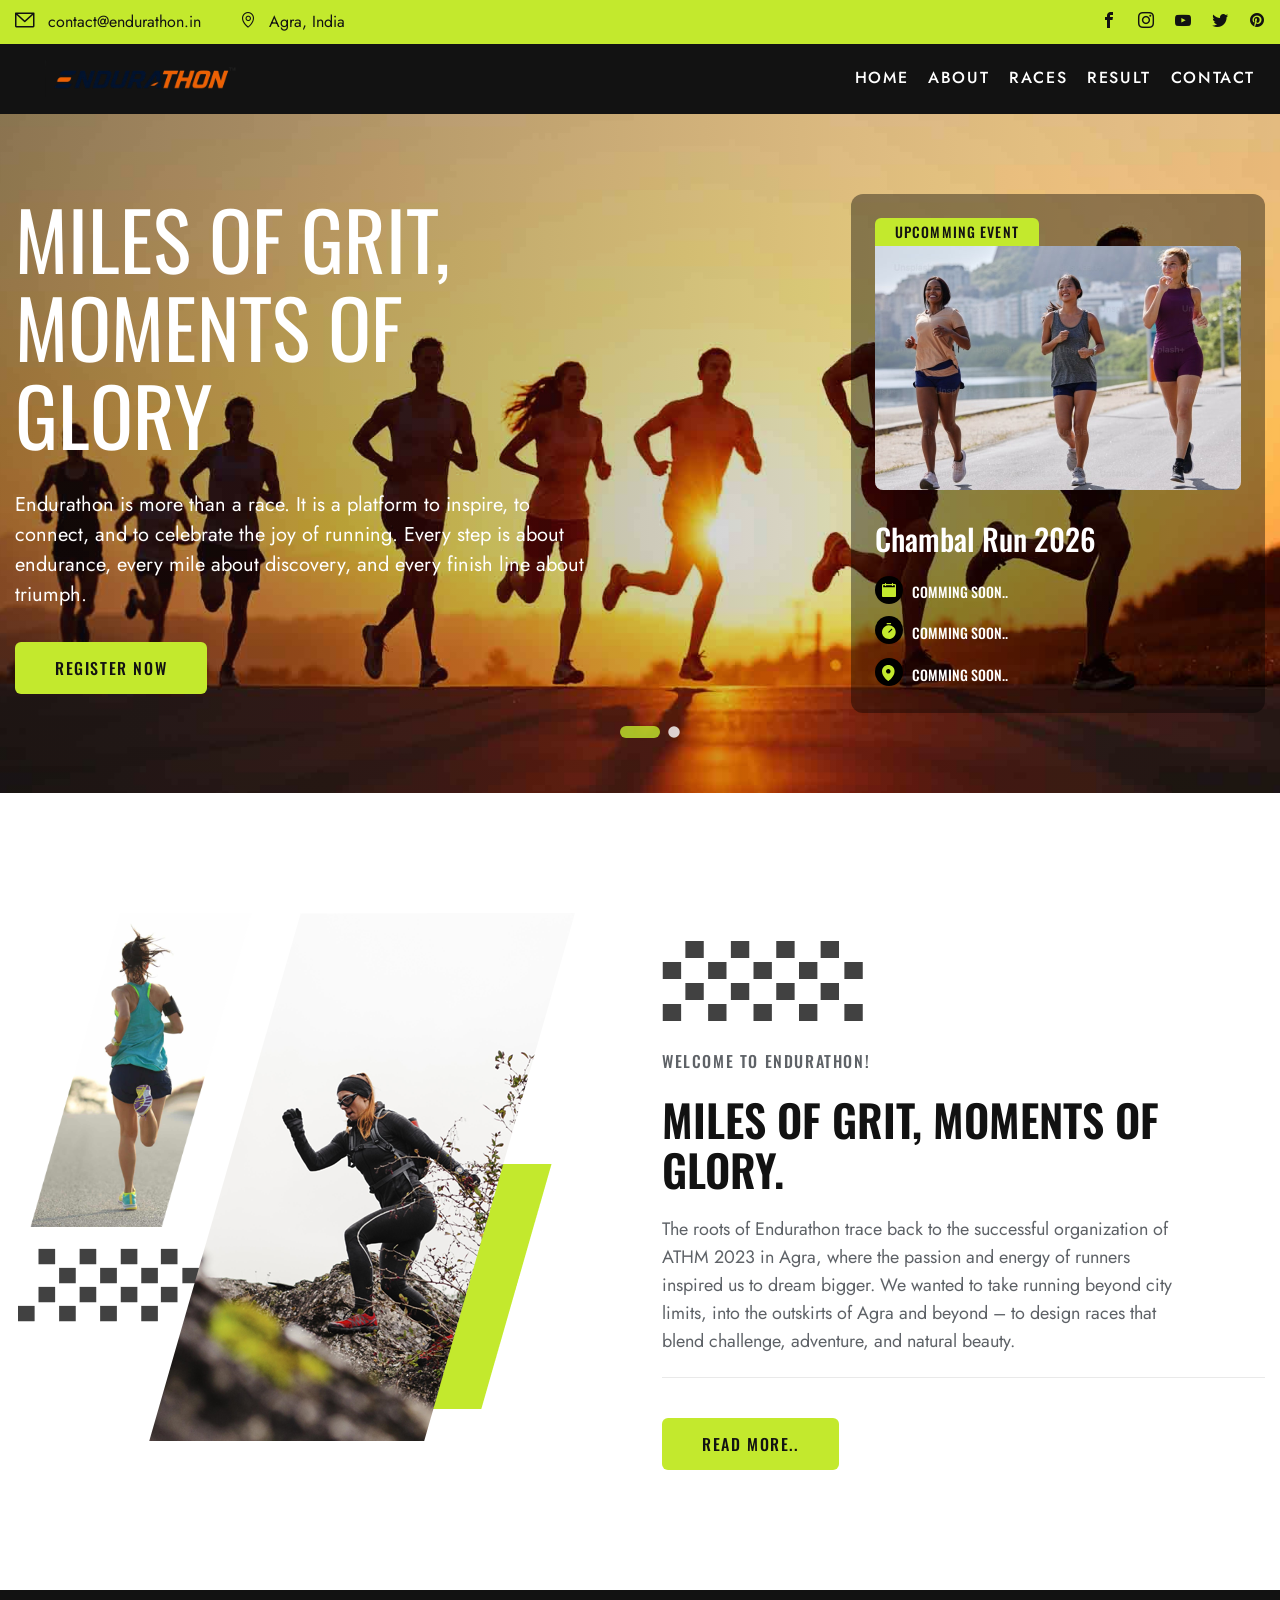
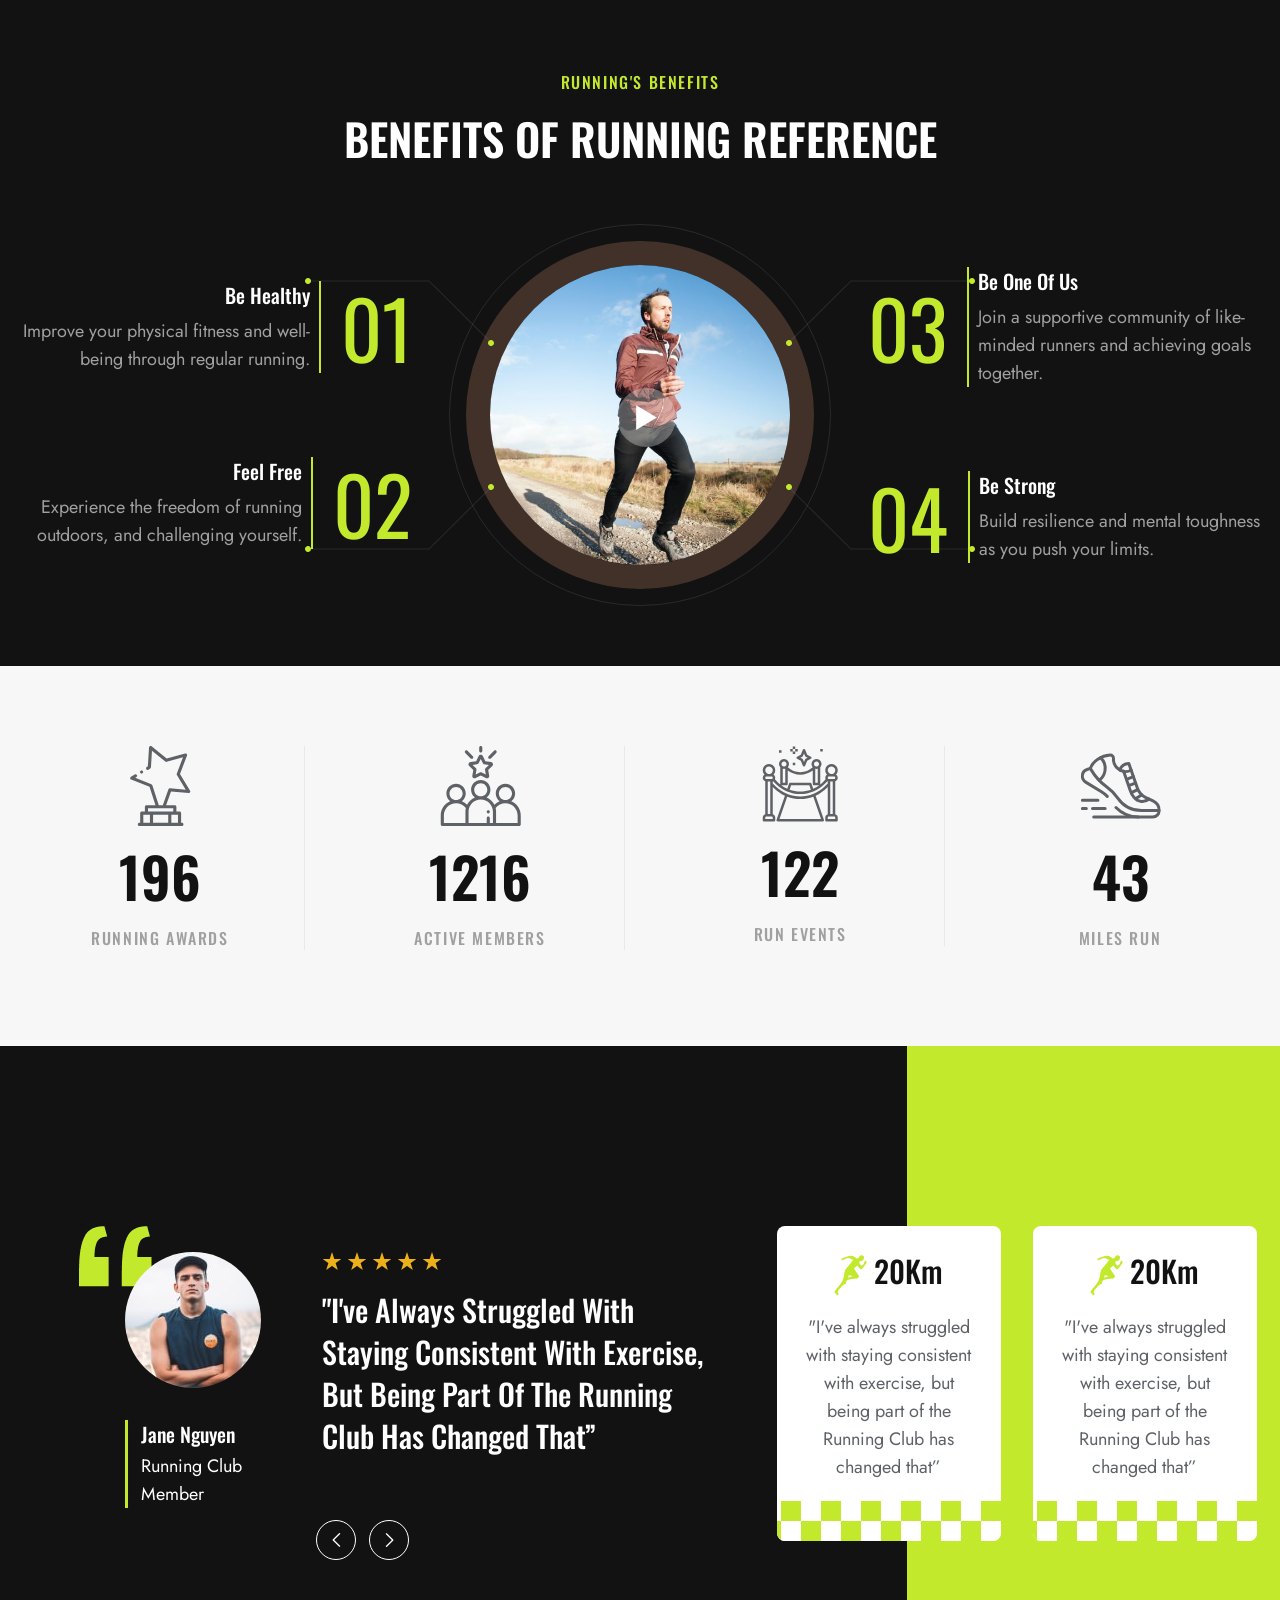
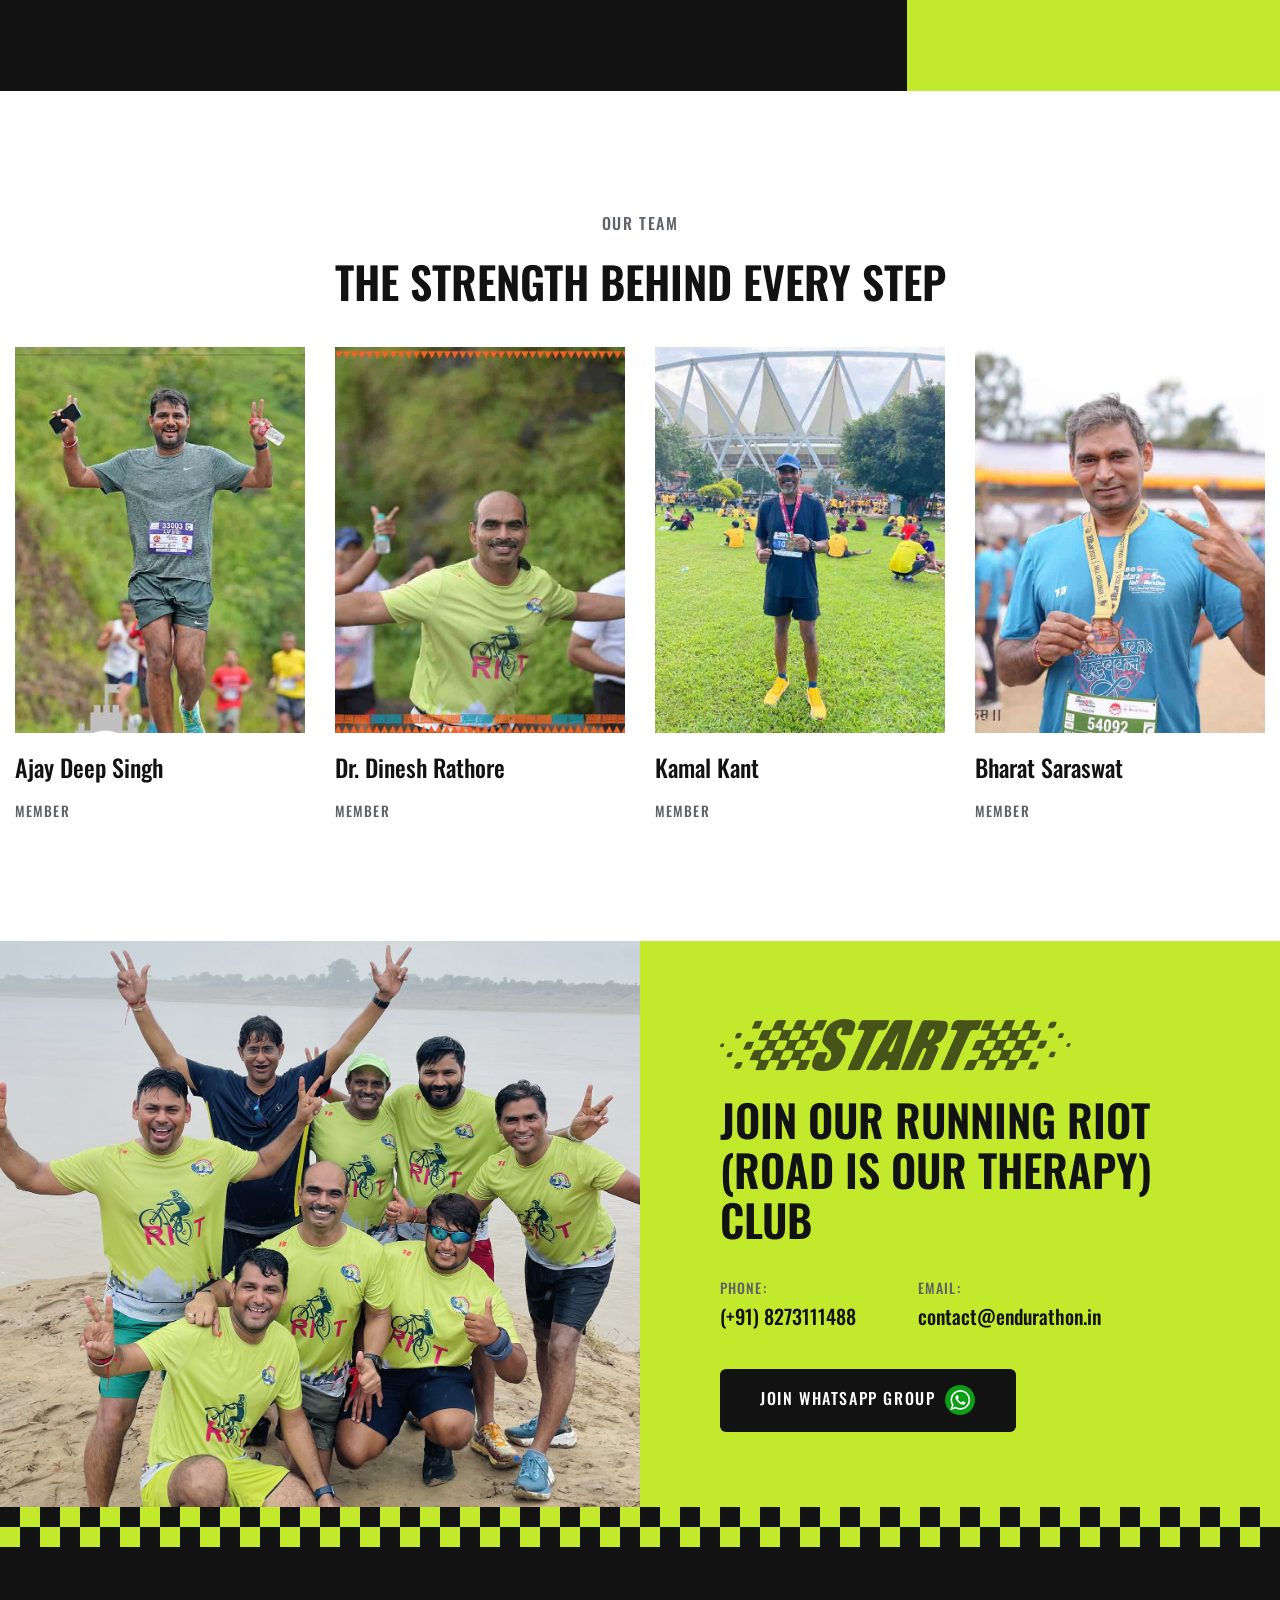
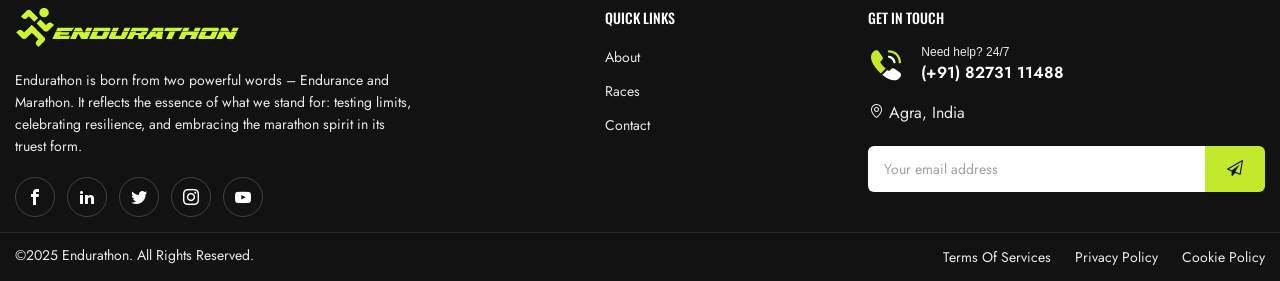
==== index.html @ 5a4b7f3a "Endurathon website" ====
<!DOCTYPE html>
<!--[if IE 8 ]><html class="ie" xmlns="http://www.w3.org/1999/xhtml" xml:lang="en-US" lang="en-US"> <![endif]-->
<!--[if (gte IE 9)|!(IE)]><!-->
<html xmlns="http://www.w3.org/1999/xhtml" xml:lang="en-US" lang="en-US">
<!--<![endif]-->

<head>
    <!-- Basic Page Needs -->
    <meta charset="utf-8">
    <!--[if IE]><meta http-equiv='X-UA-Compatible' content='IE=edge,chrome=1'><![endif]-->
    <title>Endurathon | endurathon.in</title>
   
    <!-- Mobile Specific Metas -->
    <meta name="viewport" content="width=device-width, initial-scale=1, maximum-scale=1">

    <!-- Bootstrap  -->
    <link rel="stylesheet" type="text/css" href="stylesheets/bootstrap.min.css">
    <link rel="stylesheet" type="text/css" href="stylesheets/bootstrap.rtl.min.css">
    <link rel="stylesheet" type="text/css" href="stylesheets/bootstrap-grid.min.css">
    <link rel="stylesheet" type="text/css" href="stylesheets/bootstrap-reboot.min.css">
    <link rel="stylesheet" type="text/css" href="stylesheets/bootstrap-utilities.rtl.min.css">
    <link rel="stylesheet" type="text/css" href="stylesheets/bootstrap-utilities.min.css">
    <link rel="stylesheet" type="text/css" href="stylesheets/bootstrap-reboot.rtl.min.css">
    <link rel="stylesheet" type="text/css" href="stylesheets/bootstrap-grid.rtl.min.css">

    <!-- Theme Style -->
    <link rel="stylesheet" type="text/css" href="stylesheets/style.css">

    <!-- Responsive -->
    <link rel="stylesheet" type="text/css" href="stylesheets/responsive.css">

    <!-- Colors -->
    <link rel="stylesheet" type="text/css" href="stylesheets/colors/color1.css" id="colors">

    <!-- Carousel -->
    <link rel="stylesheet" type="text/css" href="stylesheets/owl.carousel.css">

    <!-- Animation Style -->
    <link rel="stylesheet" type="text/css" href="stylesheets/animate.css">

    <!-- Wow JS -->
    <link rel="stylesheet" type="text/css" href="stylesheets/animate.min.css">

    <link rel="stylesheet" type="text/css" href="stylesheets/swiper-bundle.min.css">

    <link rel="stylesheet" type="text/css" href="stylesheets/magnific-popup.min.css">

    <link rel="stylesheet" type="text/css" href="stylesheets/map.min.css">

    <!-- Favicon and touch icons  -->
    <link href="images/icon/favicon.png" rel="apple-touch-icon-precomposed" sizes="48x48">
    <link href="images/icon/favicon.png" rel="apple-touch-icon-precomposed">
    <link href="images/icon/favicon.png" rel="shortcut icon">

    <!--[if lt IE 9]>
        <script src="javascript/html5shiv.js"></script>
        <script src="javascript/respond.min.js"></script>
    <![endif]-->
</head>

<body class="header-sticky">
    <!-- preload -->
    <div class="preload preload-container">
        <div class="swapping-squares-spinner">
            <div class="square"></div>
            <div class="square"></div>
            <div class="square"></div>
            <div class="square"></div>
        </div>
    </div>

    <!-- /preload -->

    <!-- Header -->
    <div class="header-top">
        <div class="themeflat-container">
            <div class="header-top-inner">
                <div class="address">
                    <a href="mailto:"><i class="icon-Vector"></i>contact@endurathon.in</a>
                    <address><i class="icon-Vector-22"></i>Agra, India</address>
                </div>
                <div class="social-icon">
                    <a href="#"><i class="icon-facebook"></i></a>
                    <a href="#"><i class="icon-instagram"></i></a>
                    <a href="#"><i class="icon-youtube"></i></a>
                    <a href="#"><i class="icon-twitter"></i></a>
                    <a href="#"><i class="icon-pinterest"></i></a>
                </div>
            </div>
        </div>
    </div>

    <header id="header" class="header style1 clearfix">
        <div class="themeflat-container">
            <div class="header-inner">
                <div id="logo" class="logo">
                    <a href="index.html" rel="home">
                        <img  class="logo-size" src="images/logo-new.png" alt="image image chandan">
                    </a>
                </div><!-- /.logo -->
                <div class="nav-wrap">
                    <div class="btn-menu">
                        <span class="icon-menu"></span>
                    </div><!-- //mobile menu button -->
                    <nav id="mainnav" class="mainnav">
                        <div id="logo-mobie" class="logo">
                            <a href="index.html" rel="home">
                                <img  src="images/logo-new.png" alt="image chandan">
                            </a>
                        </div><!-- /.logo -->
                        <ul class="menu">
							<li><a href="index.html">Home</a></li>
                            <li><a href="about.html">About</a></li>
                            <li>
                                <a href="#">Races</a>
                                <ul class="submenu">
                                    <li class="current-menu-item"><a href="chambal-marathon/index.html" target="_blank">Chambal Marathon</a></li>
                                </ul><!-- /.submenu -->
                            </li>
							<li><a href="#">Result</a></li>
                            <li><a href="contact.html">Contact</a></li>
                        </ul><!-- /.menu -->
                    </nav><!-- /.mainnav -->
                </div><!-- /.nav-wrap -->
            </div><!-- /.header-inner -->
        </div>
        <!--car-box-->
        <div class="minicar-overlay"></div>
        <!--car-box-->
    </header><!-- /.header -->

    <div class="overlay-menu-mobie">
        <div class="close-btn">
            <span class="close-menus"></span>
        </div>
    </div>

    <!-- Widget-slide -->
    <div class="tf-slider-widget swiper mySwiper">
        <div class="tf-slider swiper-wrapper">
            <div class="tf-banner swiper-slide">
                <div class="image-slider">
                    <img src="images/slides/slide1.jpg" alt="image" />
                    <div class="overlay"></div>
                </div>
                <div class="themeflat-container">
                    <div class="slide-item">
                        <div class="silde-content">
                            <!--<span class="flat-sub-slider">SALE UP TO 50% OFF!</span>-->
                            <h1 class="flat-title-slider">Miles of Grit, Moments of Glory</h1>
                            <p class="flat-description-slider">Endurathon is more than a race. It is a platform to inspire, to connect, and to celebrate the joy of running. Every step is about endurance, every mile about discovery, and every finish line about triumph.</p>
                            <div class="button">
                                <a href="contact.html" class="flat-button">Register Now</a>
                            </div>
                        </div>
                        <div class="box-events-slide">
                            <span class="new-event">Upcomming Event </span>
                            <img src="images/evtent/new-event.jpg" alt="image event" class="new-event">
                            <div class="content-event">
                                <h2 class="title-event"><a href="event-details.html" class="">Chambal Run 2026</a>
                                </h2>
                                <ul>
                                    <li>
                                        <span class="icon-new">
                                            <svg width="14" height="14" viewBox="0 0 14 14" fill="none"
                                                xmlns="http://www.w3.org/2000/svg">
                                                <path
                                                    d="M12.8333 1.07692H11.0833V0.538462C11.0833 0.395653 11.0219 0.258693 10.9125 0.157712C10.8031 0.0567306 10.6547 0 10.5 0C10.3453 0 10.1969 0.0567306 10.0875 0.157712C9.97812 0.258693 9.91667 0.395653 9.91667 0.538462V1.07692H4.08333V0.538462C4.08333 0.395653 4.02187 0.258693 3.91248 0.157712C3.80308 0.0567306 3.65471 0 3.5 0C3.34529 0 3.19692 0.0567306 3.08752 0.157712C2.97812 0.258693 2.91667 0.395653 2.91667 0.538462V1.07692H1.16667C0.857247 1.07692 0.560501 1.19038 0.341709 1.39235C0.122916 1.59431 0 1.86823 0 2.15385V12.9231C0 13.2087 0.122916 13.4826 0.341709 13.6846C0.560501 13.8865 0.857247 14 1.16667 14H12.8333C13.1428 14 13.4395 13.8865 13.6583 13.6846C13.8771 13.4826 14 13.2087 14 12.9231V2.15385C14 1.86823 13.8771 1.59431 13.6583 1.39235C13.4395 1.19038 13.1428 1.07692 12.8333 1.07692ZM12.8333 4.30769H1.16667V2.15385H2.91667V2.69231C2.91667 2.83512 2.97812 2.97208 3.08752 3.07306C3.19692 3.17404 3.34529 3.23077 3.5 3.23077C3.65471 3.23077 3.80308 3.17404 3.91248 3.07306C4.02187 2.97208 4.08333 2.83512 4.08333 2.69231V2.15385H9.91667V2.69231C9.91667 2.83512 9.97812 2.97208 10.0875 3.07306C10.1969 3.17404 10.3453 3.23077 10.5 3.23077C10.6547 3.23077 10.8031 3.17404 10.9125 3.07306C11.0219 2.97208 11.0833 2.83512 11.0833 2.69231V2.15385H12.8333V4.30769Z"
                                                    fill="#C3E92D" />
                                            </svg>
                                        </span>
                                        <a href="event-details.html">comming soon..</a>
                                    </li>
                                    <li>
                                        <span class="icon-new">
                                            <svg width="14" height="16" viewBox="0 0 14 16" fill="none"
                                                xmlns="http://www.w3.org/2000/svg">
                                                <path
                                                    d="M6.85714 2.28571C5.50093 2.28571 4.17517 2.68788 3.04752 3.44135C1.91987 4.19482 1.04097 5.26576 0.521972 6.51874C0.0029711 7.77172 -0.132823 9.15046 0.131761 10.4806C0.396345 11.8108 1.04942 13.0326 2.00841 13.9916C2.9674 14.9506 4.18923 15.6037 5.51938 15.8682C6.84954 16.1328 8.22828 15.997 9.48126 15.478C10.7342 14.959 11.8052 14.0801 12.5586 12.9525C13.3121 11.8248 13.7143 10.4991 13.7143 9.14286C13.7122 7.32487 12.9891 5.58193 11.7036 4.29642C10.4181 3.01091 8.67513 2.28779 6.85714 2.28571ZM10.1186 6.69L7.26143 9.54714C7.20834 9.60023 7.14531 9.64235 7.07594 9.67108C7.00657 9.69981 6.93223 9.7146 6.85714 9.7146C6.78206 9.7146 6.70771 9.69981 6.63835 9.67108C6.56898 9.64235 6.50595 9.60023 6.45286 9.54714C6.39977 9.49405 6.35765 9.43102 6.32892 9.36165C6.30019 9.29229 6.2854 9.21794 6.2854 9.14286C6.2854 9.06777 6.30019 8.99343 6.32892 8.92406C6.35765 8.85469 6.39977 8.79166 6.45286 8.73857L9.31 5.88143C9.36309 5.82834 9.42612 5.78622 9.49549 5.75749C9.56486 5.72876 9.6392 5.71397 9.71429 5.71397C9.78937 5.71397 9.86372 5.72876 9.93308 5.75749C10.0025 5.78622 10.0655 5.82834 10.1186 5.88143C10.1717 5.93452 10.2138 5.99755 10.2425 6.06692C10.2712 6.13628 10.286 6.21063 10.286 6.28571C10.286 6.3608 10.2712 6.43514 10.2425 6.50451C10.2138 6.57388 10.1717 6.63691 10.1186 6.69ZM4.57143 0.571428C4.57143 0.419876 4.63163 0.274531 4.7388 0.167368C4.84596 0.0602039 4.99131 0 5.14286 0H8.57143C8.72298 0 8.86833 0.0602039 8.97549 0.167368C9.08265 0.274531 9.14286 0.419876 9.14286 0.571428C9.14286 0.722981 9.08265 0.868326 8.97549 0.975489C8.86833 1.08265 8.72298 1.14286 8.57143 1.14286H5.14286C4.99131 1.14286 4.84596 1.08265 4.7388 0.975489C4.63163 0.868326 4.57143 0.722981 4.57143 0.571428Z"
                                                    fill="#C3E92D" />
                                            </svg>
                                        </span>
                                        <a href="event-details.html">comming soon..</a>
                                    </li>
                                    <li>
                                        <span class="icon-new">
                                            <svg width="13" height="16" viewBox="0 0 13 16" fill="none"
                                                xmlns="http://www.w3.org/2000/svg">
                                                <path
                                                    d="M6.28578 0C4.61927 0.00189054 3.02155 0.664747 1.84315 1.84315C0.664747 3.02155 0.00189054 4.61927 0 6.28578C0 11.6644 5.71434 15.7266 5.95792 15.8966C6.054 15.9639 6.16847 16 6.28578 16C6.40309 16 6.51756 15.9639 6.61364 15.8966C6.85721 15.7266 12.5716 11.6644 12.5716 6.28578C12.5697 4.61927 11.9068 3.02155 10.7284 1.84315C9.55 0.664747 7.95229 0.00189054 6.28578 0ZM6.28578 4.00004C6.73785 4.00004 7.17978 4.1341 7.55567 4.38526C7.93155 4.63642 8.22452 4.9934 8.39752 5.41106C8.57053 5.82873 8.61579 6.28831 8.5276 6.7317C8.4394 7.17509 8.2217 7.58237 7.90204 7.90204C7.58237 8.2217 7.17509 8.4394 6.7317 8.5276C6.28831 8.61579 5.82873 8.57053 5.41106 8.39752C4.9934 8.22452 4.63642 7.93155 4.38526 7.55567C4.1341 7.17978 4.00004 6.73785 4.00004 6.28578C4.00004 5.67956 4.24086 5.09818 4.66952 4.66952C5.09818 4.24086 5.67956 4.00004 6.28578 4.00004Z"
                                                    fill="#C3E92D" />
                                            </svg>
                                        </span>
                                        <a href="event-details.html">comming  soon..</a>
                                    </li>
                                </ul>
                            </div>

                        </div>
                    </div>
                </div>
            </div>
            <div class="tf-banner swiper-slide">
                <div class="image-slider">
                    <img src="images/slides/slide2.jpg" alt="image" />
                    <div class="overlay"></div>
                </div>
                <div class="themeflat-container">
                    <div class="slide-item">
                        <div class="silde-content">
                            <!--<span class="flat-sub-slider">SALE UP TO 50% OFF!</span>-->
                            <h1 class="flat-title-slider">Run with Passion and Purpose
                            </h1>
                            <p class="flat-description-slider">The platform that turns aspirations
                                into
                                accomplishments. Join now and unleash your potential in the world of fitness and
                                wellness.
                            </p>
                            <div class="button">
                                <a href="contact.html" class="flat-button">Register Now</a>
                            </div>
                        </div>
                        <div class="box-events-slide">
                            <span class="new-event">Upcomming Event </span>
                            <img src="images/evtent/new-event.jpg" alt="" class="new-event">
                            <div class="content-event">
                                <h2 class="title-event"><a href="event-details.html" class="">Chambal Run 2026</a>
                                </h2>
                                <ul>
                                    <li>
                                        <span class="icon-new">
                                            <svg width="14" height="14" viewBox="0 0 14 14" fill="none"
                                                xmlns="http://www.w3.org/2000/svg">
                                                <path
                                                    d="M12.8333 1.07692H11.0833V0.538462C11.0833 0.395653 11.0219 0.258693 10.9125 0.157712C10.8031 0.0567306 10.6547 0 10.5 0C10.3453 0 10.1969 0.0567306 10.0875 0.157712C9.97812 0.258693 9.91667 0.395653 9.91667 0.538462V1.07692H4.08333V0.538462C4.08333 0.395653 4.02187 0.258693 3.91248 0.157712C3.80308 0.0567306 3.65471 0 3.5 0C3.34529 0 3.19692 0.0567306 3.08752 0.157712C2.97812 0.258693 2.91667 0.395653 2.91667 0.538462V1.07692H1.16667C0.857247 1.07692 0.560501 1.19038 0.341709 1.39235C0.122916 1.59431 0 1.86823 0 2.15385V12.9231C0 13.2087 0.122916 13.4826 0.341709 13.6846C0.560501 13.8865 0.857247 14 1.16667 14H12.8333C13.1428 14 13.4395 13.8865 13.6583 13.6846C13.8771 13.4826 14 13.2087 14 12.9231V2.15385C14 1.86823 13.8771 1.59431 13.6583 1.39235C13.4395 1.19038 13.1428 1.07692 12.8333 1.07692ZM12.8333 4.30769H1.16667V2.15385H2.91667V2.69231C2.91667 2.83512 2.97812 2.97208 3.08752 3.07306C3.19692 3.17404 3.34529 3.23077 3.5 3.23077C3.65471 3.23077 3.80308 3.17404 3.91248 3.07306C4.02187 2.97208 4.08333 2.83512 4.08333 2.69231V2.15385H9.91667V2.69231C9.91667 2.83512 9.97812 2.97208 10.0875 3.07306C10.1969 3.17404 10.3453 3.23077 10.5 3.23077C10.6547 3.23077 10.8031 3.17404 10.9125 3.07306C11.0219 2.97208 11.0833 2.83512 11.0833 2.69231V2.15385H12.8333V4.30769Z"
                                                    fill="#C3E92D" />
                                            </svg>
                                        </span>
                                        <a href="event-details.html">comming soon..</a>
                                    </li>
                                    <li>
                                        <span class="icon-new">
                                            <svg width="14" height="16" viewBox="0 0 14 16" fill="none"
                                                xmlns="http://www.w3.org/2000/svg">
                                                <path
                                                    d="M6.85714 2.28571C5.50093 2.28571 4.17517 2.68788 3.04752 3.44135C1.91987 4.19482 1.04097 5.26576 0.521972 6.51874C0.0029711 7.77172 -0.132823 9.15046 0.131761 10.4806C0.396345 11.8108 1.04942 13.0326 2.00841 13.9916C2.9674 14.9506 4.18923 15.6037 5.51938 15.8682C6.84954 16.1328 8.22828 15.997 9.48126 15.478C10.7342 14.959 11.8052 14.0801 12.5586 12.9525C13.3121 11.8248 13.7143 10.4991 13.7143 9.14286C13.7122 7.32487 12.9891 5.58193 11.7036 4.29642C10.4181 3.01091 8.67513 2.28779 6.85714 2.28571ZM10.1186 6.69L7.26143 9.54714C7.20834 9.60023 7.14531 9.64235 7.07594 9.67108C7.00657 9.69981 6.93223 9.7146 6.85714 9.7146C6.78206 9.7146 6.70771 9.69981 6.63835 9.67108C6.56898 9.64235 6.50595 9.60023 6.45286 9.54714C6.39977 9.49405 6.35765 9.43102 6.32892 9.36165C6.30019 9.29229 6.2854 9.21794 6.2854 9.14286C6.2854 9.06777 6.30019 8.99343 6.32892 8.92406C6.35765 8.85469 6.39977 8.79166 6.45286 8.73857L9.31 5.88143C9.36309 5.82834 9.42612 5.78622 9.49549 5.75749C9.56486 5.72876 9.6392 5.71397 9.71429 5.71397C9.78937 5.71397 9.86372 5.72876 9.93308 5.75749C10.0025 5.78622 10.0655 5.82834 10.1186 5.88143C10.1717 5.93452 10.2138 5.99755 10.2425 6.06692C10.2712 6.13628 10.286 6.21063 10.286 6.28571C10.286 6.3608 10.2712 6.43514 10.2425 6.50451C10.2138 6.57388 10.1717 6.63691 10.1186 6.69ZM4.57143 0.571428C4.57143 0.419876 4.63163 0.274531 4.7388 0.167368C4.84596 0.0602039 4.99131 0 5.14286 0H8.57143C8.72298 0 8.86833 0.0602039 8.97549 0.167368C9.08265 0.274531 9.14286 0.419876 9.14286 0.571428C9.14286 0.722981 9.08265 0.868326 8.97549 0.975489C8.86833 1.08265 8.72298 1.14286 8.57143 1.14286H5.14286C4.99131 1.14286 4.84596 1.08265 4.7388 0.975489C4.63163 0.868326 4.57143 0.722981 4.57143 0.571428Z"
                                                    fill="#C3E92D" />
                                            </svg>
                                        </span>
                                        <a href="event-details.html">comming soon..</a>
                                    </li>
                                    <li>
                                        <span class="icon-new">
                                            <svg width="13" height="16" viewBox="0 0 13 16" fill="none"
                                                xmlns="http://www.w3.org/2000/svg">
                                                <path
                                                    d="M6.28578 0C4.61927 0.00189054 3.02155 0.664747 1.84315 1.84315C0.664747 3.02155 0.00189054 4.61927 0 6.28578C0 11.6644 5.71434 15.7266 5.95792 15.8966C6.054 15.9639 6.16847 16 6.28578 16C6.40309 16 6.51756 15.9639 6.61364 15.8966C6.85721 15.7266 12.5716 11.6644 12.5716 6.28578C12.5697 4.61927 11.9068 3.02155 10.7284 1.84315C9.55 0.664747 7.95229 0.00189054 6.28578 0ZM6.28578 4.00004C6.73785 4.00004 7.17978 4.1341 7.55567 4.38526C7.93155 4.63642 8.22452 4.9934 8.39752 5.41106C8.57053 5.82873 8.61579 6.28831 8.5276 6.7317C8.4394 7.17509 8.2217 7.58237 7.90204 7.90204C7.58237 8.2217 7.17509 8.4394 6.7317 8.5276C6.28831 8.61579 5.82873 8.57053 5.41106 8.39752C4.9934 8.22452 4.63642 7.93155 4.38526 7.55567C4.1341 7.17978 4.00004 6.73785 4.00004 6.28578C4.00004 5.67956 4.24086 5.09818 4.66952 4.66952C5.09818 4.24086 5.67956 4.00004 6.28578 4.00004Z"
                                                    fill="#C3E92D" />
                                            </svg>
                                        </span>
                                        <a href="event-details.html">comming soon..</a>
                                    </li>
                                </ul>
                            </div>

                        </div>
                    </div>
                </div>
            </div>
            <div class="tf-banner swiper-slide">
                <div class="image-slider">
                    <img src="images/slides/slide3.jpg" alt="image" />
                    <div class="overlay"></div>
                </div>
                <div class="themeflat-container">
                    <div class="slide-item">
                        <div class="silde-content">
                            <!--<span class="flat-sub-slider">SALE UP TO 50% OFF!</span>-->
                            <h1 class="flat-title-slider">Find Your Pace, Find Your Tribe
                            </h1>
                            <p class="flat-description-slider">The platform that turns aspirations
                                into
                                accomplishments. Join now and unleash your potential in the world of fitness and
                                wellness.
                            </p>
                            <div class="button">
                                <a href="contact.html" class="flat-button">Register Now</a>
                            </div>
                        </div>
                        <div class="box-events-slide">
                            <span class="new-event">Upcomming Event </span>
                            <img src="images/evtent/new-event.jpg" alt="" class="new-event">
                            <div class="content-event">
                                <h2 class="title-event"><a href="event-details.html" class="">Chambal Run 2026</a>
                                </h2>
                                <ul>
                                    <li>
                                        <span class="icon-new">
                                            <svg width="14" height="14" viewBox="0 0 14 14" fill="none"
                                                xmlns="http://www.w3.org/2000/svg">
                                                <path
                                                    d="M12.8333 1.07692H11.0833V0.538462C11.0833 0.395653 11.0219 0.258693 10.9125 0.157712C10.8031 0.0567306 10.6547 0 10.5 0C10.3453 0 10.1969 0.0567306 10.0875 0.157712C9.97812 0.258693 9.91667 0.395653 9.91667 0.538462V1.07692H4.08333V0.538462C4.08333 0.395653 4.02187 0.258693 3.91248 0.157712C3.80308 0.0567306 3.65471 0 3.5 0C3.34529 0 3.19692 0.0567306 3.08752 0.157712C2.97812 0.258693 2.91667 0.395653 2.91667 0.538462V1.07692H1.16667C0.857247 1.07692 0.560501 1.19038 0.341709 1.39235C0.122916 1.59431 0 1.86823 0 2.15385V12.9231C0 13.2087 0.122916 13.4826 0.341709 13.6846C0.560501 13.8865 0.857247 14 1.16667 14H12.8333C13.1428 14 13.4395 13.8865 13.6583 13.6846C13.8771 13.4826 14 13.2087 14 12.9231V2.15385C14 1.86823 13.8771 1.59431 13.6583 1.39235C13.4395 1.19038 13.1428 1.07692 12.8333 1.07692ZM12.8333 4.30769H1.16667V2.15385H2.91667V2.69231C2.91667 2.83512 2.97812 2.97208 3.08752 3.07306C3.19692 3.17404 3.34529 3.23077 3.5 3.23077C3.65471 3.23077 3.80308 3.17404 3.91248 3.07306C4.02187 2.97208 4.08333 2.83512 4.08333 2.69231V2.15385H9.91667V2.69231C9.91667 2.83512 9.97812 2.97208 10.0875 3.07306C10.1969 3.17404 10.3453 3.23077 10.5 3.23077C10.6547 3.23077 10.8031 3.17404 10.9125 3.07306C11.0219 2.97208 11.0833 2.83512 11.0833 2.69231V2.15385H12.8333V4.30769Z"
                                                    fill="#C3E92D" />
                                            </svg>
                                        </span>
                                        <a href="event-details.html">comming soon..</a>
                                    </li>
                                    <li>
                                        <span class="icon-new">
                                            <svg width="14" height="16" viewBox="0 0 14 16" fill="none"
                                                xmlns="http://www.w3.org/2000/svg">
                                                <path
                                                    d="M6.85714 2.28571C5.50093 2.28571 4.17517 2.68788 3.04752 3.44135C1.91987 4.19482 1.04097 5.26576 0.521972 6.51874C0.0029711 7.77172 -0.132823 9.15046 0.131761 10.4806C0.396345 11.8108 1.04942 13.0326 2.00841 13.9916C2.9674 14.9506 4.18923 15.6037 5.51938 15.8682C6.84954 16.1328 8.22828 15.997 9.48126 15.478C10.7342 14.959 11.8052 14.0801 12.5586 12.9525C13.3121 11.8248 13.7143 10.4991 13.7143 9.14286C13.7122 7.32487 12.9891 5.58193 11.7036 4.29642C10.4181 3.01091 8.67513 2.28779 6.85714 2.28571ZM10.1186 6.69L7.26143 9.54714C7.20834 9.60023 7.14531 9.64235 7.07594 9.67108C7.00657 9.69981 6.93223 9.7146 6.85714 9.7146C6.78206 9.7146 6.70771 9.69981 6.63835 9.67108C6.56898 9.64235 6.50595 9.60023 6.45286 9.54714C6.39977 9.49405 6.35765 9.43102 6.32892 9.36165C6.30019 9.29229 6.2854 9.21794 6.2854 9.14286C6.2854 9.06777 6.30019 8.99343 6.32892 8.92406C6.35765 8.85469 6.39977 8.79166 6.45286 8.73857L9.31 5.88143C9.36309 5.82834 9.42612 5.78622 9.49549 5.75749C9.56486 5.72876 9.6392 5.71397 9.71429 5.71397C9.78937 5.71397 9.86372 5.72876 9.93308 5.75749C10.0025 5.78622 10.0655 5.82834 10.1186 5.88143C10.1717 5.93452 10.2138 5.99755 10.2425 6.06692C10.2712 6.13628 10.286 6.21063 10.286 6.28571C10.286 6.3608 10.2712 6.43514 10.2425 6.50451C10.2138 6.57388 10.1717 6.63691 10.1186 6.69ZM4.57143 0.571428C4.57143 0.419876 4.63163 0.274531 4.7388 0.167368C4.84596 0.0602039 4.99131 0 5.14286 0H8.57143C8.72298 0 8.86833 0.0602039 8.97549 0.167368C9.08265 0.274531 9.14286 0.419876 9.14286 0.571428C9.14286 0.722981 9.08265 0.868326 8.97549 0.975489C8.86833 1.08265 8.72298 1.14286 8.57143 1.14286H5.14286C4.99131 1.14286 4.84596 1.08265 4.7388 0.975489C4.63163 0.868326 4.57143 0.722981 4.57143 0.571428Z"
                                                    fill="#C3E92D" />
                                            </svg>
                                        </span>
                                        <a href="event-details.html">comming soon..</a>
                                    </li>
                                    <li>
                                        <span class="icon-new">
                                            <svg width="13" height="16" viewBox="0 0 13 16" fill="none"
                                                xmlns="http://www.w3.org/2000/svg">
                                                <path
                                                    d="M6.28578 0C4.61927 0.00189054 3.02155 0.664747 1.84315 1.84315C0.664747 3.02155 0.00189054 4.61927 0 6.28578C0 11.6644 5.71434 15.7266 5.95792 15.8966C6.054 15.9639 6.16847 16 6.28578 16C6.40309 16 6.51756 15.9639 6.61364 15.8966C6.85721 15.7266 12.5716 11.6644 12.5716 6.28578C12.5697 4.61927 11.9068 3.02155 10.7284 1.84315C9.55 0.664747 7.95229 0.00189054 6.28578 0ZM6.28578 4.00004C6.73785 4.00004 7.17978 4.1341 7.55567 4.38526C7.93155 4.63642 8.22452 4.9934 8.39752 5.41106C8.57053 5.82873 8.61579 6.28831 8.5276 6.7317C8.4394 7.17509 8.2217 7.58237 7.90204 7.90204C7.58237 8.2217 7.17509 8.4394 6.7317 8.5276C6.28831 8.61579 5.82873 8.57053 5.41106 8.39752C4.9934 8.22452 4.63642 7.93155 4.38526 7.55567C4.1341 7.17978 4.00004 6.73785 4.00004 6.28578C4.00004 5.67956 4.24086 5.09818 4.66952 4.66952C5.09818 4.24086 5.67956 4.00004 6.28578 4.00004Z"
                                                    fill="#C3E92D" />
                                            </svg>
                                        </span>
                                        <a href="event-details.html">comming soon..</a>
                                    </li>
                                </ul>
                            </div>

                        </div>
                    </div>
                </div>
            </div>
        </div>
        <div class="swiper-pagination"></div>
    </div><!-- Widget-slide -->

    <!-- Logo partner -->
    <!--<div class="tf-widget-partner background-black">
        <div class="themeflat-container">
            <div class="tf-partner">
                <div class="sologan-logo">
                    <a href="#">
                        <img class="image-logo" src="images/retinal/5.png" alt="image logo">
                    </a>
                    <a href="#">
                        <img class="image-logo" src="images/retinal/2.png" alt="image logo">
                    </a>
                    <a href="#">
                        <img class="image-logo" src="images/retinal/3.png" alt="image logo">
                    </a>
                    <a href="#">
                        <img class="image-logo" src="images/retinal/4.png" alt="image logo">
                    </a>
                    <a href="#">
                        <img class="image-logo" src="images/retinal/6.png" alt="image logo">
                    </a>
                    <a href="#">
                        <img class="image-logo" src="images/retinal/1.png" alt="image logo">
                    </a>
                    <a href="#">
                        <img class="image-logo" src="images/retinal/5.png" alt="image logo">
                    </a>
                    <a href="#">
                        <img class="image-logo" src="images/retinal/2.png" alt="image logo">
                    </a>
                    <a href="#">
                        <img class="image-logo" src="images/retinal/3.png" alt="image logo">
                    </a>
                    <a href="#">
                        <img class="image-logo" src="images/retinal/4.png" alt="image logo">
                    </a>
                    <a href="#">
                        <img class="image-logo" src="images/retinal/6.png" alt="image logo">
                    </a>
                    <a href="#">
                        <img class="image-logo" src="images/retinal/1.png" alt="image logo">
                    </a>
                </div>
            </div>
        </div>
    </div>--><!-- Logo partner -->

    <!-- Widget-about -->
    <div class="tf-widget-about-us main-content">
        <div class="themeflat-container">
            <div class="tf-about-us">
                <div class="row">
                    <div class="col-md-6 image-wraper">
                        <div class="media">
                            <div class="media-v1 wow fadeInLeft animated">
                                <img class="mask-media" src="images/about/mask1.png" alt="image">
                                <img class="shape-media" src="images/about/graphic.png" alt="image">
                            </div>
                            <img src="images/about/mask2.png" alt="image" class="image-gr wow fadeInRight animated">
                            <img src="images/about/Intersect.png" alt="image" class="intersect-img">
                        </div>
                    </div>
                    <div class="col-md-6">
                        <div class="about-box">
                            <img src="images/about/graphic-box.png" alt="image shape">
                            <!-- header style v1 -->
                            <div class="title-box title-small-v2">
                                <span class="sub-title wow fadeInUp animated">Welcome to Endurathon!</span>
                                <h2 class="title-section wow fadeInUp animated">Miles of Grit, Moments of Glory.</h2>
                            </div><!-- header style v1 -->
                            <p class="post wow fadeInUp animated">
                                The roots of Endurathon trace back to the successful organization of ATHM 2023 in Agra, where the passion and energy of runners inspired us to dream bigger. We wanted to take running beyond city limits, into the outskirts of Agra and beyond – to design races that blend challenge, adventure, and natural beauty.
                            </p>
                            <div class="line"></div>
                            <div class="about-button-group">
                                <button class="flat-button wow fadeInUp animated">Read more..</button>
                                
                            </div>
                        </div>
                    </div>
                </div>
            </div>
        </div>
    </div><!-- Widget-about  -->

    <!-- wiget benefits -->
    <div class="tf-widget-benefit background-black">
        <div class="themeflat-container">
            <div class="tf-benefit">
                <!-- header style v2 -->
                <div class="title-box-v2 center-title-box title-large">
                    <span class="sub-title wow fadeInUp animated">running's benefits</span>
                    <h2 class="title-section wow fadeInUp animated">Benefits of running reference</h2>
                </div><!-- header style v2 -->
                <div class="benefit-wrap-content">
                    <div class="row">
                        <div class="col-md-4 benefit-on-left">
                            <div class="benefit-item">
                                <div class="benefit-content">
                                    <h6 class="title-benefit wow fadeInLeft animated">
                                        Be healthy
                                    </h6>
                                    <p class="description-benefit wow fadeInLeft animated">
                                        Improve your physical fitness and well-being through regular running.
                                    </p>
                                </div>
                                <div class="benefit-number">
                                    <span class="number wow zoomIn animated">01</span>
                                </div>
                            </div>
                            <div class="benefit-item">
                                <div class="benefit-content">
                                    <h6 class="title-benefit wow fadeInLeft animated">
                                        Feel Free
                                    </h6>
                                    <p class="description-benefit wow fadeInLeft animated">
                                        Experience the freedom of running outdoors, and challenging yourself.
                                    </p>
                                </div>
                                <div class="benefit-number">
                                    <span class="number wow zoomIn animated">02</span>
                                </div>
                            </div>
                        </div>
                        <div class="col-md-4 benefit-center ">
                            <div class="benefit-video">

                                <img class="video" src="images/retinal/video.jpg" alt="">
                                <a href="https://www.youtube.com/watch?v=eI_LjETc_Ak" class="popup-youtube">
                                    <i class="icon-play3"></i>
                                </a>
                                <img class="shape-video-1" src="images/retinal/Inforgraphic.png" alt="">
                                <img class="shape-video-2" src="images/retinal/Inforgraphic1.png" alt="">
                                <img class="shape-video-3" src="images/retinal/Inforgraphic2.png" alt="">
                                <img class="shape-video-4" src="images/retinal/Inforgraphic3.png" alt="">
                            </div>

                        </div>
                        <div class="col-md-4 benefit-on-right">
                            <div class="benefit-item">
                                <div class="benefit-number">
                                    <span class="number wow zoomIn animated">03</span>
                                </div>
                                <div class="benefit-content">
                                    <h6 class="title-benefit wow fadeInRight animated">
                                        Be one of us
                                    </h6>
                                    <p class="description-benefit wow fadeInRight animated">
                                        Join a supportive community of like-minded runners and achieving goals together.
                                    </p>
                                </div>
                            </div>
                            <div class="benefit-item">
                                <div class="benefit-number">
                                    <span class="number wow zoomIn animated">04</span>
                                </div>
                                <div class="benefit-content">
                                    <h6 class="title-benefit wow fadeInRight animated">
                                        be strong</h6>
                                    <p class="description-benefit wow fadeInRight animated">
                                        Build resilience and mental toughness as you push your limits.
                                    </p>
                                </div>

                            </div>
                        </div>
                    </div>
                </div>
            </div>
        </div>
    </div><!-- wiget benefits -->

    <!-- Widget-counter -->
    <div class="tf-wiget-counter background-surface main-content-medium">
        <div class="themeflat-container">
            <div class="tf-counter">
                <div class="row">
                    <div class="col-12 col-sm-6 col-md-6 col-lg-6 col-xl-3 col-xxl-3">
                        <div class="flat-counter wow fadeInUp animated" data-wow-delay="0.1s">
                            <svg width="81" height="80" viewBox="0 0 81 80" fill="none"
                                xmlns="http://www.w3.org/2000/svg">
                                <g clip-path="url(#clip0_6720_9459)">
                                    <path
                                        d="M20.013 26.0492C20.013 25.1793 20.7181 24.474 21.5882 24.474C22.4582 24.474 23.1633 25.1792 23.1633 26.0492C23.1633 26.9192 22.4582 27.6243 21.5882 27.6243C20.7181 27.6243 20.013 26.919 20.013 26.0492ZM68.5794 47.1113L51.0183 45.5159L46.1367 59.2104H54.8172C55.6869 59.2104 56.3922 59.9156 56.3922 60.7853V65.5103H59.5422C60.4119 65.5103 61.1172 66.2156 61.1172 67.0853V76.8502H61.9047C62.7744 76.8502 63.4796 77.5555 63.4796 78.4252C63.4796 79.2949 62.7744 80.0002 61.9047 80.0002H19.38C18.5103 80.0002 17.805 79.2949 17.805 78.4252C17.805 77.5555 18.5103 76.8502 19.38 76.8502H20.1675V67.0853C20.1675 66.2156 20.8728 65.5103 21.7425 65.5103H24.8925V60.7853C24.8925 59.9156 25.5978 59.2104 26.4675 59.2104H35.4907L29.493 40.8035L11.1616 33.5964C10.163 33.3044 9.65575 31.6582 10.9112 30.7897L14.7289 28.432C14.7305 28.432 14.7322 28.432 14.7322 28.4302C16.4865 27.3498 18.1385 30.032 16.3842 31.1124L15.2441 31.8165L31.3373 38.1433C31.7752 38.3166 32.1122 38.6724 32.2587 39.1214L38.8046 59.2104H42.7931L48.4604 43.3076C48.7 42.6366 49.3756 42.2035 50.0874 42.2681L65.7601 43.6919L56.8882 29.0445C56.6393 28.6334 56.5938 28.12 56.7637 27.6697L62.9741 11.3149L46.709 15.8463C46.2239 15.9801 45.6837 15.8683 45.2933 15.5502L31.9799 4.72041L30.9499 21.3349C30.9345 21.5865 30.8589 21.8306 30.7296 22.0469C30.6002 22.2632 30.4208 22.4452 30.2065 22.5778L28.4455 23.6659C26.6596 24.7687 25.0043 22.0881 26.7902 20.9853L27.8564 20.3269L29.0252 1.46806C29.1194 0.30572 30.5369 -0.486813 31.5909 0.34352L46.6492 12.5922L65.1301 7.44513C66.5075 7.14935 67.4831 8.36855 67.0248 9.52238L59.9814 28.0694L70.0692 44.728C70.8058 45.7417 69.8914 47.2049 68.5794 47.1113ZM29.9324 68.6603H23.3175V76.8502H29.9324V68.6603ZM48.2023 68.6603H33.0824V76.8502H48.2023V68.6603ZM51.3522 68.6603V76.8502H57.9672V68.6603H51.3522ZM53.2422 62.3603H28.0425V65.5103H53.2422V62.3603Z"
                                        fill="#5E6267" />
                                </g>
                                <defs>
                                    <clipPath id="clip0_6720_9459">
                                        <rect width="80" height="80" fill="white" transform="translate(0.25)" />
                                    </clipPath>
                                </defs>
                            </svg>
                            <div class="content-counter">
                                <div class="numb-count" data-to="196" data-speed="1000" data-waypoint-active="yes">196
                                </div>
                                <div class="name-count"> running awards</div>
                            </div>
                        </div><!-- /.flat-counter -->
                    </div>
                    <div class="col-12 col-sm-6 col-md-6 col-lg-6 col-xl-3 col-xxl-3">
                        <div class="flat-counter wow fadeInUp animated" data-wow-delay="0.2s">
                            <svg width="81" height="80" viewBox="0 0 81 80" fill="none"
                                xmlns="http://www.w3.org/2000/svg">
                                <path
                                    d="M71.2794 55.2216C73.6137 53.4511 75.125 50.6491 75.125 47.5C75.125 42.1583 70.7792 37.8125 65.4375 37.8125C60.0958 37.8125 55.75 42.1583 55.75 47.5C55.75 50.6481 57.2603 53.4492 59.5934 55.2198C57.6459 56.0236 55.8857 57.2217 54.4236 58.7386C52.7733 55.4755 49.9889 52.8798 46.5919 51.4725C48.9263 49.702 50.4375 46.9 50.4375 43.7509C50.4375 38.4092 46.0917 34.0634 40.75 34.0634C35.4083 34.0634 31.0625 38.4092 31.0625 43.7509C31.0625 46.9 32.5737 49.702 34.9081 51.4725C31.5111 52.8798 28.7269 55.4755 27.0764 58.7386C25.6143 57.2216 23.8541 56.0236 21.9066 55.2198C24.2397 53.4492 25.75 50.6481 25.75 47.5C25.75 42.1583 21.4042 37.8125 16.0625 37.8125C10.7208 37.8125 6.375 42.1583 6.375 47.5C6.375 50.6491 7.88625 53.4511 10.2206 55.2216C4.66703 57.5223 0.75 62.9995 0.75 69.375V78.4375C0.75 79.3003 1.44953 80 2.3125 80H79.1875C80.0505 80 80.75 79.3003 80.75 78.4375V69.375C80.75 62.9995 76.833 57.5223 71.2794 55.2216ZM9.5 47.5C9.5 43.8814 12.4439 40.9375 16.0625 40.9375C19.6811 40.9375 22.625 43.8814 22.625 47.5C22.625 51.1186 19.6811 54.0625 16.0625 54.0625C12.4439 54.0625 9.5 51.1186 9.5 47.5ZM25.4375 65.6259V76.875H3.875V69.375C3.875 62.6547 9.34234 57.1875 16.0625 57.1875C19.9386 57.1875 23.5464 59.0161 25.8453 62.1108C25.5739 63.2628 25.437 64.4424 25.4375 65.6259ZM34.1875 43.7509C34.1875 40.1323 37.1314 37.1884 40.75 37.1884C44.3686 37.1884 47.3125 40.1323 47.3125 43.7509C47.3125 47.3695 44.3686 50.3134 40.75 50.3134C37.1314 50.3134 34.1875 47.3695 34.1875 43.7509ZM52.9375 76.875H49.8386V71.9489C49.8386 71.0861 49.1391 70.3864 48.2761 70.3864C47.4131 70.3864 46.7136 71.0861 46.7136 71.9489V76.875H28.5625V65.6259C28.5625 58.9056 34.0298 53.4384 40.75 53.4384C47.4702 53.4384 52.9375 58.9056 52.9375 65.6259V76.875ZM58.875 47.5C58.875 43.8814 61.8189 40.9375 65.4375 40.9375C69.0561 40.9375 72 43.8814 72 47.5C72 51.1186 69.0561 54.0625 65.4375 54.0625C61.8189 54.0625 58.875 51.1186 58.875 47.5ZM77.625 76.875H56.0625V65.6259C56.0625 64.4167 55.9209 63.24 55.6547 62.1108C57.9536 59.0161 61.5614 57.1875 65.4375 57.1875C72.1577 57.1875 77.625 62.6547 77.625 69.375V76.875ZM56.23 4.81266C55.6198 4.20234 54.6305 4.2025 54.0202 4.81266L48.6586 10.1742C48.0484 10.7844 48.0484 11.7738 48.6586 12.3841C48.8036 12.5294 48.9758 12.6446 49.1654 12.7231C49.3551 12.8017 49.5583 12.842 49.7636 12.8417C49.9688 12.842 50.1721 12.8017 50.3617 12.7232C50.5513 12.6446 50.7235 12.5294 50.8684 12.3841L56.23 7.0225C56.8402 6.41234 56.8402 5.42297 56.23 4.81266ZM32.8413 10.1742L27.4797 4.81266C26.8695 4.2025 25.8802 4.2025 25.2698 4.81266C24.6595 5.42281 24.6597 6.41219 25.2698 7.0225L30.6316 12.3841C30.7765 12.5294 30.9487 12.6446 31.1383 12.7232C31.3279 12.8017 31.5312 12.842 31.7364 12.8417C31.9416 12.842 32.1449 12.8017 32.3345 12.7232C32.5241 12.6446 32.6963 12.5294 32.8413 12.3841C33.4514 11.7739 33.4514 10.7845 32.8413 10.1742ZM40.75 0C39.887 0 39.1875 0.699531 39.1875 1.5625V4.91984C39.1875 5.78281 39.887 6.48234 40.75 6.48234C41.613 6.48234 42.3125 5.78281 42.3125 4.91984V1.5625C42.3125 0.699531 41.613 0 40.75 0ZM52.8913 17.6492C52.6178 16.8075 51.9038 16.2058 51.0281 16.0786L45.3563 15.2544L42.8197 10.1147C42.428 9.32109 41.635 8.82812 40.75 8.82812C39.865 8.82812 39.072 9.32109 38.6803 10.1147L36.1437 15.2544L30.472 16.0786C29.5962 16.2058 28.8823 16.8077 28.6088 17.6492C28.3353 18.4908 28.5589 19.3973 29.1927 20.0152L33.297 24.0158L32.3281 29.6647C32.1784 30.5369 32.5302 31.4019 33.2461 31.9222C33.6392 32.2096 34.1135 32.3648 34.6005 32.3655C34.9673 32.3655 35.3361 32.277 35.6767 32.098L40.75 29.4308L45.8231 32.0978C46.6064 32.5097 47.5378 32.4423 48.2539 31.9222C48.9698 31.4019 49.3216 30.5369 49.1719 29.6648L48.203 24.0158L52.3073 20.0152C52.9411 19.3973 53.1647 18.4908 52.8913 17.6492ZM45.7141 22.078C45.4461 22.3392 45.2457 22.6616 45.1301 23.0175C45.0145 23.3733 44.9871 23.752 45.0503 24.1208L45.812 28.5616L41.8241 26.465C41.4929 26.2908 41.1242 26.1998 40.75 26.1998C40.3811 26.1998 40.0122 26.2881 39.6759 26.465L35.688 28.5616L36.4497 24.1206C36.5129 23.7518 36.4855 23.3732 36.3698 23.0174C36.2542 22.6615 36.0537 22.3391 35.7858 22.078L32.5594 18.9331L37.018 18.2852C37.3884 18.2315 37.7401 18.0885 38.0429 17.8685C38.3457 17.6485 38.5904 17.3582 38.7559 17.0225L40.75 12.9822L42.9175 17.3739C43.0296 17.601 43.1952 17.7974 43.4 17.9463C43.6048 18.0952 43.8427 18.192 44.0933 18.2286L48.9405 18.933L45.7141 22.078Z"
                                    fill="#5E6267" />
                                <path
                                    d="M49.3811 64.759C49.087 64.4677 48.6902 64.3038 48.2764 64.3027C47.8639 64.3027 47.4623 64.4684 47.1717 64.759C46.879 65.0529 46.7145 65.4505 46.7139 65.8652C46.7139 66.2762 46.8795 66.6793 47.1717 66.9698C47.4651 67.2621 47.8622 67.4267 48.2764 67.4277C48.6873 67.4277 49.0889 67.2605 49.3811 66.9698C49.6717 66.6777 49.8389 66.2762 49.8389 65.8652C49.8389 65.4543 49.6717 65.0512 49.3811 64.759Z"
                                    fill="#5E6267" />
                            </svg>
                            <div class="content-counter">
                                <div class="numb-count" data-to="2432" data-speed="2000" data-waypoint-active="yes">2432
                                </div>
                                <div class="name-count">active members</div>
                            </div>
                        </div><!-- /.flat-counter -->
                    </div>
                    <div class="col-12 col-sm-6 col-md-6 col-lg-6 col-xl-3 col-xxl-3">
                        <div class="flat-counter wow fadeInUp animated" data-wow-delay="0.3s">
                            <svg width="76" height="76" viewBox="0 0 76 76" fill="none"
                                xmlns="http://www.w3.org/2000/svg">
                                <path
                                    d="M34.5 11.75C34.5 11.9743 34.5603 12.1945 34.6747 12.3875C34.7891 12.5804 34.9533 12.739 35.1502 12.8467L38.8064 14.8459L40.8472 19.7317C40.9422 19.9592 41.1024 20.1536 41.3077 20.2903C41.5129 20.427 41.754 20.4999 42.0006 20.4999C42.2472 20.4999 42.4883 20.427 42.6936 20.2903C42.8988 20.1536 43.059 19.9592 43.1541 19.7317L45.1948 14.8459L48.8511 12.8467C49.0479 12.7391 49.2121 12.5804 49.3266 12.3875C49.441 12.1945 49.5013 11.9743 49.5013 11.75C49.5013 11.5256 49.441 11.3054 49.3266 11.1125C49.2121 10.9195 49.0479 10.7609 48.8511 10.6533L45.1948 8.65403L43.1534 3.76825C43.0584 3.5407 42.8982 3.34635 42.6929 3.20964C42.4877 3.07294 42.2466 3 42 3C41.7534 3 41.5123 3.07294 41.3071 3.20964C41.1018 3.34635 40.9416 3.5407 40.8466 3.76825L38.8058 8.65403L35.1495 10.6533C34.9528 10.761 34.7888 10.9196 34.6745 11.1126C34.5602 11.3056 34.4999 11.5257 34.5 11.75ZM40.3906 10.637C40.6396 10.5008 40.8349 10.2839 40.9442 10.022L42 7.4931L43.0564 10.022C43.1658 10.2839 43.361 10.5008 43.61 10.637L45.645 11.75L43.6094 12.8629C43.3604 12.9991 43.1651 13.216 43.0558 13.4779L42 16.0068L40.9436 13.4779C40.8342 13.216 40.639 12.9991 40.39 12.8629L38.355 11.75L40.3906 10.637Z"
                                    fill="#5E6267" />
                                <path
                                    d="M69.5 18C68.2741 17.9991 67.075 18.3591 66.0523 19.035C65.0295 19.7109 64.2283 20.6729 63.7485 21.801C63.2687 22.9291 63.1315 24.1735 63.3541 25.3791C63.5766 26.5846 64.149 27.698 65 28.5805C64.2229 29.0698 63.6526 29.8276 63.3976 30.7099C63.1426 31.5921 63.2206 32.5373 63.6167 33.3658L60.8391 36.1434C59.9757 37.0063 59.0638 37.8193 58.1078 38.5783C58.2014 38.3999 58.2502 38.2014 58.25 38V21.3019C58.8848 20.5821 59.2991 19.6948 59.4433 18.746C59.5876 17.7971 59.4557 16.8268 59.0634 15.9509C58.6711 15.075 58.035 14.3305 57.2311 13.8063C56.4272 13.2821 55.4894 13.0003 54.5296 12.9946C53.5699 12.989 52.6288 13.2596 51.8188 13.7743C51.0087 14.289 50.3639 15.0259 49.9613 15.8972C49.5587 16.7684 49.4154 17.737 49.5484 18.6875C49.6814 19.638 50.0851 20.5301 50.7114 21.2573C47.3347 24.4238 42.8791 26.186 38.25 26.186C33.6209 26.186 29.1653 24.4238 25.7886 21.2573C26.4149 20.5301 26.8186 19.638 26.9516 18.6875C27.0847 17.737 26.9413 16.7684 26.5387 15.8972C26.1361 15.0259 25.4913 14.289 24.6812 13.7743C23.8712 13.2596 22.9301 12.989 21.9704 12.9946C21.0106 13.0003 20.0728 13.2821 19.2689 13.8063C18.465 14.3305 17.8289 15.075 17.4366 15.9509C17.0443 16.8268 16.9124 17.7971 17.0567 18.746C17.2009 19.6948 17.6152 20.5821 18.25 21.3019V38C18.2499 38.2014 18.2988 38.3998 18.3925 38.5781C17.4365 37.8191 16.5246 37.0062 15.6613 36.1433L12.8836 33.3658C13.2797 32.5372 13.3576 31.592 13.1026 30.7098C12.8475 29.8276 12.2772 29.0698 11.5 28.5805C12.3511 27.6975 12.9235 26.5837 13.1462 25.3777C13.3688 24.1718 13.2317 22.927 12.752 21.7983C12.2723 20.6697 11.4712 19.7071 10.4484 19.0305C9.42558 18.3539 8.22634 17.9931 7 17.9931C5.77366 17.9931 4.57442 18.3539 3.55164 19.0305C2.52885 19.7071 1.72771 20.6697 1.24801 21.7983C0.768304 22.927 0.631227 24.1718 0.853849 25.3777C1.07647 26.5837 1.64896 27.6975 2.5 28.5805C1.90427 28.9558 1.42633 29.4914 1.12097 30.1259C0.815599 30.7604 0.695154 31.4681 0.773433 32.1678C0.851713 32.8676 1.12555 33.5312 1.56356 34.0825C2.00158 34.6338 2.58605 35.0505 3.25 35.285V68.2106C2.51998 68.4672 1.88751 68.9439 1.43976 69.575C0.992014 70.2061 0.751023 70.9606 0.750003 71.7344V74.25C0.750003 74.5815 0.881699 74.8995 1.11612 75.1339C1.35054 75.3683 1.66848 75.5 2 75.5H12C12.3315 75.5 12.6495 75.3683 12.8839 75.1339C13.1183 74.8995 13.25 74.5815 13.25 74.25V71.7344C13.249 70.9605 13.008 70.2061 12.5603 69.5749C12.1125 68.9438 11.48 68.4671 10.75 68.2105V41.0178L11.7595 42.0272C14.9707 45.2443 18.7435 47.8466 22.8916 49.7055L14.5683 73.8425C14.5034 74.0308 14.4844 74.2318 14.5129 74.4289C14.5414 74.626 14.6166 74.8135 14.7322 74.9756C14.8478 75.1378 15.0005 75.27 15.1775 75.3612C15.3546 75.4524 15.5508 75.5 15.75 75.5H60.75C60.9492 75.5 61.1454 75.4524 61.3225 75.3612C61.4995 75.27 61.6522 75.1378 61.7678 74.9756C61.8834 74.8135 61.9586 74.626 61.9871 74.4289C62.0156 74.2318 61.9966 74.0308 61.9317 73.8425L53.6094 49.7053C57.7573 47.8465 61.5301 45.2442 64.7413 42.0272L65.7508 41.0178V68.2106C65.0206 68.4671 64.388 68.9437 63.9401 69.5749C63.4922 70.206 63.2511 70.9605 63.25 71.7344V74.25C63.25 74.5815 63.3817 74.8995 63.6161 75.1339C63.8505 75.3683 64.1685 75.5 64.5 75.5H74.5C74.8315 75.5 75.1495 75.3683 75.3839 75.1339C75.6183 74.8995 75.75 74.5815 75.75 74.25V71.7344C75.749 70.9605 75.508 70.2061 75.0603 69.5749C74.6125 68.9438 73.98 68.4671 73.25 68.2105V35.285C73.914 35.0505 74.4984 34.6338 74.9364 34.0825C75.3745 33.5312 75.6483 32.8676 75.7266 32.1678C75.8049 31.4681 75.6844 30.7604 75.379 30.1259C75.0737 29.4914 74.5957 28.9558 74 28.5805C74.851 27.698 75.4234 26.5846 75.646 25.3791C75.8685 24.1735 75.7313 22.9291 75.2515 21.801C74.7717 20.6729 73.9705 19.7109 72.9477 19.035C71.925 18.3591 70.7259 17.9991 69.5 18ZM69.5 20.5C70.2417 20.5 70.9667 20.7199 71.5834 21.132C72.2001 21.544 72.6807 22.1297 72.9646 22.8149C73.2484 23.5002 73.3226 24.2542 73.1779 24.9816C73.0333 25.709 72.6761 26.3772 72.1517 26.9017C71.6272 27.4261 70.959 27.7833 70.2316 27.9279C69.5042 28.0726 68.7502 27.9984 68.0649 27.7145C67.3797 27.4307 66.7941 26.9501 66.382 26.3334C65.9699 25.7167 65.75 24.9917 65.75 24.25C65.7512 23.2558 66.1466 22.3026 66.8496 21.5996C67.5526 20.8966 68.5058 20.5012 69.5 20.5ZM68.25 68V35.5H70.75V68H68.25ZM53.25 22.8417C54.07 23.0527 54.93 23.0527 55.75 22.8417V36.75H53.25V22.8417ZM54.5 15.5C54.9945 15.5 55.4778 15.6466 55.8889 15.9213C56.3001 16.196 56.6205 16.5865 56.8097 17.0433C56.9989 17.5001 57.0484 18.0028 56.952 18.4877C56.8555 18.9727 56.6174 19.4181 56.2678 19.7678C55.9181 20.1174 55.4727 20.3555 54.9877 20.452C54.5028 20.5484 54.0001 20.4989 53.5433 20.3097C53.0865 20.1205 52.696 19.8 52.4213 19.3889C52.1466 18.9778 52 18.4945 52 18C52.0008 17.3372 52.2644 16.7018 52.7331 16.2331C53.2018 15.7644 53.8372 15.5008 54.5 15.5ZM20.75 22.8417C21.57 23.0527 22.43 23.0527 23.25 22.8417V36.75H20.75V22.8417ZM22 15.5C22.4945 15.5 22.9778 15.6466 23.3889 15.9213C23.8001 16.196 24.1205 16.5865 24.3097 17.0433C24.4989 17.5001 24.5484 18.0028 24.452 18.4877C24.3555 18.9727 24.1174 19.4181 23.7678 19.7678C23.4181 20.1174 22.9727 20.3555 22.4877 20.452C22.0028 20.5484 21.5001 20.4989 21.0433 20.3097C20.5865 20.1205 20.196 19.8 19.9213 19.3889C19.6466 18.9778 19.5 18.4945 19.5 18C19.5008 17.3372 19.7644 16.7018 20.2331 16.2331C20.7018 15.7644 21.3372 15.5008 22 15.5ZM19.5 39.25H24.5C24.8315 39.25 25.1495 39.1183 25.3839 38.8839C25.6183 38.6495 25.75 38.3315 25.75 38V24.4941C29.3497 27.214 33.7383 28.6856 38.25 28.6856C42.7617 28.6856 47.1503 27.214 50.75 24.4941V38C50.75 38.3315 50.8817 38.6495 51.1161 38.8839C51.3505 39.1183 51.6685 39.25 52 39.25H57C57.0938 39.2498 57.1872 39.239 57.2786 39.2178C55.3929 40.6166 53.358 41.8021 51.2111 42.7527L49.4317 37.5925C49.3469 37.3466 49.1875 37.1332 48.9757 36.9822C48.7638 36.8312 48.5102 36.75 48.25 36.75H28.25C27.9899 36.75 27.7362 36.8312 27.5244 36.9822C27.3125 37.1332 27.1531 37.3466 27.0683 37.5925L25.2889 42.7527C23.1421 41.8021 21.1071 40.6166 19.2214 39.2178C19.3128 39.239 19.4062 39.2498 19.5 39.25ZM48.8852 43.677C42.0033 46.1077 34.4965 46.1077 27.6147 43.677L29.1406 39.25H47.3594L48.8852 43.677ZM5.75 68V35.5H8.25V68H5.75ZM4.5 30.5H9.5C9.83152 30.5 10.1495 30.6317 10.3839 30.8661C10.6183 31.1005 10.75 31.4185 10.75 31.75C10.75 32.0815 10.6183 32.3995 10.3839 32.6339C10.1495 32.8683 9.83152 33 9.5 33H4.5C4.16848 33 3.85054 32.8683 3.61612 32.6339C3.3817 32.3995 3.25 32.0815 3.25 31.75C3.25 31.4185 3.3817 31.1005 3.61612 30.8661C3.85054 30.6317 4.16848 30.5 4.5 30.5ZM7 20.5C7.74168 20.5 8.46671 20.7199 9.08339 21.132C9.70008 21.544 10.1807 22.1297 10.4646 22.8149C10.7484 23.5002 10.8226 24.2542 10.6779 24.9816C10.5333 25.709 10.1761 26.3772 9.65165 26.9017C9.12721 27.4261 8.45902 27.7833 7.73159 27.9279C7.00416 28.0726 6.25016 27.9984 5.56494 27.7145C4.87972 27.4307 4.29405 26.9501 3.88199 26.3334C3.46994 25.7167 3.25 24.9917 3.25 24.25C3.25116 23.2558 3.64662 22.3026 4.34963 21.5996C5.05264 20.8966 6.0058 20.5012 7 20.5ZM10.75 73H3.25V71.7344C3.25042 71.4071 3.3806 71.0934 3.612 70.862C3.8434 70.6306 4.15713 70.5004 4.48438 70.5H9.51563C9.84288 70.5004 10.1566 70.6306 10.388 70.862C10.6194 71.0934 10.7496 71.4071 10.75 71.7344V73ZM17.5033 73L25.2088 50.6542C33.6216 53.7819 42.8784 53.7819 51.2913 50.6542L58.9967 73H17.5033ZM62.972 40.2595C59.7254 43.5062 55.8711 46.0816 51.6292 47.8386C47.3873 49.5957 42.8408 50.5001 38.2494 50.5001C33.658 50.5001 29.1115 49.5957 24.8696 47.8386C20.6276 46.0816 16.7733 43.5062 13.5267 40.2595L10.75 37.4822V35.285C10.8745 35.241 10.9966 35.1904 11.1158 35.1336L13.8933 37.9113C20.3532 44.3709 29.1145 47.9999 38.25 47.9999C47.3855 47.9999 56.1469 44.3709 62.6067 37.9113L65.3842 35.1336C65.5034 35.1904 65.6255 35.241 65.75 35.285V37.4822L62.972 40.2595ZM73.25 73H65.75V71.7344C65.7504 71.4071 65.8806 71.0934 66.112 70.862C66.3434 70.6306 66.6571 70.5004 66.9844 70.5H72.0156C72.3429 70.5004 72.6566 70.6306 72.888 70.862C73.1194 71.0934 73.2496 71.4071 73.25 71.7344V73ZM72 33H67C66.6685 33 66.3505 32.8683 66.1161 32.6339C65.8817 32.3995 65.75 32.0815 65.75 31.75C65.75 31.4185 65.8817 31.1005 66.1161 30.8661C66.3505 30.6317 66.6685 30.5 67 30.5H72C72.3315 30.5 72.6495 30.6317 72.8839 30.8661C73.1183 31.1005 73.25 31.4185 73.25 31.75C73.25 32.0815 73.1183 32.3995 72.8839 32.6339C72.6495 32.8683 72.3315 33 72 33ZM28.25 3H30.75V5.5H28.25V3ZM33.25 3H35.75V5.5H33.25V3ZM30.75 0.5H33.25V3H30.75V0.5ZM30.75 5.5H33.25V8H30.75V5.5Z"
                                    fill="#5E6267" />
                                <path
                                    d="M30.75 16.75H33.25V19.25H30.75V16.75ZM58.25 3H60.75V5.5H58.25V3ZM17 4.25H19.5V6.75H17V4.25Z"
                                    fill="#5E6267" />
                            </svg>
                            <div class="content-counter">
                                <div class="numb-count" data-to="244" data-speed="2000" data-waypoint-active="yes">244
                                </div>
                                <div class="name-count">Run Events</div>
                            </div>
                        </div><!-- /.flat-counter -->
                    </div>
                    <div class="col-12 col-sm-6 col-md-6 col-lg-6 col-xl-3 col-xxl-3">
                        <div class="flat-counter wow fadeInUp animated" data-wow-delay="0.4s">
                            <svg width="81" height="80" viewBox="0 0 81 80" fill="none"
                                xmlns="http://www.w3.org/2000/svg">
                                <g clip-path="url(#clip0_6720_9483)">
                                    <path
                                        d="M27.302 50.4239C25.5527 48.6483 23.5929 47.0932 21.4662 45.7931L5.67609 36.1405C4.64867 35.5124 3.79978 34.6309 3.21081 33.5806C2.62184 32.5302 2.31252 31.3462 2.3125 30.142C2.3125 27.1294 4.23203 24.4516 7.085 23.4841L10.3555 22.375M72.8266 64.5648H79.1875C79.1875 68.0959 76.325 70.9586 72.7937 70.9586H58.3297C49.8025 70.9586 41.7569 67.4855 35.9387 61.5195"
                                        stroke="#5E6267" stroke-width="3" stroke-miterlimit="10" stroke-linecap="round"
                                        stroke-linejoin="round" />
                                    <path
                                        d="M51.1955 24.2541C46.5835 26.4772 40.8796 25.6763 37.0545 21.8511C34.4571 19.2538 33.2541 15.79 33.4455 12.3902C33.4955 11.5027 33.1801 10.6338 32.5602 9.99657C31.9246 9.34328 31.0368 8.98844 30.1273 9.04735C21.2945 9.62 12.7345 15.2848 10.4043 22.4545"
                                        stroke="#5E6267" stroke-width="3" stroke-miterlimit="10" stroke-linecap="round"
                                        stroke-linejoin="round" />
                                    <path
                                        d="M39.6662 23.849C41.1812 20.2085 44.7053 17.6582 48.8378 17.4316L57.419 42.1985C58.1262 44.2396 59.237 46.1174 60.6852 47.7201C62.1333 49.3229 63.8893 50.6177 65.8484 51.5276L72.9829 54.8409C76.7671 56.5979 79.1879 60.3913 79.1879 64.5637H61.4729C52.0107 64.5637 43.1482 59.9309 37.7475 52.1613C34.5259 47.5269 30.5334 43.4793 25.9436 40.1946C20.2352 36.1096 15.4317 30.8901 11.8337 24.8629L10.3818 22.4307"
                                        stroke="#5E6267" stroke-width="3" stroke-miterlimit="10" stroke-linecap="round"
                                        stroke-linejoin="round" />
                                    <path
                                        d="M20.5337 11.6934C23.9289 14.8951 25.7569 19.6495 25.0223 24.616C24.4255 28.6529 22.2487 32.0655 19.212 34.3199M43.6205 25.2843L50.3317 44.6545C51.1858 47.1193 52.4469 49.4116 54.0355 51.4432C57.6892 56.1159 64.4953 56.819 69.0445 53.0126M46.613 33.4177L53.3339 30.6693M48.7786 39.731L55.3464 37.0382M51.3869 46.6655L57.6614 43.5626M55.4783 52.8026L61.5202 48.9018M58.3298 70.9574H13.6991M6.33594 62.5609H2.3125M25.1833 62.5609H12.495M17.9223 54.1643H2.3125"
                                        stroke="#5E6267" stroke-width="3" stroke-miterlimit="10" stroke-linecap="round"
                                        stroke-linejoin="round" />
                                </g>
                                <defs>
                                    <clipPath id="clip0_6720_9483">
                                        <rect width="80" height="80" fill="white" transform="translate(0.75)" />
                                    </clipPath>
                                </defs>
                            </svg>
                            <div class="content-counter">
                                <div class="numb-count" data-to="85" data-speed="2000" data-waypoint-active="yes"> 85 Km
                                </div>
                                <div class="name-count">Miles Run</div>
                            </div>
                        </div><!-- /.flat-counter -->
                    </div>
                </div>
            </div>
        </div>
    </div><!-- Widget-counter -->
	
	
    <!-- Widget Testimonial -->
    <div class="tf-widget-testimonial background-black">
        <div class="themeflat-container">
            <div class="tf-testimonial">
                <div class="row">
                    <div class="col-md-12 col-lg-7 col-xl-7 col-xxl-7">
                        <div class="wow fadeInLeft animated">
                            <div class="swiper-testimonial">


                                <div class="swiper-slide">
                                    <div class="tf-testimonial-content">
                                        <div class="user-info">
                                            <img class="icon-testimonil" src="images/testimonial/Graphic.png" alt="">
                                            <div class="avata">
                                                <img src="images/testimonial/profile.jpg" alt="">
                                            </div>
                                            <div class="info">
                                                <h6 class="name">Jane Nguyen</h6>
                                                <p class="post">Running Club Member</p>
                                            </div>
                                        </div>
                                        <div class="content">
                                            <div class="start">
                                                <svg width="20" height="20" viewBox="0 0 20 20" fill="none"
                                                    xmlns="http://www.w3.org/2000/svg">
                                                    <path
                                                        d="M9.80979 0.58541C9.86966 0.401148 10.1303 0.401148 10.1902 0.58541L12.2002 6.77163C12.227 6.85404 12.3038 6.90983 12.3904 6.90983H18.895C19.0888 6.90983 19.1693 7.15775 19.0126 7.27163L13.7503 11.0949C13.6802 11.1459 13.6508 11.2361 13.6776 11.3185L15.6876 17.5048C15.7475 17.689 15.5366 17.8422 15.3799 17.7284L10.1176 13.9051C10.0475 13.8541 9.95254 13.8541 9.88244 13.9051L4.62013 17.7284C4.46338 17.8422 4.25249 17.689 4.31236 17.5048L6.32238 11.3185C6.34916 11.2361 6.31983 11.1459 6.24973 11.0949L0.987415 7.27163C0.830672 7.15775 0.911227 6.90983 1.10497 6.90983H7.60955C7.6962 6.90983 7.77299 6.85404 7.79976 6.77163L9.80979 0.58541Z"
                                                        fill="#ECB018" />
                                                </svg>
                                                <svg width="20" height="20" viewBox="0 0 20 20" fill="none"
                                                    xmlns="http://www.w3.org/2000/svg">
                                                    <path
                                                        d="M9.80979 0.58541C9.86966 0.401148 10.1303 0.401148 10.1902 0.58541L12.2002 6.77163C12.227 6.85404 12.3038 6.90983 12.3904 6.90983H18.895C19.0888 6.90983 19.1693 7.15775 19.0126 7.27163L13.7503 11.0949C13.6802 11.1459 13.6508 11.2361 13.6776 11.3185L15.6876 17.5048C15.7475 17.689 15.5366 17.8422 15.3799 17.7284L10.1176 13.9051C10.0475 13.8541 9.95254 13.8541 9.88244 13.9051L4.62013 17.7284C4.46338 17.8422 4.25249 17.689 4.31236 17.5048L6.32238 11.3185C6.34916 11.2361 6.31983 11.1459 6.24973 11.0949L0.987415 7.27163C0.830672 7.15775 0.911227 6.90983 1.10497 6.90983H7.60955C7.6962 6.90983 7.77299 6.85404 7.79976 6.77163L9.80979 0.58541Z"
                                                        fill="#ECB018" />
                                                </svg>
                                                <svg width="20" height="20" viewBox="0 0 20 20" fill="none"
                                                    xmlns="http://www.w3.org/2000/svg">
                                                    <path
                                                        d="M9.80979 0.58541C9.86966 0.401148 10.1303 0.401148 10.1902 0.58541L12.2002 6.77163C12.227 6.85404 12.3038 6.90983 12.3904 6.90983H18.895C19.0888 6.90983 19.1693 7.15775 19.0126 7.27163L13.7503 11.0949C13.6802 11.1459 13.6508 11.2361 13.6776 11.3185L15.6876 17.5048C15.7475 17.689 15.5366 17.8422 15.3799 17.7284L10.1176 13.9051C10.0475 13.8541 9.95254 13.8541 9.88244 13.9051L4.62013 17.7284C4.46338 17.8422 4.25249 17.689 4.31236 17.5048L6.32238 11.3185C6.34916 11.2361 6.31983 11.1459 6.24973 11.0949L0.987415 7.27163C0.830672 7.15775 0.911227 6.90983 1.10497 6.90983H7.60955C7.6962 6.90983 7.77299 6.85404 7.79976 6.77163L9.80979 0.58541Z"
                                                        fill="#ECB018" />
                                                </svg>
                                                <svg width="20" height="20" viewBox="0 0 20 20" fill="none"
                                                    xmlns="http://www.w3.org/2000/svg">
                                                    <path
                                                        d="M9.80979 0.58541C9.86966 0.401148 10.1303 0.401148 10.1902 0.58541L12.2002 6.77163C12.227 6.85404 12.3038 6.90983 12.3904 6.90983H18.895C19.0888 6.90983 19.1693 7.15775 19.0126 7.27163L13.7503 11.0949C13.6802 11.1459 13.6508 11.2361 13.6776 11.3185L15.6876 17.5048C15.7475 17.689 15.5366 17.8422 15.3799 17.7284L10.1176 13.9051C10.0475 13.8541 9.95254 13.8541 9.88244 13.9051L4.62013 17.7284C4.46338 17.8422 4.25249 17.689 4.31236 17.5048L6.32238 11.3185C6.34916 11.2361 6.31983 11.1459 6.24973 11.0949L0.987415 7.27163C0.830672 7.15775 0.911227 6.90983 1.10497 6.90983H7.60955C7.6962 6.90983 7.77299 6.85404 7.79976 6.77163L9.80979 0.58541Z"
                                                        fill="#ECB018" />
                                                </svg>
                                                <svg width="20" height="20" viewBox="0 0 20 20" fill="none"
                                                    xmlns="http://www.w3.org/2000/svg">
                                                    <path
                                                        d="M9.80979 0.58541C9.86966 0.401148 10.1303 0.401148 10.1902 0.58541L12.2002 6.77163C12.227 6.85404 12.3038 6.90983 12.3904 6.90983H18.895C19.0888 6.90983 19.1693 7.15775 19.0126 7.27163L13.7503 11.0949C13.6802 11.1459 13.6508 11.2361 13.6776 11.3185L15.6876 17.5048C15.7475 17.689 15.5366 17.8422 15.3799 17.7284L10.1176 13.9051C10.0475 13.8541 9.95254 13.8541 9.88244 13.9051L4.62013 17.7284C4.46338 17.8422 4.25249 17.689 4.31236 17.5048L6.32238 11.3185C6.34916 11.2361 6.31983 11.1459 6.24973 11.0949L0.987415 7.27163C0.830672 7.15775 0.911227 6.90983 1.10497 6.90983H7.60955C7.6962 6.90983 7.77299 6.85404 7.79976 6.77163L9.80979 0.58541Z"
                                                        fill="#ECB018" />
                                                </svg>

                                            </div>
                                            <p class="description">
                                                "I've always struggled with staying consistent with exercise, but being
                                                part
                                                of the
                                                Running Club has changed that”
                                            </p>
                                        </div>
                                    </div>
                                </div>
                                <div class="swiper-slide">
                                    <div class="tf-testimonial-content">
                                        <div class="user-info">
                                            <img class="icon-testimonil" src="images/testimonial/Graphic.png" alt="">
                                            <div class="avata">
                                                <img src="images/testimonial/profile.jpg" alt="">
                                            </div>
                                            <div class="info">
                                                <h6 class="name">Jane Nguyen</h6>
                                                <p class="post">Running Club Member</p>
                                            </div>
                                        </div>
                                        <div class="content">
                                            <div class="start">
                                                <svg width="20" height="20" viewBox="0 0 20 20" fill="none"
                                                    xmlns="http://www.w3.org/2000/svg">
                                                    <path
                                                        d="M9.80979 0.58541C9.86966 0.401148 10.1303 0.401148 10.1902 0.58541L12.2002 6.77163C12.227 6.85404 12.3038 6.90983 12.3904 6.90983H18.895C19.0888 6.90983 19.1693 7.15775 19.0126 7.27163L13.7503 11.0949C13.6802 11.1459 13.6508 11.2361 13.6776 11.3185L15.6876 17.5048C15.7475 17.689 15.5366 17.8422 15.3799 17.7284L10.1176 13.9051C10.0475 13.8541 9.95254 13.8541 9.88244 13.9051L4.62013 17.7284C4.46338 17.8422 4.25249 17.689 4.31236 17.5048L6.32238 11.3185C6.34916 11.2361 6.31983 11.1459 6.24973 11.0949L0.987415 7.27163C0.830672 7.15775 0.911227 6.90983 1.10497 6.90983H7.60955C7.6962 6.90983 7.77299 6.85404 7.79976 6.77163L9.80979 0.58541Z"
                                                        fill="#ECB018" />
                                                </svg>
                                                <svg width="20" height="20" viewBox="0 0 20 20" fill="none"
                                                    xmlns="http://www.w3.org/2000/svg">
                                                    <path
                                                        d="M9.80979 0.58541C9.86966 0.401148 10.1303 0.401148 10.1902 0.58541L12.2002 6.77163C12.227 6.85404 12.3038 6.90983 12.3904 6.90983H18.895C19.0888 6.90983 19.1693 7.15775 19.0126 7.27163L13.7503 11.0949C13.6802 11.1459 13.6508 11.2361 13.6776 11.3185L15.6876 17.5048C15.7475 17.689 15.5366 17.8422 15.3799 17.7284L10.1176 13.9051C10.0475 13.8541 9.95254 13.8541 9.88244 13.9051L4.62013 17.7284C4.46338 17.8422 4.25249 17.689 4.31236 17.5048L6.32238 11.3185C6.34916 11.2361 6.31983 11.1459 6.24973 11.0949L0.987415 7.27163C0.830672 7.15775 0.911227 6.90983 1.10497 6.90983H7.60955C7.6962 6.90983 7.77299 6.85404 7.79976 6.77163L9.80979 0.58541Z"
                                                        fill="#ECB018" />
                                                </svg>
                                                <svg width="20" height="20" viewBox="0 0 20 20" fill="none"
                                                    xmlns="http://www.w3.org/2000/svg">
                                                    <path
                                                        d="M9.80979 0.58541C9.86966 0.401148 10.1303 0.401148 10.1902 0.58541L12.2002 6.77163C12.227 6.85404 12.3038 6.90983 12.3904 6.90983H18.895C19.0888 6.90983 19.1693 7.15775 19.0126 7.27163L13.7503 11.0949C13.6802 11.1459 13.6508 11.2361 13.6776 11.3185L15.6876 17.5048C15.7475 17.689 15.5366 17.8422 15.3799 17.7284L10.1176 13.9051C10.0475 13.8541 9.95254 13.8541 9.88244 13.9051L4.62013 17.7284C4.46338 17.8422 4.25249 17.689 4.31236 17.5048L6.32238 11.3185C6.34916 11.2361 6.31983 11.1459 6.24973 11.0949L0.987415 7.27163C0.830672 7.15775 0.911227 6.90983 1.10497 6.90983H7.60955C7.6962 6.90983 7.77299 6.85404 7.79976 6.77163L9.80979 0.58541Z"
                                                        fill="#ECB018" />
                                                </svg>
                                                <svg width="20" height="20" viewBox="0 0 20 20" fill="none"
                                                    xmlns="http://www.w3.org/2000/svg">
                                                    <path
                                                        d="M9.80979 0.58541C9.86966 0.401148 10.1303 0.401148 10.1902 0.58541L12.2002 6.77163C12.227 6.85404 12.3038 6.90983 12.3904 6.90983H18.895C19.0888 6.90983 19.1693 7.15775 19.0126 7.27163L13.7503 11.0949C13.6802 11.1459 13.6508 11.2361 13.6776 11.3185L15.6876 17.5048C15.7475 17.689 15.5366 17.8422 15.3799 17.7284L10.1176 13.9051C10.0475 13.8541 9.95254 13.8541 9.88244 13.9051L4.62013 17.7284C4.46338 17.8422 4.25249 17.689 4.31236 17.5048L6.32238 11.3185C6.34916 11.2361 6.31983 11.1459 6.24973 11.0949L0.987415 7.27163C0.830672 7.15775 0.911227 6.90983 1.10497 6.90983H7.60955C7.6962 6.90983 7.77299 6.85404 7.79976 6.77163L9.80979 0.58541Z"
                                                        fill="#ECB018" />
                                                </svg>
                                                <svg width="20" height="20" viewBox="0 0 20 20" fill="none"
                                                    xmlns="http://www.w3.org/2000/svg">
                                                    <path
                                                        d="M9.80979 0.58541C9.86966 0.401148 10.1303 0.401148 10.1902 0.58541L12.2002 6.77163C12.227 6.85404 12.3038 6.90983 12.3904 6.90983H18.895C19.0888 6.90983 19.1693 7.15775 19.0126 7.27163L13.7503 11.0949C13.6802 11.1459 13.6508 11.2361 13.6776 11.3185L15.6876 17.5048C15.7475 17.689 15.5366 17.8422 15.3799 17.7284L10.1176 13.9051C10.0475 13.8541 9.95254 13.8541 9.88244 13.9051L4.62013 17.7284C4.46338 17.8422 4.25249 17.689 4.31236 17.5048L6.32238 11.3185C6.34916 11.2361 6.31983 11.1459 6.24973 11.0949L0.987415 7.27163C0.830672 7.15775 0.911227 6.90983 1.10497 6.90983H7.60955C7.6962 6.90983 7.77299 6.85404 7.79976 6.77163L9.80979 0.58541Z"
                                                        fill="#ECB018" />
                                                </svg>

                                            </div>
                                            <p class="description">
                                                "I've always struggled with staying consistent with exercise, but being
                                                part
                                                of the
                                                Running Club has changed that”
                                            </p>
                                        </div>
                                    </div>
                                </div>
                                <div class="swiper-slide">
                                    <div class="tf-testimonial-content">
                                        <div class="user-info">
                                            <img class="icon-testimonil" src="images/testimonial/Graphic.png" alt="">
                                            <div class="avata">
                                                <img src="images/testimonial/profile.jpg" alt="">
                                            </div>
                                            <div class="info">
                                                <h6 class="name">Jane Nguyen</h6>
                                                <p class="post">Running Club Member</p>
                                            </div>
                                        </div>
                                        <div class="content">
                                            <div class="start">
                                                <svg width="20" height="20" viewBox="0 0 20 20" fill="none"
                                                    xmlns="http://www.w3.org/2000/svg">
                                                    <path
                                                        d="M9.80979 0.58541C9.86966 0.401148 10.1303 0.401148 10.1902 0.58541L12.2002 6.77163C12.227 6.85404 12.3038 6.90983 12.3904 6.90983H18.895C19.0888 6.90983 19.1693 7.15775 19.0126 7.27163L13.7503 11.0949C13.6802 11.1459 13.6508 11.2361 13.6776 11.3185L15.6876 17.5048C15.7475 17.689 15.5366 17.8422 15.3799 17.7284L10.1176 13.9051C10.0475 13.8541 9.95254 13.8541 9.88244 13.9051L4.62013 17.7284C4.46338 17.8422 4.25249 17.689 4.31236 17.5048L6.32238 11.3185C6.34916 11.2361 6.31983 11.1459 6.24973 11.0949L0.987415 7.27163C0.830672 7.15775 0.911227 6.90983 1.10497 6.90983H7.60955C7.6962 6.90983 7.77299 6.85404 7.79976 6.77163L9.80979 0.58541Z"
                                                        fill="#ECB018" />
                                                </svg>
                                                <svg width="20" height="20" viewBox="0 0 20 20" fill="none"
                                                    xmlns="http://www.w3.org/2000/svg">
                                                    <path
                                                        d="M9.80979 0.58541C9.86966 0.401148 10.1303 0.401148 10.1902 0.58541L12.2002 6.77163C12.227 6.85404 12.3038 6.90983 12.3904 6.90983H18.895C19.0888 6.90983 19.1693 7.15775 19.0126 7.27163L13.7503 11.0949C13.6802 11.1459 13.6508 11.2361 13.6776 11.3185L15.6876 17.5048C15.7475 17.689 15.5366 17.8422 15.3799 17.7284L10.1176 13.9051C10.0475 13.8541 9.95254 13.8541 9.88244 13.9051L4.62013 17.7284C4.46338 17.8422 4.25249 17.689 4.31236 17.5048L6.32238 11.3185C6.34916 11.2361 6.31983 11.1459 6.24973 11.0949L0.987415 7.27163C0.830672 7.15775 0.911227 6.90983 1.10497 6.90983H7.60955C7.6962 6.90983 7.77299 6.85404 7.79976 6.77163L9.80979 0.58541Z"
                                                        fill="#ECB018" />
                                                </svg>
                                                <svg width="20" height="20" viewBox="0 0 20 20" fill="none"
                                                    xmlns="http://www.w3.org/2000/svg">
                                                    <path
                                                        d="M9.80979 0.58541C9.86966 0.401148 10.1303 0.401148 10.1902 0.58541L12.2002 6.77163C12.227 6.85404 12.3038 6.90983 12.3904 6.90983H18.895C19.0888 6.90983 19.1693 7.15775 19.0126 7.27163L13.7503 11.0949C13.6802 11.1459 13.6508 11.2361 13.6776 11.3185L15.6876 17.5048C15.7475 17.689 15.5366 17.8422 15.3799 17.7284L10.1176 13.9051C10.0475 13.8541 9.95254 13.8541 9.88244 13.9051L4.62013 17.7284C4.46338 17.8422 4.25249 17.689 4.31236 17.5048L6.32238 11.3185C6.34916 11.2361 6.31983 11.1459 6.24973 11.0949L0.987415 7.27163C0.830672 7.15775 0.911227 6.90983 1.10497 6.90983H7.60955C7.6962 6.90983 7.77299 6.85404 7.79976 6.77163L9.80979 0.58541Z"
                                                        fill="#ECB018" />
                                                </svg>
                                                <svg width="20" height="20" viewBox="0 0 20 20" fill="none"
                                                    xmlns="http://www.w3.org/2000/svg">
                                                    <path
                                                        d="M9.80979 0.58541C9.86966 0.401148 10.1303 0.401148 10.1902 0.58541L12.2002 6.77163C12.227 6.85404 12.3038 6.90983 12.3904 6.90983H18.895C19.0888 6.90983 19.1693 7.15775 19.0126 7.27163L13.7503 11.0949C13.6802 11.1459 13.6508 11.2361 13.6776 11.3185L15.6876 17.5048C15.7475 17.689 15.5366 17.8422 15.3799 17.7284L10.1176 13.9051C10.0475 13.8541 9.95254 13.8541 9.88244 13.9051L4.62013 17.7284C4.46338 17.8422 4.25249 17.689 4.31236 17.5048L6.32238 11.3185C6.34916 11.2361 6.31983 11.1459 6.24973 11.0949L0.987415 7.27163C0.830672 7.15775 0.911227 6.90983 1.10497 6.90983H7.60955C7.6962 6.90983 7.77299 6.85404 7.79976 6.77163L9.80979 0.58541Z"
                                                        fill="#ECB018" />
                                                </svg>
                                                <svg width="20" height="20" viewBox="0 0 20 20" fill="none"
                                                    xmlns="http://www.w3.org/2000/svg">
                                                    <path
                                                        d="M9.80979 0.58541C9.86966 0.401148 10.1303 0.401148 10.1902 0.58541L12.2002 6.77163C12.227 6.85404 12.3038 6.90983 12.3904 6.90983H18.895C19.0888 6.90983 19.1693 7.15775 19.0126 7.27163L13.7503 11.0949C13.6802 11.1459 13.6508 11.2361 13.6776 11.3185L15.6876 17.5048C15.7475 17.689 15.5366 17.8422 15.3799 17.7284L10.1176 13.9051C10.0475 13.8541 9.95254 13.8541 9.88244 13.9051L4.62013 17.7284C4.46338 17.8422 4.25249 17.689 4.31236 17.5048L6.32238 11.3185C6.34916 11.2361 6.31983 11.1459 6.24973 11.0949L0.987415 7.27163C0.830672 7.15775 0.911227 6.90983 1.10497 6.90983H7.60955C7.6962 6.90983 7.77299 6.85404 7.79976 6.77163L9.80979 0.58541Z"
                                                        fill="#ECB018" />
                                                </svg>

                                            </div>
                                            <p class="description">
                                                "I've always struggled with staying consistent with exercise, but being
                                                part
                                                of the
                                                Running Club has changed that”
                                            </p>
                                        </div>
                                    </div>
                                </div>
                            </div>
                        </div>
                    </div>
                    <div class="col-md-12 col-lg-5 col-xl-5 col-xxl-5">
                        <div class="testimonial-wrap">
                            <div class="testimonial-box wow fadeInUp animated " data-wow-delay="0.3s">
                                <span>
                                    <svg width="33" height="41" viewBox="0 0 33 41" fill="none"
                                        xmlns="http://www.w3.org/2000/svg">
                                        <path
                                            d="M11.891 28.5245C11.8676 28.7817 11.6945 28.9968 11.4467 29.067C10.4646 29.3476 9.66951 29.4364 9.20651 29.876C7.74738 31.265 6.35839 32.7616 5.13777 34.361C3.62251 36.3439 3.41206 37.5365 4.469 38.9489C4.89925 39.5288 4.40352 40.3472 3.70201 40.1788C2.54686 39.9029 1.51799 38.8881 0.456369 37.0782C0.330098 36.863 0.353482 36.5918 0.507813 36.3954C3.2624 32.944 6.26953 29.7685 8.43486 26.0926C9.81449 23.7542 9.78175 20.5974 10.4692 17.8288C10.7966 16.5053 11.0304 15.0087 11.8068 13.9658C14.0797 10.9213 16.6004 8.06847 19.0276 5.13149C19.0323 5.12214 19.0323 5.11279 19.0276 5.10343C17.0681 2.81184 12.8169 2.59203 10.0156 4.6077C9.44503 5.01925 8.49098 5.62255 8.01863 5.45419C8.01395 5.45419 8.01395 5.44951 8.00927 5.44951C7.4808 5.02393 7.42936 4.28501 7.59772 4.07455C8.01395 3.55544 8.66402 3.15792 9.30005 2.9007C10.4458 2.43302 11.6571 2.08695 12.8029 1.68475C16.4367 0.408004 18.2887 0.623133 20.8843 2.33481C23.7231 4.20083 23.854 4.07923 25.4534 1.34335C25.8229 0.711991 26.9547 0.169492 27.7029 0.206905C28.4559 0.244319 29.5128 0.889707 29.8402 1.55848C30.8551 3.63027 28.9376 6.22117 26.5899 6.16973C25.1728 6.13699 24.9858 6.94138 25.4862 7.98429C25.9492 8.9477 26.5899 9.82224 27.2306 10.8558C27.2353 10.8652 27.2446 10.8698 27.254 10.8652C29.0358 10.1964 30.074 8.94302 30.4295 7.03024C30.5137 6.5766 30.8925 5.90315 31.2245 5.84703C31.6174 5.77688 32.2861 6.16505 32.5013 6.54386C32.7024 6.89929 32.6416 7.61483 32.3984 7.97494C31.2806 9.65388 30.1255 11.3141 28.8581 12.8855C27.3428 14.7702 26.7676 14.7234 25.3038 12.8949C24.794 12.2588 24.2843 11.6275 23.7137 10.9213C23.5921 10.7669 23.3629 10.7436 23.2086 10.8652C22.3341 11.5807 21.4876 12.2775 20.3465 13.2129C20.0892 13.4233 20.0378 13.7975 20.2295 14.064C21.6139 16.0049 23.0215 17.941 24.3638 19.9146C24.4526 20.0409 24.5321 20.1718 24.6116 20.3028C25.402 21.6356 24.5555 23.352 23.0262 23.5999C20.8796 23.9413 18.6769 23.9459 16.5256 24.2733C13.0461 24.8018 12.1388 25.7044 11.891 28.5245ZM14.1264 22.6178C14.1217 22.6318 14.1358 22.6505 14.1545 22.6458C15.7726 22.1407 16.9325 21.7806 18.0876 21.4205C18.1858 21.4065 18.1952 20.9201 18.0408 20.8874L15.2067 20.2326C15.015 20.1905 14.8233 20.3028 14.7671 20.4898C14.5707 21.1306 14.407 21.6824 14.1264 22.6178Z"
                                            fill="#C3E92D" />
                                    </svg>
                                    20Km
                                </span>
                                <p class="testimonial">"I've always struggled with staying consistent with exercise, but
                                    being part of the Running Club has changed that”</p>
                                <div class="shape-testimonial"></div>
                            </div>
                            <div class="testimonial-box wow fadeInUp animated " data-wow-delay="0.5s">
                                <span>
                                    <svg width="33" height="41" viewBox="0 0 33 41" fill="none"
                                        xmlns="http://www.w3.org/2000/svg">
                                        <path
                                            d="M11.891 28.5245C11.8676 28.7817 11.6945 28.9968 11.4467 29.067C10.4646 29.3476 9.66951 29.4364 9.20651 29.876C7.74738 31.265 6.35839 32.7616 5.13777 34.361C3.62251 36.3439 3.41206 37.5365 4.469 38.9489C4.89925 39.5288 4.40352 40.3472 3.70201 40.1788C2.54686 39.9029 1.51799 38.8881 0.456369 37.0782C0.330098 36.863 0.353482 36.5918 0.507813 36.3954C3.2624 32.944 6.26953 29.7685 8.43486 26.0926C9.81449 23.7542 9.78175 20.5974 10.4692 17.8288C10.7966 16.5053 11.0304 15.0087 11.8068 13.9658C14.0797 10.9213 16.6004 8.06847 19.0276 5.13149C19.0323 5.12214 19.0323 5.11279 19.0276 5.10343C17.0681 2.81184 12.8169 2.59203 10.0156 4.6077C9.44503 5.01925 8.49098 5.62255 8.01863 5.45419C8.01395 5.45419 8.01395 5.44951 8.00927 5.44951C7.4808 5.02393 7.42936 4.28501 7.59772 4.07455C8.01395 3.55544 8.66402 3.15792 9.30005 2.9007C10.4458 2.43302 11.6571 2.08695 12.8029 1.68475C16.4367 0.408004 18.2887 0.623133 20.8843 2.33481C23.7231 4.20083 23.854 4.07923 25.4534 1.34335C25.8229 0.711991 26.9547 0.169492 27.7029 0.206905C28.4559 0.244319 29.5128 0.889707 29.8402 1.55848C30.8551 3.63027 28.9376 6.22117 26.5899 6.16973C25.1728 6.13699 24.9858 6.94138 25.4862 7.98429C25.9492 8.9477 26.5899 9.82224 27.2306 10.8558C27.2353 10.8652 27.2446 10.8698 27.254 10.8652C29.0358 10.1964 30.074 8.94302 30.4295 7.03024C30.5137 6.5766 30.8925 5.90315 31.2245 5.84703C31.6174 5.77688 32.2861 6.16505 32.5013 6.54386C32.7024 6.89929 32.6416 7.61483 32.3984 7.97494C31.2806 9.65388 30.1255 11.3141 28.8581 12.8855C27.3428 14.7702 26.7676 14.7234 25.3038 12.8949C24.794 12.2588 24.2843 11.6275 23.7137 10.9213C23.5921 10.7669 23.3629 10.7436 23.2086 10.8652C22.3341 11.5807 21.4876 12.2775 20.3465 13.2129C20.0892 13.4233 20.0378 13.7975 20.2295 14.064C21.6139 16.0049 23.0215 17.941 24.3638 19.9146C24.4526 20.0409 24.5321 20.1718 24.6116 20.3028C25.402 21.6356 24.5555 23.352 23.0262 23.5999C20.8796 23.9413 18.6769 23.9459 16.5256 24.2733C13.0461 24.8018 12.1388 25.7044 11.891 28.5245ZM14.1264 22.6178C14.1217 22.6318 14.1358 22.6505 14.1545 22.6458C15.7726 22.1407 16.9325 21.7806 18.0876 21.4205C18.1858 21.4065 18.1952 20.9201 18.0408 20.8874L15.2067 20.2326C15.015 20.1905 14.8233 20.3028 14.7671 20.4898C14.5707 21.1306 14.407 21.6824 14.1264 22.6178Z"
                                            fill="#C3E92D" />
                                    </svg>
                                    20Km
                                </span>
                                <p class="testimonial">"I've always struggled with staying consistent with exercise, but
                                    being part of the Running Club has changed that”</p>
                                <div class="shape-testimonial"></div>
                            </div>
                        </div>
                    </div>
                </div>
            </div>
        </div>
    </div><!-- Widget Testimonial -->

	<!-- Team-member -->
    <div class="tf-widget-team main-content">
        <div class="themeflat-container">
            <div class="team-member">
                <div class="title-box title-small center-title-box">
                    <span class="sub-title wow fadeInUp animated">our team</span>
                    <h2 class="title-section wow fadeInUp animated">The Strength Behind Every Step</h2>
                </div>
                <div class="row team">
                    <div class="col-12 col-sm-6 col-md-6 col-lg-3 col-xl-3 col-xxl-3">
                        <div class="team-item wow fadeInUp animated " data-wow-delay="0.1s">
                            <div class="team-image">
                                <img src="images/member/team1.jpg" alt="Team member">
                                <div class="team-social">
                                    <ul>
                                        <li>
                                            <a href="facebook.html"><i class="icon-facebook"></i></a>
                                        </li>
                                        <li>
                                            <a href="twitter.html"><i class="icon-twitter"></i></a>
                                        </li>
                                        <li>
                                            <a href="youtube.html"><i class="icon-youtube"></i></a>
                                        </li>
                                    </ul>
                                </div>
                                <div class="shape-team"></div>
                            </div>
                            <h3 class="name-member">Ajay Deep Singh</h3>
                            <h4 class="job">Member</h4>
                        </div>
                    </div>
                    <div class="col-12 col-sm-6 col-md-6 col-lg-3 col-xl-3 col-xxl-3">
                        <div class="team-item wow fadeInUp animated " data-wow-delay="0.3s">
                            <div class="team-image">
                                <img src="images/member/team2.jpg" alt="Team member">
                                <div class="team-social">
                                    <ul>
                                        <li>
                                            <a href="facebook.html"><i class="icon-facebook"></i></a>
                                        </li>
                                        <li>
                                            <a href="twitter.html"><i class="icon-twitter"></i></a>
                                        </li>
                                        <li>
                                            <a href="youtube.html"><i class="icon-youtube"></i></a>
                                        </li>
                                    </ul>
                                </div>
                                <div class="shape-team"></div>
                            </div>
                            <h3 class="name-member">Dr. Dinesh Rathore</h3>
                            <h4 class="job">Member</h4>
                        </div>
                    </div>
                    <div class="col-12 col-sm-6 col-md-6 col-lg-3 col-xl-3 col-xxl-3">
                        <div class="team-item wow fadeInUp animated " data-wow-delay="0.5s">
                            <div class="team-image">
                                <img src="images/member/team3.jpg" alt="Team member">
                                <div class="team-social">
                                    <ul>
                                        <li>
                                            <a href="facebook.html"><i class="icon-facebook"></i></a>
                                        </li>
                                        <li>
                                            <a href="twitter.html"><i class="icon-twitter"></i></a>
                                        </li>
                                        <li>
                                            <a href="youtube.html"><i class="icon-youtube"></i></a>
                                        </li>
                                    </ul>
                                </div>
                                <div class="shape-team"></div>
                            </div>
                            <h3 class="name-member">Kamal Kant</h3>
                            <h4 class="job">Member</h4>
                        </div>
                    </div>
                    <div class="col-12 col-sm-6 col-md-6 col-lg-3 col-xl-3 col-xxl-3">
                        <div class="team-item wow fadeInUp animated " data-wow-delay="0.7s">
                            <div class="team-image">
                                <img src="images/member/team4.jpg" alt="Team member">
                                <div class="team-social">
                                    <ul>
                                        <li>
                                            <a href="facebook.html"><i class="icon-facebook"></i></a>
                                        </li>
                                        <li>
                                            <a href="twitter.html"><i class="icon-twitter"></i></a>
                                        </li>
                                        <li>
                                            <a href="youtube.html"><i class="icon-youtube"></i></a>
                                        </li>
                                    </ul>
                                </div>
                                <div class="shape-team"></div>
                            </div>
                            <h3 class="name-member">Bharat Saraswat</h3>
                            <h4 class="job">Member</h4>
                        </div>
                    </div>
                </div>
            </div>
        </div>
    </div><!-- Team-member -->
	
    <!-- widge Form register -->
    <div class="widget-form-register">
        <div class="row">
            <div class="col-md-6 pd-form image-register">
                <img src="images/retinal/img-form.jpg" alt="image">
            </div>
            <div class="col-md-6 pd-form">
                <div class="widget-register background-green">
                    <div class="heading-register">
                        <img src="images/retinal/img-form-start.png" alt="image form">
                        <h2 class="title-register">Join our running RIOT (Road Is Our Therapy) Club</h2>
                    </div>
                    <div class="list-contact">
                        <div class="contact">
                            <span> Phone: </span>
                            <div class="address">(+91) 8273111488</div>
                        </div>
                        <div class="contact">
                            <span> Email: </span>
                            <div class="address">contact@endurathon.in</div>
                        </div>
                    </div>
                    <div class="form-register">
                        <form action="https://chat.whatsapp.com/GHHyCUar3S60UYjlnvI6TE?mode=hqrc" target="_blank" method="post" id="registerform" class="register-form" novalidate="">
                            <p class="form-submit">
                                <button type="submit" class="submit-register"
                                    >Join Whatsapp Group <img src="images/whatsapp.png"></button>
                            </p>
                        </form>
                    </div>
                </div>
            </div>
        </div>
    </div>
    <!-- widge Form register -->

    <div class="graphic"></div>

    <!-- Footer -->
    <footer class="footer background-black">
        <div class="footer-widgets">
            <div class="themeflat-container">
                <div class="row footer-top">
                    <div class="col-xxl-4 col-lg-4 col-xl-4 col-md-12 logo-footer">
                        <div class="widget">
                            <div class="textwidget">
                                <img id="a1" src="images/logo-footer.png" alt="images">
                                <p>Endurathon is born from two powerful words – Endurance and Marathon. It reflects the essence of what we stand for: testing limits, celebrating resilience, and embracing the marathon spirit in its truest form.</p>
                                <div class="social-icon-footer">
                                    <a href="facebook.html"><i class="icon-facebook"></i></a>
                                    <a href="linkedin.html"><i class="icon-linkedin2"></i></a>
                                    <a href="icon-twitter.html"><i class="icon-twitter"></i></a>
                                    <a href="instagram.html"><i class="icon-instagram"></i></a>
                                    <a href="youtube.html"><i class="icon-youtube"></i></a>


                                </div>
                            </div>
                        </div><!-- /.widget -->
                    </div><!-- /.col-md-4 -->

                    <div class="col-xxl-4 col-lg-4 col-xl-4 col-md-6 link-footer">
                        <div class="widget widget_menu-footer">
                            <h5 class="widget-title">Quick Links</h5>
                            <ul class="menu-footer">
                                <li><a href="about.html">About</a></li>
                                <li><a href="#">Races</a></li>
                                <li><a href="contact.html">Contact</a></li>
                            </ul><!-- /.menu -->
                        </div><!-- /.widget -->
                    </div><!-- /.col-md-4 -->

                    <div class="col-xxl-4 col-lg-4 col-xl-4 col-md-6 new-letter">
                        <div class="widget widget_text widget_menu-footer">
                            <h5 class="widget-title">Get In Touch</h5>
                            <div class="menu-footer">
                                <div class="text-phone">
                                    <svg width="36" height="37" viewBox="0 0 36 37" fill="none"
                                        xmlns="http://www.w3.org/2000/svg">
                                        <path
                                            d="M26.43 16.3754C25.785 16.3754 25.275 15.8504 25.275 15.2204C25.275 14.6654 24.72 13.5104 23.79 12.5054C22.875 11.5304 21.87 10.9604 21.03 10.9604C20.385 10.9604 19.875 10.4354 19.875 9.80539C19.875 9.17539 20.4 8.65039 21.03 8.65039C22.53 8.65039 24.105 9.46039 25.485 10.9154C26.775 12.2804 27.6 13.9754 27.6 15.2054C27.6 15.8504 27.075 16.3754 26.43 16.3754Z"
                                            fill="white" />
                                        <path
                                            d="M31.8456 16.375C31.2006 16.375 30.6906 15.85 30.6906 15.22C30.6906 9.895 26.3556 5.575 21.0456 5.575C20.4006 5.575 19.8906 5.05 19.8906 4.42C19.8906 3.79 20.4006 3.25 21.0306 3.25C27.6306 3.25 33.0006 8.62 33.0006 15.22C33.0006 15.85 32.4756 16.375 31.8456 16.375Z"
                                            fill="#C3E92D" />
                                        <path
                                            d="M17.685 21.565L12.78 26.47C12.24 25.99 11.715 25.495 11.205 24.985C9.66 23.425 8.265 21.79 7.02 20.08C5.79 18.37 4.8 16.66 4.08 14.965C3.36 13.255 3 11.62 3 10.06C3 9.04 3.18 8.065 3.54 7.165C3.9 6.25 4.47 5.41 5.265 4.66C6.225 3.715 7.275 3.25 8.385 3.25C8.805 3.25 9.225 3.34 9.6 3.52C9.99 3.7 10.335 3.97 10.605 4.36L14.085 9.265C14.355 9.64 14.55 9.985 14.685 10.315C14.82 10.63 14.895 10.945 14.895 11.23C14.895 11.59 14.79 11.95 14.58 12.295C14.385 12.64 14.1 13 13.74 13.36L12.6 14.545C12.435 14.71 12.36 14.905 12.36 15.145C12.36 15.265 12.375 15.37 12.405 15.49C12.45 15.61 12.495 15.7 12.525 15.79C12.795 16.285 13.26 16.93 13.92 17.71C14.595 18.49 15.315 19.285 16.095 20.08C16.635 20.605 17.16 21.115 17.685 21.565Z"
                                            fill="#C3E92D" />
                                        <path
                                            d="M32.9554 27.7436C32.9554 28.1636 32.8804 28.5986 32.7304 29.0186C32.6854 29.1386 32.6404 29.2586 32.5804 29.3786C32.3254 29.9186 31.9954 30.4286 31.5604 30.9086C30.8254 31.7186 30.0154 32.3036 29.1004 32.6786C29.0854 32.6786 29.0704 32.6936 29.0554 32.6936C28.1704 33.0536 27.2104 33.2486 26.1754 33.2486C24.6454 33.2486 23.0104 32.8886 21.2854 32.1536C19.5604 31.4186 17.8354 30.4286 16.1254 29.1836C15.5404 28.7486 14.9554 28.3136 14.4004 27.8486L19.3054 22.9436C19.7254 23.2586 20.1004 23.4986 20.4154 23.6636C20.4904 23.6936 20.5804 23.7386 20.6854 23.7836C20.8054 23.8286 20.9254 23.8436 21.0604 23.8436C21.3154 23.8436 21.5104 23.7536 21.6754 23.5886L22.8154 22.4636C23.1904 22.0886 23.5504 21.8036 23.8954 21.6236C24.2404 21.4136 24.5854 21.3086 24.9604 21.3086C25.2454 21.3086 25.5454 21.3686 25.8754 21.5036C26.2054 21.6386 26.5504 21.8336 26.9254 22.0886L31.8904 25.6136C32.2804 25.8836 32.5504 26.1986 32.7154 26.5736C32.8654 26.9486 32.9554 27.3236 32.9554 27.7436Z"
                                            fill="white" />
                                    </svg>
                                    <div class="address">
                                        <p>Need help? 24/7</p>
                                        <span>(+91) 82731 11488</span>
                                    </div>
                                </div>
                                <p><i class="icon-MapPin"></i>Agra, India</p>
                                <form action="#">
                                    <div class="input-new-letter">
                                        <input class="btn-email" name="email" id="email" type="email"
                                            placeholder="Your email address" required>
                                        <button class="btn-submit" type="submit"><i class="icon-uniE925"></i></button>
                                    </div>
                                </form>
                            </div>
                        </div><!-- /.widget -->
                    </div><!-- /.col-md-4 -->

                </div><!-- /.row -->
                <div class="row footer-bottom">
                    <div class="col-md-6 col-sm-12">
                        <div class="copyright">
                            <p>©2025 <a href="index.html" target="_blank"> Endurathon.</a> All Rights Reserved.
                            </p>
                        </div>
                    </div><!-- /.col-md-6 -->
                    <div class="col-md-6 col-sm-12">
                        <ul class="link-footer-bottom">
                            <li><a href="#">Terms Of Services</a></li>
                            <li><a href="#">Privacy Policy</a></li>
                            <li><a href="#">Cookie Policy</a></li>
                        </ul><!-- /.menu -->
                    </div><!-- /.col-md-6 -->
                </div><!-- /.row -->
            </div><!-- /.container -->
        </div><!-- /.footer-widgets -->
    </footer>

    <!-- Go Top -->
    <a class="go-top">
        <i class="icon-ctrl"></i>
    </a>
    
    
    <script type="text/javascript" src="javascript/jquery.min.js"></script>
    <script type="text/javascript" src="javascript/bootstrap.min.js"></script>
    <script type="text/javascript" src="javascript/bootstrap.bundle.min.js"></script>
    <script type="text/javascript" src="javascript/jquery.cookie.js"></script>
    <script type="text/javascript" src="javascript/swiper-bundle.min.js"></script>
    <script type="text/javascript" src="javascript/owl.carousel.js"></script>
    <script type="text/javascript" src="javascript/wow.min.js"></script>
    <script type="text/javascript" src="javascript/count-down.js"></script>
    <script type="text/javascript" src="javascript/magnific-popup.min.js"></script>
    <script type="text/javascript" src="javascript/map.min.js"></script>
    <script type="text/javascript" src="javascript/map.js"></script>
    <script type="text/javascript" src="javascript/jquery-waypoints.js"></script>
    <script type="text/javascript" src="javascript/jquery-countTo.js"></script>
    <script type="text/javascript" src="javascript/main.js"></script>
</body>

</html>
---- stylesheets/style.css ----
/**
  * Name: Zunzo
  * Version: 1.0.2
  * Author: Themesflat
  * Author URI: http://www.themesflat.com
*/

@import url("bootstrap-grid.min.css");
@import url("bootstrap-grid.rtl.min.css");
@import url("bootstrap-reboot.min.css");
@import url("bootstrap-reboot.rtl.min.css");
@import url("bootstrap-utilities.min.css");
@import url("bootstrap-utilities.rtl.min.css");
@import url("bootstrap.min.css");
@import url("bootstrap.rtl.min.css");
@import url("owl.carousel.css");
@import url("shortcodes.css");
@import url("../icon/icomoon/style.css");
@import url("https://fonts.googleapis.com/css2?family=Jost:ital,wght@0,100;0,200;0,300;0,400;0,500;0,600;0,700;0,800;0,900;1,100;1,200;1,300;1,400;1,500;1,600;1,700;1,800;1,900&amp;display=swap");
@import url("https://fonts.googleapis.com/css2?family=Oswald:wght@200;300;400;500;600;700&amp;display=swap");

/**
  * Reset
  * Repeatable Patterns    
  *	Header 
  * navigation
  * Modal Login
  *	Page Title
  * Blog
  * Pagination Blog
  * Blog Single  
  * Comment Post
  * Comment Form
  * Widgets  
  * widget search
  * widget latest posts
  * widget form Subscribe
  * flat-socials 
  * GoTop Button
  * Footer
  * Footer widget  
  * Bottom
  * Boxed
  * Cart item
  * preload
*/

/* Reset
-------------------------------------------------------------- */
html {
	overflow-y: scroll;
	-webkit-text-size-adjust: 100%;
	-ms-text-size-adjust: 100%;
}

body {
	line-height: 1;
	-webkit-font-smoothing: antialiased;
	-webkit-text-size-adjust: 100%;
	-ms-text-size-adjust: 100%;
}

a,
abbr,
acronym,
address,
applet,
article,
aside,
audio,
b,
big,
blockquote,
body,
caption,
canvas,
center,
cite,
code,
dd,
del,
details,
dfn,
dialog,
div,
dl,
dt,
em,
embed,
fieldset,
figcaption,
figure,
form,
footer,
header,
hgroup,
h1,
h2,
h3,
h4,
h5,
h6,
html,
i,
iframe,
img,
ins,
kbd,
label,
legend,
li,
mark,
menu,
nav,
object,
ol,
output,
p,
pre,
q,
ruby,
s,
samp,
section,
small,
span,
strike,
strong,
sub,
summary,
sup,
tt,
table,
tbody,
textarea,
tfoot,
thead,
time,
tr,
th,
td,
u,
ul,
var,
video {
	font-family: inherit;
	font-size: 100%;
	font-weight: inherit;
	font-style: inherit;
	vertical-align: baseline;
	margin: 0;
	padding: 0;
	border: 0;
	outline: 0;
	background: transparent;
}

article,
aside,
details,
figcaption,
figure,
footer,
header,
hgroup,
menu,
nav,
section {
	display: block;
}

ol,
ul {
	list-style: none;
}

blockquote,
q {
	-webkit-hyphens: none;
	-moz-hyphens: none;
	-ms-hyphens: none;
	hyphens: none;
	quotes: none;
}

figure {
	margin: 0;
}

:focus {
	outline: 0;
}

table {
	border-collapse: collapse;
	border-spacing: 0;
}

img {
	border: 0;
	-ms-interpolation-mode: bicubic;
	vertical-align: middle;
}

legend {
	white-space: normal;
}

button,
input,
select,
textarea {
	font-size: 100%;
	margin: 0;
	max-width: 100%;
	vertical-align: baseline;
	-webkit-box-sizing: border-box;
	-moz-box-sizing: border-box;
	box-sizing: border-box;
}

button,
input {
	line-height: normal;
}

input,
textarea {
	background-image: -webkit-linear-gradient(hsla(0, 0%, 100%, 0), hsla(0, 0%, 100%, 0));
	/* Removing the inner shadow, rounded corners on iOS inputs */
}

button,
input[type="button"],
input[type="reset"],
input[type="submit"] {
	line-height: 1;
	cursor: pointer;
	/* Improves usability and consistency of cursor style between image-type 'input' and others */
	-webkit-appearance: button;
	/* Corrects inability to style clickable 'input' types in iOS */
	border: none;
}

input[type="checkbox"],
input[type="radio"] {
	padding: 0;
	/* Addresses excess padding in IE8/9 */
}

input[type="search"] {
	-webkit-appearance: textfield;
	/* Addresses appearance set to searchfield in S5, Chrome */
}

input[type="search"]::-webkit-search-decoration {
	/* Corrects inner padding displayed oddly in S5, Chrome on OSX */
	-webkit-appearance: none;
}

button::-moz-focus-inner,
input::-moz-focus-inner {
	/* Corrects inner padding and border displayed oddly in FF3/4 www.sitepen.com/blog/2008/05/14/the-devils-in-the-details-fixing-dojos-toolbar-buttons/ */
	border: 0;
	padding: 0;
}

*,
*:before,
*:after {
	-webkit-box-sizing: border-box;
	-moz-box-sizing: border-box;
	box-sizing: border-box;
}


/* Repeatable Patterns
-------------------------------------------------------------- */
*,
*:before,
*:after {
	-webkit-box-sizing: border-box;
	-moz-box-sizing: border-box;
	box-sizing: border-box;
}

body {
	font: 16px/26px "Jost", sans-serif;
	font-weight: 400;
	background-color: var(--white);
	color: var(--black);
}

a {
	text-decoration: none;
	-webkit-transition: all 0.3s ease-in-out;
	-moz-transition: all 0.3s ease-in-out;
	-ms-transition: all 0.3s ease-in-out;
	-o-transition: all 0.3s ease-in-out;
	transition: all 0.3s ease-in-out;
	color: var(--black);
}

a:hover,
a:focus {
	color: var(--primary);
	text-decoration: none;
	outline: 0;
	-webkit-transition: all 0.3s ease-in-out;
	-moz-transition: all 0.3s ease-in-out;
	-ms-transition: all 0.3s ease-in-out;
	-o-transition: all 0.3s ease-in-out;
	transition: all 0.3s ease-in-out;
}

ul,
ol {
	padding: 0;
}

img {
	max-width: 100%;
	height: auto;
}

.img-left {
	margin: -10px 50px 0 0 !important;
	float: left;
}

.img-right {
	margin: 0 0 0 50px !important;
	float: right;
}

b,
strong {
	font-weight: 900;
}

.entry-page p {
	margin-bottom: 25px;
}

.padding-left61px {
	padding-left: 61px;
}

.about-wrap.padding-left61px {
	padding-right: 15px;
}

.margin-top93px {
	margin-top: 93px;
}

h1,
h2,
h3,
h4,
h5,
h6 {
	color: var(--black);
	margin: 0 0 30px;
}

h1 {
	font: 56px/68px "Oswald", sans-serif;
	font-weight: 600;
}

h2 {
	font: 44px/50px "Oswald", sans-serif;
	font-weight: 600;
}

h3 {
	font: 36px/40px "Oswald", sans-serif;
	font-weight: 500;
}

h4 {
	font: 30px/42px "Oswald", sans-serif;
	font-weight: 500;
}

h5 {
	font: 24px/36px "Oswald", sans-serif;
	font-weight: 500;
}

h6 {
	font: 20px/28px "Oswald", sans-serif;
	font-weight: 500;
}



button {
	border: none;
}


input[type="button"],
input[type="reset"],
input[type="submit"] {
	font-size: 12px;
	font-family: "Oswald", sans-serif;
	font-weight: 500;
	color: var(--black);
	background-color: transparent;
	text-transform: uppercase;
	padding: 7px 21px;
	-webkit-transition: all 0.3s ease 0s;
	-moz-transition: all 0.3s ease 0s;
	-ms-transition: all 0.3s ease 0s;
	-o-transition: all 0.3s ease 0s;
	transition: all 0.3s ease 0s;
}

select,
textarea,
input[type="text"],
input[type="password"],
input[type="datetime"],
input[type="datetime-local"],
input[type="date"],
input[type="month"],
input[type="time"],
input[type="week"],
input[type="number"],
input[type="email"],
input[type="url"],
input[type="search"],
input[type="tel"],
input[type="color"] {
	width: 100%;
	font-style: normal;
	font-size: 14px;
	border: 1px solid var(--secondary-one);
	color: var(--secondary-one);
	background-color: transparent;
	height: 56px;
	padding: 15px 16px;
	border-radius: 4px;
	-webkit-transition: all 0.3s ease-in-out;
	-moz-transition: all 0.3s ease-in-out;
	-ms-transition: all 0.3s ease-in-out;
	-o-transition: all 0.3s ease-in-out;
	transition: all 0.3s ease-in-out;
}

textarea:focus,
input[type="text"]:focus,
input[type="password"]:focus,
input[type="datetime"]:focus,
input[type="datetime-local"]:focus,
input[type="date"]:focus,
input[type="month"]:focus,
input[type="time"]:focus,
input[type="week"]:focus,
input[type="number"]:focus,
input[type="email"]:focus,
input[type="url"]:focus,
input[type="search"]:focus,
input[type="tel"]:focus,
input[type="color"]:focus {
	-webkit-box-shadow: none;
	-moz-box-shadow: none;
	box-shadow: none;
}

textarea {
	width: 100%;
	height: 166px;
	padding: 15px 30px;
}

input[type="checkbox"] {
	display: inline;
}

textarea:-moz-placeholder,
textarea::-moz-placeholder,
input:-moz-placeholder,
input::-moz-placeholder {
	color: var(--secondary-one);
	opacity: 1;
}

input:-ms-input-placeholder {
	color: var(--secondary-one);
}

textarea::-webkit-input-placeholder,
input::-webkit-input-placeholder {
	color: var(--secondary-one);
	opacity: 1;
}

/* bootstrap resetting elements */
.btn {
	background-image: none;
}

textarea,
input[type="text"],
input[type="submit"],
input[type="password"],
input[type="datetime"],
input[type="datetime-local"],
input[type="date"],
input[type="month"],
input[type="time"],
input[type="week"],
input[type="number"],
input[type="email"],
input[type="url"],
input[type="search"],
input[type="tel"],
input[type="color"],
.uneditable-input,
.dropdown-menu,
.navbar .nav>.active>a,
.navbar .nav>.active>a:hover,
.navbar .nav>.active>a:focus {
	-webkit-appearance: none;
	text-shadow: none;
	-webkit-box-shadow: none;
	-moz-box-shadow: none;
	-o-box-shadow: none;
	box-shadow: none;
	color: var(--secondary-one);
}

.bg-pink {
	background-color: rgba(244, 197, 191, 1);
}
.bg-red {
	background-color: rgba(209, 66, 68, 1);
}
.bg-black {
	background-color: #000;
}
.bg-orange {
	background-color: rgba(241, 89, 42, 1);
}
.bg-beige {
	background-color: rgba(246, 239, 221, 1);
}
.bg-yellow {
	background-color: rgba(251, 213, 78, 1);
}
.bg-green {
	background-color: rgba(1, 121, 73, 1);
}
.bg-purple {
	background-color: rgba(115, 70, 90, 1);
}
.bg-brown {
	background-color: rgba(99, 75, 71, 1);
}
.bg-grey {
	background-color: rgba(174, 181, 189, 1);
}
.bg-light-blue {
	background-color: rgba(201, 223, 237, 1);
}
.bg-dark-blue {
	background-color: rgba(27, 72, 114, 1);
}

.text-caption-1 {
	font-size: 14px;
	font-weight: 400;
	line-height: 22px;
	color: rgba(94, 98, 103, 1);
}
.text-sub-heading {
	font-size: 12px;
	font-weight: 500;
	line-height: 20px;
	letter-spacing: 0.1em;
}

.text-title {
	font-size: 16px;
	font-weight: 500;
	line-height: 24px;
}

.text-subtitle {
	font-size: 14px;
	font-weight: 500;
	line-height: 24px;
}

.text-button {
	font-size: 16px;
	font-weight: 600;
	line-height: 26px;
}

.text-button-uppercase {
	font-family: "Oswald";
	font-size: 14px;
	font-weight: 500;
	line-height: 20px;
	letter-spacing: 0.08em;
}

.text-button-uppercase2 {
	font-family: "Oswald";
	font-size: 16px;
	font-weight: 500;
	line-height: 24px;
	letter-spacing: 0.1em;
}

.text-body-2 {
	font-size: 18px;
	font-weight: 400;
	line-height: 28px;
}

.text-14 {
	font-size: 14px;
	font-weight: 400;
	line-height: 22px;
}

.text-12 {
	font-size: 12px;
	font-weight: 400;
	line-height: 20px;
}

.mb_30 {
	margin-bottom: 30px;
}

.mb_12 {
	margin-bottom: 12px;
}

.sticky-top {
	z-index: 150;
}

/*header-top*/
.header-top-inner {
	display: flex;
	justify-content: space-between;
	align-items: center;
}

.header-top-inner .social-icon {
	display: flex;
	justify-content: center;
	align-items: center;
	gap: 21px;
}

.header-top-inner .address i {
	margin-right: 13px;
}

.header-top-inner .address a {
	color: var(--black);
}

.social-icon a i {
	color: var(--black);
}

.header-top-inner .address {
	display: flex;
	align-items: center;
	gap: 39px;
}

.header-top-inner .address .contact {
	display: flex;
	align-items: center;
	justify-content: flex-start;
	gap: 8px;
}

/* Header
-------------------------------------------------------------- */
.header {
	display: flex;
	margin: auto;
	justify-content: center;
	align-items: center;
	background-color: var(--black);
	z-index: 1111 !important;
}

.header-top {
	padding: 9px 0;
	background-color: var(--primary);
}

.header-inner {
	display: flex;
	justify-content: space-between;
	align-items: center;
	flex-wrap: wrap;
}
.logo-size{
	width: 200px;
}
.header-right {
	display: flex;
	align-items: center;
	justify-content: space-between;
	gap: 32px;
	flex-wrap: wrap;
}

.header-inner .logo,
.header-inner .nav-wrap {
	float: left;
}

.header-inner .logo {
	margin-top: 16px;
	margin-bottom: 17px;
}
.nav-shop-cart ul li {
	display: inline-block;
	padding-right: 21px;
	position: relative;
}

.nav-shop-cart ul li.current a {
	color: var(--white);
}
.nav-shop-cart ul li.current:after {
	position: absolute;
	right: 8px;
	top: 25px;
	content: "/";
	color: #202020;
}

.header-inner .header-right ul,
.header-inner .header-right .btn-menu-active {
	float: right;
}

.header-inner .header-right .btn-menu-active a {
	line-height: 73px;
}

.header-right .login {
	display: flex;
	align-items: center;
	justify-content: flex-start;
}

.header-right .login a {
	font-family: "Jost", sans-serif;
	font-size: 16px;
	font-weight: 400;
	color: var(--white);
	line-height: 26px;
	margin-left: 4px;
}
.header-right .login a:hover {
	color: var(--primary);
}

.header-right .cart .shopping-cart-items-count {
	background: var(--white);
	position: absolute;
	top: -4px;
	right: 0px;
	font-family: "Oswald", sans-serif;
	line-height: 9px;
	font-size: 9px;
	font-weight: 400;
	color: var(--black);
	padding: 2px 4px;
	border-radius: 50px;
}

.header-right .cart {
	position: relative;
}

.cart .nav-cart-trigger  i {
	font-size: 24px;
	cursor: pointer;
}
.cart .nav-cart-trigger {
	cursor: pointer;
}

/* Header Fix */
#header.downscrolled {
	position: fixed;
    left: 0;
    top: 0;
    width: 100%;
    z-index: 998;
    transition: background ease 0.3s;
}

#header.upscrolled {
	opacity: 1;
	top: 0;
	max-width: 100%;
	margin: 0 auto;
	z-index: 999;
}

.home-boxed #header.downscrolled,
.home-boxed #header.upscrolled {
	width: 90.4%;
}

/* Header V2
-------------------------------------------------------------- */
.header-v2 .header-wrap {
    display: flex;
    align-items: center;
    width: 100%;
    position: relative;
    justify-content: center;
	padding: 24px 0;
}
.header-v2 .inner-header {
    background-color: var(--white);
}
.header-v2 .header-wrap .header-ct-left {
    flex-grow: 0;
    display: flex;
    align-items: center;
    justify-content: flex-start;
	width: 190px;
}
.header-ct-left #logo .site-logo {
    height: 42px;
}
.header-v2 .header-wrap .header-ct-center {
    flex-grow: 1;
    display: flex;
    align-items: center;
    justify-content: center;
}
.header-v2 .header-wrap .header-ct-right {
    flex-grow: 1;    justify-content: flex-end;
    display: flex;
    align-items: center;
	gap: 24px;
}
.header-v2 .logo {
    display: flex;
    justify-content: start;
    align-items: center;
}
.header-v2 .wrap-inner-header .btn-menu-v2{
	display: none;
}

.header-v2 .header-wrap .header-ct-center .inner-center {
    display: flex;
    align-items: center;
    position: relative;
}
.search-form-inner {
    border: 2px solid var(--theme-accent-color);
    border-radius: 100px;
    max-width: 738px;
    width: 738px;
    position: relative;
}

.search-form-inner .search-form {
    display: -webkit-box;
    display: -moz-box;
    display: -ms-flexbox;
    display: -webkit-flex;
    display: flex;
	align-items: stretch;
	justify-content: center;
}
.search-form-inner .select-category {
    display: inline-flex;
    align-items: center;
    border-radius: 4px 0 0 4px;
	display: inline-block;
    position: relative;

}
.search-form-inner #product_cat {
    cursor: pointer;
    -webkit-appearance: none;
}
span.select-category:after {
    position: absolute;
    top: 0px;
    right: 10px;
    rotate: 90deg;
    height: 100%;
    font-size: 80%;
    padding: 12px 7px;
    color: white;
    pointer-events: none;
    font-family: "icomoon";
    content: "\e900";
}
.search-form-inner .select-category {
    background: var(--black);
    color: var(--white);
}
.search-form-inner label {
    width: calc(100% - 180px - 114px);
    margin-bottom: 0;
    position: relative;
    border-radius: 0 !important;
}
.search-form-inner input[type="search"] {
    border-radius: unset;

}
.search-form-inner #product_cat {
    cursor: pointer;
}
.products-search input[type="search"]{
	height: 48px;
    padding: 0px 16px;
	border-bottom: 1px solid #E9E9E9;
    border-top: 1px solid #E9E9E9;
    border-left: 0;
    border-right: 0;
}
.search-form-inner button {
    width: 114px;
    padding: 12px 20px !important;
    display: inline-flex;
    justify-content: center;
    align-items: center;
    background-color: var(--black);
    color: var(--white);
    border-radius: 0 4px 4px 0px;
	cursor: pointer;
}
.search-form-inner button:hover {
    background-color: var(--primary);
    color: var(--black);
}
select#product_cat {
    color: var(--white);
    font-family: 'Jost';
    font-size: 16px;
    font-weight: 600;
    line-height: 26px;
    text-transform: capitalize;
    width: 180px;
	background-color: var(--black);
	height: 48px;
	padding: 0px 16px !important;
	border-radius: 4px 0 0 4px !important;
}
.header-v2 .header-ct-right .show-login,
.header-v2 .header-ct-right .wishlist-wrapper,
.header-v2 .header-ct-right .cart {
    text-align: center;
}
.header-v2 .header-ct-right span.shopping-cart-items-count {
    background: var(--black);
    position: absolute;
    top: 24px;
    right: -2px;
    font-family: "Oswald", sans-serif;
    line-height: 9px;
    font-size: 11px;
    font-weight: 400;
    color: var(--white);
    padding: 4px 6px;
    border-radius: 50px;
}
.header-v2 .header-bottom {
    background-color: var(--black);
}
.header-bottom-inner .header-ct-right {
    justify-content: flex-end;
    flex-grow: 0;
}
.header-bottom-inner .infor-phone {
    font-family: 'Jost';
    font-size: 14px;
    font-weight: 400;
    line-height: 22px;
    color: var(--white);
}
.header-bottom-inner .infor-phone .phone {
    font-family: 'Jost';
    font-size: 14px;
    font-weight: 500;
    line-height: 24px;
}
.header-bottom-inner {
    display: flex;
    align-items: center;
    justify-content: space-between;
}
.header-bottom-inner {
    display: flex;
    align-items: center;
    justify-content: space-between;
}
.nav-wrap-category {
    position: relative;
}
.nav-wrap-category .title-menu {
    cursor: pointer;
    padding: 14px 22px;
    background-color: var(--primary);
    margin-right: 60px;
    position: relative;
}
.nav-wrap-category .text-title {
    font-family: 'Oswald';
    font-size: 16px;
    font-style: normal;
    font-weight: 500;
    line-height: 24px;
    letter-spacing: 1.6px;
    text-transform: uppercase;
    color: var(--black);
}
.nav-wrap-category .title-menu::after {
    font-family: "icomoon";
    content: "\e900";
    font-weight: 700;
	rotate: 90deg;
    font-size: 15px;
    display: inline-block;
    margin-left: 22px;
    vertical-align: middle;
    -webkit-transition: all 0.3s ease-in-out;
    -moz-transition: all 0.3s ease-in-out;
    -ms-transition: all 0.3s ease-in-out;
    -o-transition: all 0.3s ease-in-out;
    transition: all 0.3s ease-in-out;
}
.header-bottom-inner .header-ct-left, .header-bottom-inner .header-ct-right {
    display: flex;
    align-items: center;
    flex-grow: 1;
}
.header-ct-left #mainnav > ul > li {
    float: left;
    padding: 15px 14px 15px 15px;
}
.nav-wrap-category .title-menu:hover  #menu-category{
	opacity: 1;
	visibility: visible;
}
#menu-category {
    position: absolute;
    top: 100%;
    left: 0;
    width: 100%;
    z-index: 99;
    background: var(--white);
    border: 1px solid #ebebeb;
    width: calc(100%);
    list-style: none;
    margin: 0;
    padding: 16px 20px;
	-webkit-transition: all 0.3s ease;
    -moz-transition: all 0.3s ease;
    -ms-transition: all 0.3s ease;
    -o-transition: all 0.3s ease;
    transition: all 0.3s ease;
	opacity: 0;
    visibility: hidden;
}
.category-menu li.menu-item a {
    height: 100%;
    display: -webkit-box;
    display: -ms-flexbox;
    display: flex;
    -webkit-box-align: center;
    -ms-flex-align: center;
    align-items: center;
    text-decoration: none;
    width: 100%;
    font-family: 'Jost';
    font-size: 16px;
    font-weight: 400;
    line-height: 40px;
}

/* Header V2
-------------------------------------------------------------- */

/* navigation */
#mainnav ul li {
	position: relative;
}

#mainnav li:hover>ul {
	-ms-filter: "progid:DXImageTransform.Microsoft.Alpha(Opacity=100)";
	filter: alpha(opacity=100);
	opacity: 1;
	visibility: visible;
	-webkit-transform: translate(0, 0);
	-moz-transform: translate(0, 0);
	-ms-transform: translate(0, 0);
	-o-transform: translate(0, 0);
	transform: translate(0, 0);
}

#mainnav ul li ul li:hover>ul {
	left: 200px;
}
#mainnav ul li a {
	text-transform: uppercase;
	font-size: 16px;
	font-family: 'Jost';
	font-weight: 500;
	letter-spacing: 0.1em;
	color: var(--white);
	display: block;
	position: relative;
	text-decoration: none;
}
#mainnav ul.menu > li > a::before {
	content: "";
	width: 100%;
	height: 1px;
	position: absolute;
	left: 0;
	bottom: 0;
	background: var(--white);
	transition: 0.5s transform ease;
	transform: scale3d(0, 1, 1);
	transform-origin: 0 50%;
}

#mainnav ul.menu > li > a:hover::before {
	transform: scale3d(1, 1, 1);
}

ul.submenu li:hover a {
    color: var(--primary) !important;
}
ul.submenu li:hover {
	-webkit-transform: translate(0, 0);
	-moz-transform: translate(0, 0);
	-ms-transform: translate(0, 0);
	-o-transform: translate(0, 0);
	transform: translate(0, 0);
}

#mainnav ul li a:hover {
	color: var(--white);
}

#mainnav ul li ul li a:hover {
	padding-left: 5px;
}

#mainnav>ul>li {
	float: left;
	padding: 33px 14px 33px 15px;
}

#mainnav>ul>li.active>a {
	color: var(--white);
}

#mainnav ul li ul {
	width: 220px;
	background: var(--black);
	position: absolute;
	z-index: 9999;
	left: 0;
	top: 100%;
	-ms-filter: "progid:DXImageTransform.Microsoft.Alpha(Opacity=0)";
	opacity: 0;
	filter: alpha(opacity=0);
	visibility: hidden;
	-webkit-transform: translate(0px, 10px);
	-moz-transform: translate(0px, -10px);
	-ms-transform: translate(0px, -10px);
	-o-transform: translate(0px, -10px);
	transform: translate(0px, -10px);
	-webkit-transition: all 0.2s ease-in-out;
	-moz-transition: all 0.2s ease-in-out;
	-ms-transition: all 0.2s ease-in-out;
	-o-transition: all 0.2s ease-in-out;
	transition: all 0.2s ease-in-out;
}

#mainnav ul li ul li {
	padding: 10px 0 10px 15px;
	border-top: solid 1px rgba(255, 255, 255, 0.1);
}

#mainnav ul li ul li:first-child {
	border: none;
}

#mainnav ul li ul li ul {
	left: 215px;
    top: 0;
    margin-left: 20px;
    background-color: var(--black);
}

#mainnav ul li ul li ul li {
	border-color:var(--white);
}

#mainnav ul li ul li ul li a {
	color: var(--white) !important;
}

#mainnav ul li ul li ul li a:hover {
	color: var(--primary) !important;
}
#mainnav ul  li.current-menu-item > a{
	color: var(--primary) !important;
}


/* Mobile navigation
---------------------------------------- */
#logo-mobie{
	display: none;
}
.close-btn {
    position: absolute;
    right: 26px;
    top: 27px;
}
.close-menus:after {
    font-family: 'icomoon';
    content: "\ea0f";
    font-size: 22px;
    padding: 3px;
    color: var(--white);
}
.overlay-menu-mobie {
    position: fixed;
    left: 0;
    right: 0;
    top: 0;
    bottom: 0;
    background-color: rgba(18, 18, 18, 0.5);
    z-index: 999999;
    height: 100%;
    width: 100%;
	display: none;
}
.overlay-menu-mobie.active {
	display: block;
}
#mainnav-mobi {
    margin: 0 auto;
    width: 100%;
    max-width: 330px;
    height: 100%;
	overflow: scroll;
    background-color: var(--black);
    position: fixed;
    z-index: 1000000;
    left: -330px;
    top: 0;
    bottom: 0;
	-webkit-transition: all 0.5s ease;
    -moz-transition: all 0.5s ease;
    -ms-transition: all 0.5s ease;
    -o-transition: all 0.5s ease;
    transition: all 0.5s ease;
}
#mainnav-mobi.active {
    left: 0px;
	display: block !important;
}

#mainnav-mobi ul {
	display: block;
	list-style: none;
	margin: 0;
	padding: 0;
}

#mainnav-mobi ul li {
	margin: 0;
	position: relative;
	text-align: left;
	border-top: 1px solid #252525;
	cursor: pointer;
}

#mainnav-mobi ul>li>a {
	text-decoration: none;
	height: 55px;
	line-height: 55px;
	padding: 0 16px;
	color: var(--white);
	text-transform: uppercase;
	font-size: 16px;
	font-family: 'Oswald', sans-serif;
	font-weight: 500;
	letter-spacing: 0.1em;
	display: block;
	text-decoration: none;
}

#mainnav-mobi ul.sub-menu {
	top: 100%;
	left: 0;
	z-index: 2000;
	position: relative;
	background-color: #161625;
}

#mainnav-mobi>ul>li>ul>li,
#mainnav-mobi>ul>li>ul>li>ul>li {
	position: relative;
	border-top: 1px solid #252525;
}

#mainnav-mobi>ul>li>ul>li>a {
	padding-left: 30px !important;
}

#mainnav-mobi>ul>li>ul>li>ul>li a {
	padding-left: 90px !important;
}

#mainnav-mobi ul.sub-menu>li>a {
	display: block;
	text-decoration: none;
	padding: 0 60px;
	border-top-color: rgba(255, 255, 255, 0.1);
	-webkit-transition: all 0.2s ease-out;
	-moz-transition: all 0.2s ease-out;
	-o-transition: all 0.2s ease-out;
	transition: all 0.2s ease-out;
}

#mainnav-mobi>ul>li>ul>li:first-child a {
	border-top: none;
}

#mainnav-mobi ul.sub-menu>li>a:hover,
#mainnav-mobi>ul>li>ul>li.active>a {
	color: var(--white);
}

.btn-menu {
	float: right;
	font-size: 32px;
	color: var(--white);
	text-align: center;
	width: 45px;
	height: 73px;
	text-align: center;
	line-height: 73px;
	cursor: pointer;
	display: none;
}
/* .btn-menu.hidden {
	display: none !important;
} */
.btn-submenu {
	position: absolute;
    right: 20px;
    top: 0;
    font-family: 'Material Icons';
    font-size: 24px;
    line-height: 50px;
    text-align: center;
    cursor: pointer;
    width: 30px;
    height: 100%;
}

.btn-submenu:before {
	content: "\ea50";
	color: var(--white);
	font-family: 'icomoon';
	font-size: 25px;
	display: inline-block;
	-webkit-transform: rotate(180deg);
	-moz-transform: rotate(180deg);
	-o-transform: rotate(180deg);
	transform: rotate(180deg);
}

.btn-submenu.active:before {
	content: "\ea50";
	font-family: 'icomoon';
	color: var(--white);
	-webkit-transform: rotate(0deg);
	-moz-transform: rotate(0deg);
	-o-transform: rotate(0deg);
	transform: rotate(0deg);
}

/*-----------------------------------------------------------------------------------------------------------------------------*/

/* Modal Login
-----------------------------------------------------------------------------------------------------------------------------*/
.modal-login .modal-content {
	border-radius: 8px;
	box-shadow: 0px 2px 4px 0px rgba(0, 0, 0, 0.1);
	background: var(--white);
	padding: 30px;
}

.modal-login button.btn-close {
	padding: unset;
	border-radius: unset;
	font-size: 15px;
	position: absolute;
	top: 30px;
	right: 30px;
	font-weight: 400;
	color: var(--black);
	-webkit-transition: -webkit-transform .5s ease-in-out;
	transition:         transform .5s ease-in-out;
}
.modal-login button.btn-close:hover {
	-webkit-transform: rotate(90deg);
	transform: rotate(90deg);
}

.modal-login .modal-content h2,
.tfre-resset-password h4 {
	font-size: 30px;
	font-weight: 500;
	line-height: 42px;
	color: var(--black);
	margin-bottom: 30px;
}

.modal-login .form-group {
	margin-bottom: 16px;
}

.modal-login .form-group label {
	display: block;
	font-size: 14px;
	font-weight: 600;
	line-height: 150%;
	color: var(--black);
	margin-bottom: 7px;
	text-align: left;
}

.modal-login .form-group input {
	display: block;
	width: 100%;
	padding: 11px 15px;
	border-radius: 8px;
	background-color: var(--white);
	color: #5E6267;
	font-size: 16px;
	font-family: "Jost";
	line-height: 26px;
	font-weight: 400;
	border: 1px solid var(--line);
}

.modal-login .tfre-reset-password {
	display: block;
	font-size: 14px;
	text-align: right;
}

.modal-login button[type="submit"],
.tfre-resset-password .tfre_forgetpass {
	display: block;
	width: 100%;
	color: var(--black);
	margin-top: 18px;
	font-size: 15px;
	font-weight: 600;
	line-height: 24px;
	border: unset;
	border-radius: 6px;
	padding: 10px 16px;
	background-color: var(--primary);
	-webkit-transition: all 0.3s ease;
	-moz-transition: all 0.3s ease;
	-ms-transition: all 0.3s ease;
	-o-transition: all 0.3s ease;
	transition: all 0.3s ease;
}

.modal-login .container {
	padding: unset;
	margin-top: 20px;
}

.modal-open {
	padding-right: 0px !important;
}
/* Modal Login
-----------------------------------------------------------------------------------------------------------------------------*/

/*-----------------------------------------------------------------------------------------------------------------------------*/
/* Page Title
-------------------------------------------------------------- */
.page-title {
	background: url(../images/retinal/1.jpg) no-repeat center top;
	background-size: cover;
	padding: 146px 0 97px 0;
	text-align: center;
	position: relative;
	background-attachment: fixed;
    background-position: center;
    background-repeat: no-repeat;
}
.page-title.page-shop {
	background-image: url(../images/retinal/2.jpg);
}
.page-title-blog {
	padding: 124px 0 119px 0;
}

.page-title:before {
	content: "";
	position: absolute;
	left: 0;
	right: 0;
	top: 0;
	bottom: 0;
	background: rgba(18, 18, 18, 0.7);
}

.page-title-heading h1 {
	font-family: "Oswald", sans-serif;
	font-size: 80px;
	line-height: 88px;
	font-weight: 400;
	color: var(--primary);
	padding: 0 0;
	text-transform: uppercase;
	margin-bottom: 11px;
}

.breadcrumbs ul li {
	position: relative;
	display: inline-block;
	padding: 0 2px;
}

.breadcrumbs ul i {
	color: var(--secondary-one);
	font-size: 11px;
    margin: 5px;
}

.breadcrumbs a {
	font-size: 18px;
	padding: 5px 0;
	font-weight: 400;
	color: var(--white) !important;
	display: block;
	line-height: 28px;
}

.breadcrumbs a:hover {
	color: var(--secondary-one) !important;
}

.section-breadcrumbs {
	padding: 14px 0;
	background: linear-gradient(87.42deg, #F9F1F0 4.3%, #FAF7F1 95.7%);
}

.section-breadcrumbs .breadcrumbs {
	display: flex;
	justify-content: space-between;
	align-items: center;
	flex-wrap: wrap;
	gap: 15px;
}

.section-breadcrumbs .breadcrumbs a {
	color: #A0A0A0 !important;
}

.section-breadcrumbs .breadcrumbs a:hover {
	color: #121212 !important;
}

.section-breadcrumbs .breadcrumbs .pre-page li:first-child {
	transform: rotate(180deg);
}


/* Blog
-------------------------------------------------------------- */
.widget-blog-content {
	padding-right: 43px;
}

 article.entry.format-standard {
	margin-bottom: 55px;
}

.feature-post {
	margin-bottom: 24px;
}
.tag li {
    display: inline-block;
}
.tag a {
	padding: 6px 12px;
	background-color: var(--black);
	border-radius: 4px;
	color: var(--primary);
	font-family: "Oswald", sans-serif;
	font-size: 14px;
	line-height: 20px;
	font-weight: 500;
	text-transform: uppercase;
	letter-spacing: 0.08em;
	margin-bottom: 12px;
	margin-right: 6px;
	display: inline-block;
}

.tag a:hover {
	background-color: var(--primary);
	color: var(--black);
}

.main-post h2.entry-title {
	color: var(--black);
	font-family: "Oswald", sans-serif;
	font-size: 30px;
	line-height: 42px;
	font-weight: 500;
	margin-bottom: 16px;
	display: inline-block;
	text-transform: capitalize;
}

.main-post a.more-link {
	font-family: "Oswald", sans-serif;
	font-size: 14px;
	line-height: 20px;
	font-weight: 500;
	text-transform: uppercase;
	letter-spacing: 0.08em;
	display: inline-block;
	position: relative;
}


.main-post a.more-link::before {
	content: "";
    width: 100%;
    height: 1px;
    position: absolute;
    left: 0;
    bottom: 0;
    background: var(--primary);
    transition: 0.5s transform ease;
    transform: scale3d(0, 1, 1);
    transform-origin: 0 50%;
}
.main-post a.more-link:hover::before  {
	transform: scale3d(1, 1, 1);

}

.entry-meta {
	margin-bottom: 13px;
}

.entry-meta .line:not(:last-child):after {
	content: '';
	display: inline-block;
	width: 15px;
	height: 1px;
	background-color: var(--secondary-one);
	margin: 4px 6px;
	transform: translateY(-50%);
}

/* pagination
-------------------------------------------------------------- */

.blog-pagination .flat-pagination li {
	display: inline-block;
	margin-right: 8px;
}

.blog-pagination .flat-pagination li a {
	display: inline-block;
	width: 44px;
	height: 44px;
	text-align: center;
	line-height: 44px;
	border: 1px solid var(--line);
}

.blog-pagination .flat-pagination li a:hover {
	background-color: var(--black);
	color: var(--primary);
	border: 1px solid var(--black);
}

.blog-pagination .flat-pagination li a:hover i {
	color: var(--primary);
}

.blog-pagination .flat-pagination li.active {
	background-color: var(--black);
	border: 1px solid var(--black);
	color: var(--primary);
	width: 44px;
	height: 44px;
	text-align: center;
	line-height: 44px;
}

.blog-pagination .flat-pagination li a {
	font-family: "Jost", sans-serif;
	color: var(--black);
}

/* Blog Single
-------------------------------------------------------------- */
.blog-content-single .main-post .tag {
	margin-bottom: 4px;
}

.blog-content-single .main-post .entry-title-single {
	font-family: "Oswald", sans-serif;
	line-height: 40px;
	font-style: normal;
	font-weight: 500;
	font-size: 36px;
	letter-spacing: 0.002em;
	text-transform: capitalize;
	margin-bottom: 20px;
}

.blog-content-single .main-post .author img {
	height: 40px;
	width: 40px;
	margin-right: 16px;
}

.main-post .entry-content p,
.blog-content-single .widget-blog-content .entry-meta,
.blog-content-single .feature-post,
.blog-content-single blockquote.alignleft,
.content-post-single {
	margin-bottom: 32px;
}

.blog-content-single blockquote.alignleft {
	padding: 24px 50px 22px 40px;
	background-color: #F7F7F7;
	border-radius: 20px;
	display: flex;
	align-items: center;
}

.blog-content-single blockquote.alignleft i {
	margin-right: 40px;
	font-size: 24px;
}

blockquote.alignleft .blockqoute-text {
	font-family: "Jost", sans-serif;
	line-height: 30px;
	font-style: normal;
	font-weight: 400;
	font-size: 20px;
	margin-bottom: 16px;
}

blockquote.alignleft .whisper {
	font-family: "Oswald", sans-serif;
	line-height: 28px;
	font-style: normal;
	font-weight: 500;
	font-size: 20px;
}

.content-post-single .title-single {
	text-transform: capitalize;
	letter-spacing: -0.009em;
	margin-bottom: 16px;
}

.content-post-single p.post:not(:last-child) {
	margin-bottom: 12px;
}

.post-wrap .wrap-share {
	display: flex;
	justify-content: space-between;
	padding-top: 3px;
	padding-bottom: 20px;
	flex-wrap: wrap;
}

.entry .wrap-share ul.flat-socials {
	float: right;
	margin-top: -5px;
}

.entry .wrap-share .tag {
	float: left;
}

.wrap-share .tag ul li {
	display: inline-block;
}

.wrap-share .flat-socials li:not(:last-child) {
	margin-right: 12px;
}

.main-post .wrap-share span {
	margin-right: 8px;
	font-family: "Inter", sans-serif;
	line-height: 26px;
	font-style: normal;
	font-weight: 500;
	font-size: 16px;
}

/* next prie blog single */
.blog-content-single .nav-links {
	display: flex;
	justify-content: space-between;
}

.blog-content-single .posts-navigation {
	padding: 17px 0;
	border-top: 1px solid var(--linear-one);
	border-bottom: 1px solid var(--linear-one);
	margin-bottom: 60px;
}

.blog-content-single li.next-post {
	text-align: right;
	padding-left: 10px;
	width: 90%;
}

.blog-content-single li.previous-post {
	text-align: left;
	padding-right: 10px;
	width: 90%;
}

.blog-content-single ul.nav-links>li .button-navigation a {
	color: var(--secondary-one);
	font-family: 'Oswald';
	font-size: 16px;
	font-style: normal;
	font-weight: 500;
	line-height: 24px;
	letter-spacing: 0.1em;
	text-transform: uppercase;
	display: block;
	margin-bottom: 5px
}

.title-post a {
	word-break: break-word;
	display: -webkit-box;
	overflow: hidden;
	text-overflow: ellipsis;
	font-family: 'Oswald';
	font-size: 20px;
	font-style: normal;
	font-weight: 500;
	line-height: 28px;
	text-transform: capitalize;
	letter-spacing: 0.06px;
	-webkit-line-clamp: 2;
	-webkit-box-orient: vertical;
}

/* next prie blog single */


/* comment post */
.comment-post .select-comment {
	display: flex;
	align-items: center;
	justify-content: space-between;
	margin-bottom: 24px;
}

.select-comment h4.comment-title {
	margin-bottom: 0px;
}

.sort-by select#runs {
	padding: 6px 7px;
	background: var(--black);
	height: 32px;
	font-size: 14px;
	font-family: "Oswald", sans-serif;
	font-weight: 500;
	letter-spacing: 0.08em;
	color: var(--white);
	text-transform: uppercase;
	width: auto;
}

.sort-by select#runs option {
	font-size: 14px;
	line-height: 20px;
	font-family: "Oswald", sans-serif;
	font-weight: 500;
	letter-spacing: 0.08em;
	color: var(--white);
	text-transform: uppercase;
}

.sort-by span {
	font-size: 14px;
	line-height: 20px;
	font-family: "Oswald", sans-serif;
	font-weight: 500;
	text-transform: uppercase;
	color: var(--black);
	letter-spacing: 0.08em;
}

.comment-post .profile {
	display: flex;
	align-items: center;
	justify-content: space-between;
	margin-bottom: 12px;
}

.comment-post .comment-user {
	display: flex;
}

.comment-post .avata {
	width: 52px;
	height: 52px;
	margin-right: 16px;
}

.comment-post .avata img {
	width: 52px;
	height: 52px;
	border-radius: 100px;
}

.comment-post .name span {
	display: block;
}

.comment-user .comment-author a {
	font-size: 16px;
	line-height: 26px;
	font-family: "Jost", sans-serif;
	font-weight: 600;
	color: var(--black);
}

.comment-user .name span.comment-date {
	font-size: 14px;
	line-height: 22px;
	font-family: "Jost", sans-serif;
	font-weight: 400;
	color: var(--secondary-one);
}

.comment-post .comment-detail p {
	margin-bottom: 16px;
}

.comment-post .comment-meta {
	display: flex;
	align-items: center;
	justify-content: flex-start;
	width: 100%;
}

.comment-post .comment-meta i,
.comment-post .comment-meta svg {
	margin-right: 8px;
}

.comment-meta .meta-emotional {
	margin-right: 12px;
}

.comment-meta .meta-reply {
	margin-right: 32px;
}

.comment-meta .meta-emotional,
.comment-meta .meta-reply {
	font-size: 16px;
	line-height: 26px;
	font-family: "Jost", sans-serif;
	font-weight: 600;
	color: var(--black);
}

.comment-post .comment-meta a {
	font-size: 14px;
	line-height: 22px;
	font-family: "Oswald", sans-serif;
	font-weight: 500;
	text-transform: uppercase;
	color: var(--secondary-one);
}

.comment-post ul.children .meta-emotional {
	margin-right: 33px;
}

.comment-list-wrap ul li article.comment {
	margin-bottom: 24px;
}

.comment-list-wrap ul.children li {
	padding-left: 60px;
	margin-bottom: 24px;
	border-bottom: 1px solid var(--linear);

}

.comment-post .comment-list-wrap {
	margin-bottom: 83px;
}

/* comment form */
.comment-respond h4.comment-title {
	margin-bottom: 24px;
	text-transform: capitalize;
}

.comment-respond {
	padding: 40px;
	background-color: var(--surface);
}

.comment-respond h4.comment-title {
	margin-bottom: 24px;
}

#respond #reply-title {
	font-size: 20px;
	font-weight: normal;
	margin: 43px 0 22px 0;
}

.comment-form .name-container,
.comment-form .email-container,
.comment-form .phone-container {
	width: 49%;
	float: left;
	margin-bottom: 20px;
}

.comment-form p.check input {
	margin-right: 6px;
}

.comment-form p.check span {
	font-family: "Jost", sans-serif;
	font-size: 14px;
	font-weight: 400;
	line-height: 22px;
}

.comment-form fieldset {
	position: relative;
}

.comment-form .email-container,
.comment-form .website-container {
	float: right;
	width: 49%;
}

.comment-form .message {
	width: 100%;
}

.comment-form .tb-my-input {
	border: 1px solid var(--linear);
	color: var(--secondary-one);
	background-color: var(--white);
	height: 56px;
	padding: 15px 16px;
}

#comment-message {
	border: 1px solid var(--linear);
	color: var(--secondary-one);
	background-color: var(--white);
	height: 116px;
	padding: 15px 16px;
	margin-bottom: 10px;
}

#comment-message:focus {
	border-color: var(--primary);
}

textarea:focus,
input[type="text"]:focus,
input[type="email"]:focus {
	border-color: var(--primary);
}

textarea:hover,
input[type="text"]:hover,
input[type="email"]:hover {
	border-color: var(--primary);
}

.comment-form input.submit {
	text-align: center;
	display: inline-block;
	font-family: "Oswald", sans-serif;
	text-transform: uppercase;
	font-size: 16px;
	font-weight: 500;
	color: var(--black);
	background-color: var(--primary);
	border-radius: 6px;
	padding: 14px 40px;
	margin-top: 17px;
	letter-spacing: 0.1em;
	line-height: 24px;
	-webkit-transition: all 0.3s ease 0s;
	-moz-transition: all 0.3s ease 0s;
	-ms-transition: all 0.3s ease 0s;
	-o-transition: all 0.3s ease 0s;
	transition: all 0.3s ease 0s;
}

.comment-respond .comment-form input.submit:hover {
	background-color: var(--black);
	color: var(--primary);

}

/* Widgets
-------------------------------------------------------------- */
.sidebar .widget {
	margin-bottom: 40px;
}

.profile img {
	border-radius: 100%;
	width: 100%;
}

.widget-aboutme .textwidget p {
	margin-bottom: 16px;
}

.widget-aboutme .imgae-profile {
	width: 120px;
	margin-right: 20px;
}

.widget-aboutme .textwidget .profile span {
	font-family: "Jost", sans-serif;
	font-size: 16px;
	line-height: 26px;
	margin-top: 5px;
	margin-bottom: 2px;
	font-weight: 600;
	display: block;
}

.widget-aboutme .textwidget .profile p {
	font-family: "Jost", sans-serif;
	font-size: 14px;
	line-height: 24px;
	margin-bottom: 8px;
	font-weight: 400;
	display: block;
}

.widget-aboutme .textwidget .profile {
	margin-bottom: 21px;
	display: flex;
	flex-wrap: wrap;
}

.sidebar .widget .widget-title {
	font-family: "Oswald", sans-serif;
	font-size: 20px;
	line-height: 28px;
	margin-bottom: 36px;
	font-weight: 500;
	text-transform: capitalize;
	position: relative;
	display: block;
	color: var(--black);
}

.sidebar .widget .widget-title:after {
	position: absolute;
	left: 0;
	bottom: -12px;
	height: 1px;
	width: 100%;
	background-color: var(--line);
	content: "";
}

.widget-categories ul li {
	position: relative;
	border-bottom: 1px solid var(--line);
	padding: 0px 0 15px 0px;
	margin-bottom: 14px;
}

.widget-categories ul>li>a {
	font-family: "Oswald", sans-serif;
	font-size: 16px;
	line-height: 24px;
	font-weight: 500;
	display: block;
	text-transform: uppercase;
	letter-spacing: 0.1em;

}

.widget-categories ul>li>a>i {
	margin-right: 12px;
}

span.pull-right {
	float: right;
	font-family: "Oswald", sans-serif;
	font-size: 16px;
	line-height: 29px;
	font-weight: 500;
	display: block;
	text-transform: uppercase;
	letter-spacing: 0.1em;
	background-color: var(--black);
	color: var(--primary);
	width: 30px;
	height: 30px;
	border-radius: 100px;
	text-align: center;
}


/* widget search */
.tf-banner {
	position: relative;
	overflow: hidden;
}

.search a.active-search svg {
	display: none;
}

.header-right .search .widget-search.active {
	display: block;
}

.widget.widget-search #searchforms {
	width: 100%;
	position: relative;
	margin: 0;
}

.widget.widget-search #searchform #s {
	height: 50px;
	background-color: var(--surface);
	line-height: 26px;
	font-size: 20px;
	width: 100%;
	padding: 0 15px 0 15px;
	border: 1px solid var(--line);
	border-radius: 4px;
}

.widget.widget-search #searchform #s::placeholder {
	font-size: 20px;
}


.widget.widget-search #searchform #s:focus {
	border: 1px solid var(--primary);
}

.widget.widget-search .wp-element-button {
	color: #5E6267;
	background: none;
	padding: 0;
	height: 55px;
	width: 50px;
	position: absolute;
	top: 0;
	right: 0;
	border: none;
}

#searchform input:-moz-placeholder,
#searchform input::-moz-placeholder {
	color: #202020;
	-ms-filter: "progid:DXImageTransform.Microsoft.Alpha(Opacity=50)";
	opacity: 0.5;
	filter: alpha(opacity=50);
	font-size: 12px;
	font-style: italic;
}

#searchform input:-ms-input-placeholder {
	color: #202020;
	-ms-filter: "progid:DXImageTransform.Microsoft.Alpha(Opacity=50)";
	opacity: 0.5;
	filter: alpha(opacity=50);
	font-size: 12px;
	font-style: italic;
}

#searchform input::-webkit-input-placeholder {
	color: #202020;
	-ms-filter: "progid:DXImageTransform.Microsoft.Alpha(Opacity=50)";
	opacity: 0.5;
	filter: alpha(opacity=50);
	font-size: 12px;
	font-style: italic;
}

.header-right .search {
	position: relative;
}

.header-right .search .widget-search {
	position: absolute;
	top: 60px;
	z-index: 999999;
	width: 250px;
	left: -220px;

	display: none;
}

.header-right .search a {
	cursor: pointer;
}

.search a.active-search:before {
	font-family: 'icomoon';
	content: "\ea0f";
	font-size: 14px;
    padding: 3px;
	color: var(--white);
}

/* widget latest posts */
.widget-popular-news {
	margin-top: -11px;
}

.widget.widget-popular-news .widget-title {
	margin-bottom: 46px;
}

.widget.widget-popular-news ul li {
	padding: 8px 0 8px 0;
	overflow: hidden;
}

.widget.widget-popular-news ul li:before,
.widget.widget-popular-news ul li:after {
	content: "";
	width: 0;
	height: 0;
	border: 0;
}

.widget.widget-popular-news ul li .thumb {
	float: left;
	width: 80px;
	margin-right: 20px;
	overflow: hidden;
}

.widget.widget-popular-news ul li .text {
	overflow: hidden;
}

.widget.widget-popular-news ul li .text p {
	font-weight: 400;
	font-family: "Jost", sans-serif;
	font-size: 14px;
	line-height: 22px;
	color: #5E6267;
}

.widget.widget-popular-news ul li .text h6 {
	margin-bottom: 4px;
	font-weight: 600;
	font-family: "Jost", sans-serif;
	font-size: 16px;
	line-height: 26px;
	text-transform: capitalize;
}

.widget.widget-popular-news ul li:first-child {
	padding: 0 0 11px 0;
	margin-top: -10px;
}

.widget.widget-popular-news li:last-child {
	border: none;
	padding: 13px 0 0 0;
}

/* widget form Subscribe */
.widget-form-subscribe {
	padding: 24px;
	background-color: var(--primary);
	box-shadow: 0px 2px 2px 0px rgba(28, 36, 51, 0.1);
	text-align: center;
}

.widget-form-subscribe h3 {
	margin-bottom: 20px;
	font-weight: 500;
	font-family: "Oswald", sans-serif;
	font-size: 24px;
	line-height: 36px;
	text-transform: capitalize;
}

.widget-form-subscribe img {
	margin-bottom: 20px;
}

input#email-sb {
    height: 50px;
    width: 100%;
    text-align: center;
    padding: 12px;
    border: 0;
    background-color: var(--white);
    margin-bottom: 16px;
}

.widget-form-subscribe input[type="submit"] {
	height: 52px;
	width: 100%;
	background-color: var(--black);
	border-radius: 6px;
	padding: 14px;
	font-weight: 500;
	font-family: "Oswald", sans-serif;
	font-size: 16px;
	line-height: 24px;
	text-transform: uppercase;
	letter-spacing: 0.1em;
	color: var(--surface);
	border: none;
}

.widget-form-subscribe input[type="submit"]:hover {
	background-color: var(--surface);
	color: var(--black);
}

/*--------*/

/* flat-socials 
-------------------------------------------------------------- */
.flat-socials li {
	position: static;
	display: inline-block;
	text-align: center;
}

.flat-socials li:not(:last-child) {
	margin-right: 19px;
}

.flat-socials li a {
	font-size: 18px;
	width: 40px;
	height: 40px;
	line-height: 42px;
	display: inline-block;
	border-radius: 60px;
	background-color: rgba(195, 233, 45, 0.16);
}

.flat-socials li a:hover {
	background-color: var(--primary);
	transform: translate(0.2s);
}


.flat-socials li a i {
	color: var(--black);
}

.widget ul.flat-socials li {
	position: static;
	border-bottom: none;
	padding: 0 0 0;
}


/* GoTop Button
-------------------------------------------------------------- */
.go-top {
	position: fixed !important;
	right: -35px;
	bottom: 15px;
	width: 50px;
	cursor: pointer;
	background-color: var(--black);
	height: 50px;
	border-radius: 50px;
	line-height: 50px;
	text-align: center;
	-webkit-transition: all 0.3s ease-in-out;
	-moz-transition: all 0.3s ease-in-out;
	-ms-transition: all 0.3s ease-in-out;
	-o-transition: all 0.3s ease-in-out;
	transition: all 0.3s ease-in-out;
	-ms-filter: "progid:DXImageTransform.Microsoft.Alpha(Opacity=0)";
	filter: alpha(opacity=0);
	opacity: 0;
	z-index: 200;
}

.go-top.show {
	right: 15px;
	-ms-filter: "progid:DXImageTransform.Microsoft.Alpha(Opacity=100)";
	filter: alpha(opacity=100);
	opacity: 1;
	visibility: visible;
}

.go-top i {
	color: var(--white);
	font-size: 23px;
	font-weight: 600;
	position: absolute;
	left: 0;
	top: 4px;
	width: 100%;
	height: 100%;
	line-height: 50px;
	transition: all ease 0.3s;
}


.go-top:hover {
	background-color: var(--primary);
}

.go-top:hover i {
	color: var(--white);
}

/* Footer
-------------------------------------------------------------- */
footer {
	padding: 60px 0 0px;
	color: var(--line);
}

/* Footer widget
-------------------------------------------------------------- */
.social-icon-footer a {
	width: 40px;
	height: 40px;
	border-radius: 100px;
	border: solid 1px rgba(255, 255, 255, 0.2);
	display: inline-block;
	text-align: center;
	font-size: 16px;
	line-height: 42px;
	margin-right: 7px;
}
.social-icon-footer a:hover {
    background-color: #C3E92D;
}
.social-icon-footer a i {
	color: var(--white);
}
.widget .widget-title {
	font-family: "Oswald", sans-serif;
	font-size: 14px;
	line-height: normal;
	font-weight: 500;
	color: var(--white);
	margin-bottom: 16px;
	text-transform: uppercase;
}

.link-footer ul>li>a {
	font-family: "Jost", sans-serif;
	font-size: 14px;
	line-height: normal;
	font-weight: 400;
	color: var(--line);
	margin-bottom: 11px;
	display: inline-block;
	text-decoration: none;
	position: relative;
}
.link-footer ul>li>a:hover{
	color: var(--primary);
}

a.shop-now::before {
	content: "";
	width: 100%;
	height: 2px;
	position: absolute;
	left: 0;
	bottom: -2px;
	background: var(--white);
	transition: 0.5s transform ease;
	transform: scale3d(0, 1, 1);
	transform-origin: 0 50%;
}

a.shop-now:hover::before {
	transform: scale3d(1, 1, 1);
}

a.shop-now::before {
	background: var(--primary);
}

.link-footer a::before {
	content: "";
	width: 100%;
	height: 1px;
	position: absolute;
	left: 0;
	bottom: 0;
	background: var(--white);
	transition: 0.5s transform ease;
	transform: scale3d(0, 1, 1);
	transform-origin: 0 50%;
}

.link-footer a:hover::before {
	transform: scale3d(1, 1, 1);
}

.link-footer a::before {
	background: var(--primary);
}

.link-footer {
	display: flex;
	flex-direction: row;
	justify-content: center;
	gap: 80px;
	padding-left: 2.7%;
}

.new-letter {
	margin-bottom: 40px;
}

.new-letter .text-phone {
	display: flex;
	align-content: center;
	align-items: center;
	justify-content: flex-start;
	gap: 17px;
	margin-bottom: 14px;
}

.new-letter .address p {
	font-family: "Inter", sans-serif;
	font-size: 12px;
	font-weight: 500;
	line-height: 16px;
	color: var(--line);
}

.new-letter .address span {
	font-family: "Jost", sans-serif;
	font-size: 16px;
	font-weight: 600;
	line-height: 26px;
	color: var(--white);
	display: inline-block;
}

.input-new-letter {
	display: flex;
	flex-wrap: nowrap;
	border-radius: 8px;
	width: 100%;
	margin-top: 20px;
}

.input-new-letter input.btn-email {
	width: 85%;
	height: 46px;
	border: none;
	padding: 12px 16px;
	background-color: var(--white);
	font-family: "Jost", sans-serif;
	font-size: 14px;
	font-weight: 400;
	line-height: 22px;
	color: var(--secondary-one);
	border-radius: 6px 0px 0px 6px;
}

.input-new-letter button.btn-submit {
	width: 15%;
	background: var(--primary);
	color: var(--black);
	border-radius: 0px 6px 6px 0px;
}
.input-new-letter button.btn-submit:hover {
	background-color: #c3e92ded;
}

.logo-footer img {
	margin-bottom: 20px;
}

.logo-footer p {
	font-family: "Jost", sans-serif;
	font-size: 14px;
	font-weight: 400;
	line-height: 22px;
	color: var(--line);
	display: inline-block;
	margin-bottom: 20px;
}

.logo-footer {
	padding-right: 7%;
}

.new-letter {
	padding-left: 9.2%;
}

.new-letter p i {
	margin-right: 5px;
}

/* Bottom
-------------------------------------------------------------- */
.footer-bottom {
	padding: 11px 0;
	border-top: solid 1px rgba(255, 255, 255, 0.1);
}

.footer-bottom a {
	font-family: "Jost", sans-serif;
	font-size: 14px;
	font-weight: 400;
	line-height: 22px;
	color: var(--line);
}

.footer-bottom a:hover {
	color: var(--primary);
}

ul.link-footer-bottom {
	display: flex;
	gap: 24px;
	flex-wrap: wrap;
	justify-content: flex-end;
	align-items: center;
}

.copyright p {
	font-family: "Jost", sans-serif;
	font-size: 14px;
	font-weight: 400;
	line-height: 22px;
	color: var(--line);
}


/* Boxed
-------------------------------------------------------------- */
.home-boxed .boxed {
	width: 90.4%;
	margin: 0 auto;
	position: relative;
	background: var(--white);
	height: 100%;
	-webkit-box-shadow: 0px 0px 7px 0px rgba(0, 0, 0, 0.2);
	-moz-box-shadow: 0px 0px 7px 0px rgba(0, 0, 0, 0.2);
	box-shadow: 0px 0px 7px 0px rgba(0, 0, 0, 0.2);
}

/*-----------------cart item-------*/
.minicar-body ul.cart_list::-webkit-scrollbar {
	width: 5px;
}

.minicar-body ul.cart_list::-webkit-scrollbar-thumb {
	background: linear-gradient(216.56deg, #DDF247 5.32%, #DEE8E8 94.32%);
}

.minicar-overlay {
	top: 0;
	left: 0;
	position: fixed;
	width: 100%;
	height: 100%;
	background-color: var(--black);
	z-index: -999;
	opacity: 0;
	visibility: hidden;
}

.active-minicart {
	visibility: visible;
	opacity: 0.5;
	z-index: 999;

}

.nav-shop-cart {
	width: 480px;
	max-width: 100%;
	position: fixed;
	right: 0;
	top: 0;
	bottom: 0;
	z-index: 999999;
	background-color: var(--white);
	border-radius: 0px;
	box-shadow: 0 30px 70px 0 rgba(57, 62, 70, 0.15);
	transition: all 0.3s ease 0s;
	transform: translateX(100%);
}

.active {
	transform: translateX(0%);
}

.nav-shop-cart .minicar-header {
	padding: 24px 24px 16px 24px;
	color: var(--black);
	font-size: 24px;
	font-weight: 500;
	line-height: 36px;
	display: flex;
	justify-content: space-between;
	align-items: center;
	font-family: 'Oswald';
}

.minicart-close {
	width: 40px;
	height: 40px;
	display: inline-flex;
	justify-content: center;
	align-items: center;
	position: relative;
	cursor: pointer;
	z-index: 999;
	background-color: var(--surface);
	border-radius: 50%;
	-webkit-transition: -webkit-transform .5s ease-in-out;
	transition:         transform .5s ease-in-out;
}
.minicart-close:hover {
	-webkit-transform: rotate(90deg);
	transform: rotate(90deg);
}

.minicart-close:before {
	-webkit-transform: translate(-50%, -50%) rotate(45deg);
	-khtml-transform: translate(-50%, -50%) rotate(45deg);
	-moz-transform: translate(-50%, -50%) rotate(45deg);
	-ms-transform: translate(-50%, -50%) rotate(45deg);
	-o-transform: translate(-50%, -50%) rotate(45deg);
	transform: translate(-50%, -50%) rotate(45deg);
}

.minicart-close:after {
	-webkit-transform: translate(-50%, -50%) rotate(-45deg);
	-khtml-transform: translate(-50%, -50%) rotate(-45deg);
	-moz-transform: translate(-50%, -50%) rotate(-45deg);
	-ms-transform: translate(-50%, -50%) rotate(-45deg);
	-o-transform: translate(-50%, -50%) rotate(-45deg);
	transform: translate(-50%, -50%) rotate(-45deg);
}

.minicart-close:before,
.minicart-close:after {
	content: "";
	position: absolute;
	height: 2px;
	width: 50%;
	top: 50%;
	left: 50%;
	margin-top: -1px;
	background-color: var(--black);
	transform-origin: 50% 50%;
	opacity: 1;
	-webkit-transition: transform ease 0.25s;
	-khtml-transition: transform ease 0.25s;
	-moz-transition: transform ease 0.25s;
	-ms-transition: transform ease 0.25s;
	-o-transition: transform ease 0.25s;
	transition: transform ease 0.25s;
}

.nav-shop-cart .minicar-body {
	padding: 0px 24px 10px 24px;
	height: 100vh;
	max-height: calc(100vh - 91px);
	overflow-y: auto;
}

.nav-shop-cart .minicar-body .time {
	padding: 10px 20px;
	background-color: var(--primary);
	display: flex;
	align-items: center;
	gap: 12px;
}

.minicar-body .time p {
	color: var(--black);
	font-family: 'Jost';
	font-size: 16px;
	font-style: normal;
	font-weight: 400;
	line-height: 26px;
}

.minicar-body .time span {
	color: var(--critical);
	font-family: 'Jost';
	font-size: 16px;
	font-style: normal;
	font-weight: 500;
	line-height: 26px;
}

.nav-shop-cart .minicar-body ul {
	height: 100%;
	max-height: calc(100% - 350px);
	overflow-y: auto;
}

.nav-shop-cart .tf-progessbar .tf-notice {
	margin-top: 16px;
	margin-bottom: 10px;
}

.nav-shop-cart .tf-progessbar .tf-notice span {
	color: var(--black);
	font-family: 'Jost';
	font-size: 16px;
	font-style: normal;
	font-weight: 600;
	line-height: 26px;
}

.tf-progessbar .tf-progressbar-content {
	width: 100%;
	height: 4px;
	background-color: var(--line);
	position: relative;
	z-index: 1;
	border-radius: 1000px;
	margin-bottom: 16px;
}

.tf-progessbar .tf-progressbar-content .tf-amount {
	position: absolute;
	left: 0;
	z-index: 10;
	height: 100%;
	background-color: var(--success);
	border-radius: 1000px;
	width: 53%;
}

.tf-progessbar .tf-progressbar-content .tf-amount::after {
	content: '';
	width: 16px;
	height: 16px;
	background: var(--success);
	border-radius: 50%;
	position: absolute;
	top: 50%;
	right: 0;
	transform: translate(0%, -50%);
}

.widget_shopping_cart_content ul li {
	display: flex;
	align-items: center;
	padding: 20px 0;
	border: none;
	border-bottom: 1px solid var(--line);
	text-align: left;
}

.widget_shopping_cart_content ul li a img {
	width: 100px;
	height: 100px;
	object-fit: cover;
	background-color: var(--surface);
	flex-shrink: 0;
}

.widget_shopping_cart_content ul li .title {
	flex-grow: 1;
	margin: 0 15px;
}

.widget_shopping_cart_content ul li .title a {
	font-size: 16px;
	font-weight: 500;
	line-height: 24px;
	font-family: 'Jost';
	color: var(--black);
	display: block;
	text-transform: capitalize;
}

.widget_shopping_cart_content ul li .wrap-remove {
	flex-shrink: 0;
	text-align: right;
}

.widget_shopping_cart_content ul li a.remove {
	display: block;
	color: var(--critical);
	font-family: 'Oswald';
	font-size: 14px;
	font-weight: 500;
	line-height: 20px;
	letter-spacing: 1.12px;
	text-transform: uppercase;
}

.widget_shopping_cart_content ul li .quantity {
	color: var(--black);
	font-family: 'Jost';
	font-size: 16px;
	font-weight: 500;
	line-height: 24px;
	display: block;
}

.widget_shopping_cart_content ul li .quantity {
	color: var(--black);
	font-family: 'Jost';
	font-size: 16px;
	font-weight: 500;
	line-height: 24px;
	display: block;
}

.nav-shop-cart .minicar-footer {
	position: absolute;
	bottom: 0;
	left: 0;
	right: 0;
	background: var(--white);
	box-shadow: 0px 5px 18px 5px rgba(64, 72, 87, 0.15);
	z-index: 100;
	display: grid;
}

.widget_shopping_cart_content .minicar-footer p.total {
	margin-bottom: 16px;
	padding: 0px 0;
	border-top: 0px solid var(--surface);
	border-bottom: 0px solid var(--surface);
	font-size: 18px;
	color: var(--black);
	text-align: left;
	display: flex;
	justify-content: space-between;
	align-items: center;
}

.widget_shopping_cart_content .total strong {
	color: var(--black);
	font-weight: 500;
	font-family: 'Oswald';
	font-size: 20px;
	line-height: 28px;
}

.widget_shopping_cart_content .total span.woocommerce-Price-amount {
	font-family: 'Jost';
	color: var(--black);
	font-weight: 500;
	font-size: 20px;
	line-height: 28px;
}

.widget_shopping_cart_content .total span.woocommerce-Price-amount {
	font-family: 'Jost';
	color: var(--black);
	font-weight: 500;
	font-size: 20px;
	line-height: 28px;
}

.nav-shop-cart .wrap-remove a {
	font-family: 'Oswald';
	color: var(--critical);
	font-weight: 500;
	font-size: 14px;
	line-height: 20px;
	text-transform: uppercase;
	letter-spacing: 0.08em;
	border-bottom: solid 1px var(--critical);
	position: relative;
}
.nav-shop-cart .wrap-remove a::after {
    position: absolute;
    width: 100%;
    height: 1px;
    content: '';
    background-color: var(--critical);
    bottom: 0;
    right: 0;
    display: inline-block;
}



.widget_shopping_cart_content .buttons {
	margin-bottom: 16px;
	display: flex;
	align-items: center;
	gap: 20px;
	flex-wrap: wrap;

}

.widget_shopping_cart_content .buttons>a.button,
.widget_shopping_cart_content .buttons a.checkout {
	text-align: center;
	font-family: 'Oswald';
	width: calc(50% - 10px);
	padding: 14px 0;
	float: none;
	display: inline-block;
	position: relative;
	z-index: 1;
	overflow: hidden;
	margin-bottom: 0px;
	text-transform: uppercase;
	border-radius: 6px;
	font-size: 16px;
	font-weight: 500;
	line-height: 24px;
	letter-spacing: 0.1em;
	background: var(--primary);
	color: var(--black);
	border: 1px solid var(--primary);
}
.widget_shopping_cart_content .buttons a.button:hover,
.widget_shopping_cart_content .buttons a.checkout:hover{
	background: var(--black) !important;
	color: var(--primary) !important;
	border: none;

}

.nav-shop-cart .widget_shopping_cart_content .buttons a.checkout {
	margin-bottom: 0px;
	margin-right: 0px;
	border: 1px solid var(--black);
	background: var(--white);
}

.nav-shop-cart .minicar-footer ul.tab-menu li {
	display: flex;
	justify-content: space-between;
	align-items: center;
	flex-wrap: nowrap;
	padding: 18px 32px;
}

.nav-shop-cart .minicar-footer .view-cart {
	padding: 16px 24px 20px 24px;
}

.nav-shop-cart p.total span.currency-symbol {
	font-family: 'Jost';
	color: var(--black);
	font-weight: 500;
	font-size: 20px;
	line-height: 28px;
}

.view-cart a.shopping {
	text-align: center;
	display: block;
	font-family: 'Oswald';
	color: var(--black);
	font-weight: 500;
	font-size: 16px;
	line-height: 24px;
	letter-spacing: 0.1em;
	text-transform: uppercase;
}

/*-----------------cart item-------*/

/* preload */
/* -------------------------------- */
.swapping-squares-spinner, .swapping-squares-spinner * {
	box-sizing: border-box;
  }

  .swapping-squares-spinner {
	height: 65px;
	width: 65px;
	position: relative;
	display: flex;
	flex-direction: row;
	justify-content: center;
	align-items: center;
  }

  .swapping-squares-spinner .square {
	height: calc(65px * 0.25 / 1.3);
	width:  calc(65px * 0.25 / 1.3);
	animation-duration: 1000ms;
	border: calc(65px * 0.04 / 1.3) solid var(--primary);
	margin-right: auto;
	margin-left: auto;
	position: absolute;
	animation-iteration-count: infinite;
  }

  .swapping-squares-spinner .square:nth-child(1) {
	animation-name: swapping-squares-animation-child-1;
	animation-delay: 500ms;
  }

  .swapping-squares-spinner .square:nth-child(2) {
	animation-name: swapping-squares-animation-child-2;
	animation-delay: 0ms;
  }

  .swapping-squares-spinner .square:nth-child(3) {
	animation-name: swapping-squares-animation-child-3;
	animation-delay: 500ms;
  }

  .swapping-squares-spinner .square:nth-child(4) {
	animation-name: swapping-squares-animation-child-4;
	animation-delay: 0ms;
  }

.preload-container {
    position: fixed;
    top: 0px;
    left: 0px;
    z-index: 999999999999999;
    height: 100%;
    width: 100%;
    background-color: var(--white);
}

.preload-container .swapping-squares-spinner {
    top: 50%;
    left: 50%;
    position: absolute;
    z-index: 100;
    margin: -30px 0 0 -30px;
}

.footer-shop{
	display: none;
}
/* Menu Category */
.canvas-nav-wrap{
    position: fixed;
    top: 0;
    max-width: 330px;
	width: 100%;
    height: 100%;
    background-color: var(--white);
    z-index: 301;
	bottom: 0;
	left: -330px;
	padding-bottom: 82px;
	-webkit-transition: all 0.5s ease;
    -moz-transition: all 0.5s ease;
    -ms-transition: all 0.5s ease;
    -o-transition: all 0.5s ease;
    transition: all 0.5s ease;
}
.canvas-nav-wrap.active{
	left: 0px;
}
.overlay-canvas-nav {
    position: fixed;
    background-color:rgba(18, 18, 18, 0.5);
    width: 100%;
    height: 100%;
    top: 0;
    right: 0;
    left: 0;
    bottom: 0;
    z-index: 100;
	display: none;
}
.overlay-canvas-nav.active {
	display: block;
}
.canvas-nav-wrap .nav-item .nav-link {
    padding: 16px;
    background-color: var(--surface);
    font-family: "Oswald", sans-serif;
    font-size: 16px;
    font-weight: 500;
    color: var(--black);
    text-transform: uppercase;
    line-height: 24px;
    letter-spacing: 0.08em;
	border: unset;
	border-radius: unset;
}
.canvas-nav-wrap .nav-item .nav-link.active {
    background-color: var(--primary);
}
.canvas-nav-wrap .tab-content{
	padding: 20px 15px;
	height: 100%;
	overflow: scroll;
	display: flex;
    flex-direction: column;
    justify-content: space-between;
}
.mainnav_canvas ul li {
    border-top-style: solid;
    border-top-color: var(--line);
    border-top-width: 1px;
}
.mainnav_canvas ul > li {
    width: 100%;
    position: relative;
    border-top: solid 1px var(--line);
}
.mainnav_canvas ul li a {
    display: inline-block;
    width: 100%;
    height: auto;
    padding: 16px 50px 15px 0px;
    text-align: left;
    font-family: 'Oswald';
    font-size: 16px;
    font-weight: 500;
    line-height: 24px;
    letter-spacing: 1.6px;
    text-transform: uppercase;
}

.mainnav_canvas .btn-submenu {
    position: absolute;
    right: 0;
    top: 0;
    text-align: center;
    cursor: pointer;
    width: 56px;
    height: 56px;
    line-height: 56px;
    -webkit-transition: all 0.3s ease 0s;
    -moz-transition: all 0.3s ease 0s;
    -ms-transition: all 0.3s ease 0s;
    -o-transition: all 0.3s ease 0s;
    transition: all 0.3s ease 0s;
}
.mainnav_canvas .btn-submenu:before {
    content: "";
    height: 12px;
    width: 12px;
    display: inline-block;
    border-style: solid;
    border-width: 0 2px 2px 0;
    border-color: transparent var(--black) var(--black) transparent;
    -webkit-transform: rotate(45deg);
    -ms-transform: rotate(45deg);
    transform: rotate(45deg);
    -webkit-transition: border 0.3s;
    transition: border 0.3s;
}
.mainnav_canvas .sub-menu-sidebar a {
    padding: 12px 50px 12px 15px;
}

.mainnav_canvas .sub-menu-sidebar .current-menu-item > a {
    color: var(--primary) !important;
}

.mainnav_canvas ul.sub-menu-sidebar {
    display: none;
}
.infor-tab-menu ul li {
    display: flex;
    align-items: center;
    justify-content: flex-start;
    margin-bottom: 8px;
}
.infor-tab-menu span {
	font-size: 16px;
	line-height: 26px;
	font-weight: 600;
	margin-bottom: 8px;
	display: block;
}
.infor-tab-menu ul > li > p  {
	font-size: 14px;
	line-height: 22px;
	font-weight: 400;
	margin-left: 8px;
}

.menu-item .menu-icon-sidebar {
    display: flex !important;
    align-items: center;
    justify-content: flex-start;
}
.menu-item .menu-icon-sidebar p {
	font-size: 16px;
	line-height: 26px;
	font-weight: 400;
	margin-left: 8px;
	text-transform: capitalize;
	letter-spacing: 0;
	font-family: "Jost", sans-serif;
}
.swiper-testimonial  .owl-controls .owl-nav div.owl-prev:before,
.swiper-testimonial  .owl-controls .owl-nav div.owl-next:before {
    color: var(--white) !important;
}
.swiper-testimonial .owl-controls .owl-nav div.owl-prev,
.swiper-testimonial .owl-controls .owl-nav div.owl-next {
    background-color: transparent;
    border: 1px solid var(--white);
    border-radius: 100%;
	transition: all 0.3s ease-in-out;
}
.swiper-testimonial .owl-controls .owl-nav div.owl-prev:hover,
.swiper-testimonial .owl-controls .owl-nav div.owl-next:hover {
    background-color: #CEF531;
    border: 1px solid #CEF531;
    color: #121212;
}
.swiper-testimonial .owl-controls .owl-nav div.owl-prev {
    left: 42% !important;
}
.swiper-testimonial .owl-controls .owl-nav div.owl-next {
    right: 45% !important;
}
.swiper-testimonial .owl-nav {
    position: relative;
}

/* modal */
.modal {
	padding-right: 0 !important;
}

.modal-content {
	padding: 30px 20px;
}
.fullBottom .modal-dialog {
	transform: translate(0,100px) !important;
	min-width: 100%;
	height: 100%;
	max-height: unset;
	margin: 0;
	transition: transform 0.3s linear !important;
}
.fullBottom .modal-dialog .modal-content {
	border-radius: 0;
	border: 0;
	margin: auto;
	overflow: hidden;
	position: absolute;
	right: 0;
	bottom: 0;
	padding: 0;
	max-height: max-content;
}
.fullBottom .modal-dialog .modal-content .modal-body {
	overflow: auto;
	padding: 0;
	padding-bottom: 30px;
}
.fullBottom.show .modal-dialog {
	transform: translate(0, 0) !important;
}

.modal-content .icon-close-popup {
	position: absolute;
	top: 10px;
	right: 20px;
	z-index: 10;
	cursor: pointer;
	transition: all 0.3s ease-in-out;
}

.modal-content .icon-close-popup::before {
	transition: all 0.3s ease-in-out;
}

.modal-content .icon-close-popup:hover::before {
	color: #DB4444;
}

#find_size .tf-rte {
	overflow-y: auto;
	
}
#find_size .tf-rte::-webkit-scrollbar {
		width: 2px;
}
#find_size .tf-sizeguide-table {
	border: 1px solid var(--line);
	border-radius: 5px;
	width: 100%;
}
#find_size .tf-sizeguide-table th {
	border: 1px solid var(--line);
	padding: 10px;
	font-weight: 600;
	line-height: 20px;
}
#find_size .tf-sizeguide-table td {
	border: 1px solid var(--line);
	border-width: 0 1px 1px 0;
	padding: 10px;
	line-height: 20px;
}
#find_size .tf-page-size-chart-content {
	margin-top: 15px;
	display: grid;
	gap: 10px;
	grid-template-columns: 8fr 4fr;
}
#find_size h6 {
	margin-bottom: 10px;
}
#find_size p {
	margin-bottom: 20px;
}

#quick_view .modal-dialog {
	max-width: 1000px;
}
#quick_view .modal-dialog .wrap {
	display: flex;
	gap: 0 40px;
}

#quick_view .modal-dialog .wrap > div {
	width: 50%;
}
#quick_view .modal-dialog .wrap .swiper .item,
#quick_view .modal-dialog .wrap .swiper {
	width: 100%;
	height: 100%;
}

#quick_view .modal-dialog .wrap .swiper img {
	width: 100%;
	height: 100%;
	object-fit: cover;
}

.button-style-arrow {
    width: 46px !important;
    height: 46px !important;

    background-color: #fff;
    border-radius: 50%;
    -webkit-transition: all 0.3s ease;
    -moz-transition: all 0.3s ease;
    -ms-transition: all 0.3s ease;
    -o-transition: all 0.3s ease;
    transition: all 0.3s ease;
}

.button-style-arrow::after {
	font-size: 20px !important;
	color: #121212;
}

#compare .tf-compare-item .image {
	background-color: var(--surface);
	display: flex;
}

#compare .tf-compare-item img {
	width: 100px;
	height: 100px;
}

.tf-compare-list .tf-compare-head {
    flex: 0 0 22%;
    display: flex;
    align-items: center;
	padding: 15px 0 !important;
}

.tf-compare-list .tf-compare-wrap {
	display: flex;
	align-items: center;
	flex: 1 1 63%;
	overflow-x: auto;
	padding: 10px 0;
}
.tf-compare-list .tf-compare-wrap .tf-compare-item {
	flex: 0 0 16.666%;
	padding: 0 10px;
	position: relative;
}
.tf-compare-list .tf-compare-wrap .tf-compare-item .icon {
	position: absolute;
	z-index: 5;
	top: 3px;
	right: 10px;
	width: 25px;
	height: 25px;
	background-color: var(--white);
	border-radius: 50%;
	display: flex;
	align-items: center;
	justify-content: center;
	font-size: 8px;
}
.tf-compare-list .tf-compare-wrap .tf-compare-item img {
	width: 100%;
	object-fit: cover;
}
.tf-compare-list {
    display: flex;
    align-items: center;
}
.tf-compare-list .tf-compare-buttons {
	display: flex;
	align-items: center;
	justify-content: end;
	flex: 0 0 15%;
	padding: 15px 0 !important;
}
.tf-compare-list .tf-compare-buttons a {
	height: 47px;
	width: 147px;
}
.tf-compare-list .tf-compare-buttons .tf-compapre-button-clear-all {
	font-weight: 600;
	line-height: 19px;
	text-align: center;
	text-decoration: underline;
	text-underline-offset: 4px;
	cursor: pointer;
}

#leave-comment {
	padding-top: 75px;
	margin-top: -75px;
}
---- stylesheets/responsive.css ----
/* Media Queries
-------------------------------------------------------------- */
@media only screen and (max-width: 1700px) {
	.header.style2 .header-inner .logo {
		padding: 0 108px 0 30px;
	}
}

@media only screen and (max-width: 1366px) {
	.view-cart-order {
		max-width: unset;
	}
	.tf-pack-product {
		padding: 80px 80px;
	}

	.logo-client {
		padding: 0 15px;
	}

	.header-inner .logo {
		padding: 0 30px 0 30px;
		float: left;
	}

	.header-inner .nav-wrap {
		float: right;
	}

	#mainnav>ul>li {
		padding: 19px 10px 20px 10px;
	}

	.home #services .flat-divider.d100px,
	.home2 #services .flat-divider.d100px,
	.home2 #appointment .flat-divider.d100px {
		height: 50px;
	}

	.home2 #appointment .title-section {
		margin-bottom: 60px;
	}

	.home2 #appointment .input-wrap {
		margin-bottom: 10px;
	}

	.home2 #appointment .textarea-wrap,
	.home2 #appointment textarea {
		height: 130px;
	}

	.home #services .flat-iconbox {
		margin-bottom: 0;
	}

	.home #services .title-section.desc,
	.comment-form .form-submit {
		margin-bottom: 30px;
	}

	.home .row-appointment .flat-testimonials-single {
		padding: 170px 30px 50px 30px;
	}

	.header.style2 .header-inner .logo,
	.header.style3 .header-inner .logo {
		padding: 0 90px 0 30px;
	}

	.header.style2 #mainnav>ul>li.home>a,
	.header.style3 #mainnav>ul>li.home>a {
		padding: 0 10px 0 10px;
	}

	.header-inner .header-right,
	.header.style2 .btn-menu-active,
	.setting-wrap {
		display: none;
	}

	.flat-testimonials-single:before {
		top: 91px;
	}
}

/* Smaller than standard 1200 */
@media only screen and (max-width: 1199px) {
	.image-mission-wrap .image-v2 {
		bottom: -80px;
		right: 0;
	}

	.search-form-inner {
		max-width: 550px;
		width: 550px;
	}

	.widget-our-product {
		grid-template-columns: repeat(3, 1fr);
	}

	.testimonial-map {
		padding-left: 0px;
		padding-right: 0px;
	}

	.tf-testimonial-content-v2 {
		padding-left: 0px;
	}

	.tes-content i {
		left: 30px;
	}

	br {
		display: none;
	}

	.widget-register {
		padding: 78px 50px 78px 50px;
	}

	.benefit-on-left {
		padding-right: 12px;
	}

	.benefit-on-right {
		padding-left: 12px;
	}

	.header-inner .header-right,
	.header.style2 .btn-menu-active,
	.setting-wrap {
		display: none;
	}

	.header-inner .nav-wrap {
		float: right;
	}

	#mainnav>ul>li {
		padding: 19px 7px 20px 7px;
	}

	#mainnav>ul>li>a {
		padding: 0 7px;
	}

	.header.style2 .header-inner .logo,
	.header.style3 .header-inner .logo {
		padding: 0 30px 0 15px;
	}

	#mainnav ul li ul {
		left: -100%;
	}

	#services>.col-md-6 {
		width: 100%;
	}
	.header-v2 .header-bottom-inner .header-ct-right {
		display: none !important;
	}
}

/* Smaller than standard 992 */
@media only screen and (max-width: 991px) {
	.top-filter .btns-filter,
	.top-filter .line {
		display: flex;
	}
	#quick_view .modal-dialog .wrap {
		flex-direction: column;
	}
	#quick_view .modal-dialog .wrap > div {
		width: 100%;
	}
	#quick_view .modal-dialog {
		padding-left: 15px;
		padding-right: 15px;
	}
	.checkout-wrap {
		max-width: unset;
		margin-bottom: 50px;
	}
	.view-cart-order {
		margin-top: 50px;
	}
	.section-customer-review .box-row {
		gap: 30px;
	}
	.section-customer-review .box-row .box-right {
		width: calc(100% - 270px);
	}
	.mb-lg-30 {
		margin-bottom: 30px;
	}
	.tab-description .bot {
		gap: 20px;
	}
	.sidebar-filter {
		position: fixed;
		top: 0;
		left: -300px;
		bottom: 0;
		background-color: #fff;
		z-index: 1000;
		padding: 30px 15px;
		overflow-y: auto;
		transition: all 0.3s linear;
	}
	.sidebar-filter::-webkit-scrollbar {
		width: 6px;
	}
	.sidebar-filter::-webkit-scrollbar-thumb {
		background: var(--line);
		border-radius: 6px;
	}
	.sidebar-filter.active {
		left: 0;
	}
	.sidebar-filter .close-filter {
		display: block;
	}

	#logo-mobie{
		display: block;
		text-align: left;
		padding: 16px;
	}
	#mainnav-mobi li.current-menu-item > a {
		color: var(--primary) !important;
	}
	.swiper-testimonial .owl-nav {
		display: none;
	}
	.header-v2 .wrap-inner-header .btn-menu-v2 {

		flex-grow: 1;
		display: flex;
		align-items: center;
		justify-content: flex-start;
	}
	.tf-widget-slider-v2 {
		padding-top: 10px;
	}
	.header-v2 .header-bottom {
		display: none;
	}
	.header-v2 .header-wrap {
		padding: 10px 0;
	}
	.header-v2 .header-wrap .header-ct-left {
		width: unset;
	}

	.header-v2 .inner-header .header-wrap .header-ct-center {
		display: none;
	}

	.header-v2 .header-ct-right .wishlist-wrapper,
	.header-v2 .header-ct-right .cart {
		display: none;
	}

	.image-mission-wrap .image-v2 {
		bottom: 0px;
		right: 0;
	}

	.widget-our-product {
		grid-template-columns: repeat(2, 1fr);
	}

	.tf-testimonial-content-v2 {
		margin-bottom: 40px;
	}

	.form-contact {
		padding: 40px;
	}

	.register-form .name-container,
	.register-form .telephone-container {
		width: 100%;
	}

	.register-form .email-container,
	.register-form .sex-container {
		width: 100%;
	}

	.tf-form-contact {
		padding-top: 100px !important;
	}

	.product-item-v1 {
		margin-bottom: 20px;
	}

	.benefit-item-v2 {
		margin-bottom: 30px;
	}

	.team-item {
		margin-bottom: 40px;
	}

	.icon-testimonil {
		position: absolute;
		top: -15px;
		left: 0px;
		width: 50px;
	}

	.tf-testimonial-content {
		padding-left: 0px;
		padding-right: 0px;
	}

	.tf-widget-testimonial {
		padding: 100px 0 100px 0;
	}

	.tf-testimonial-content {
		margin-bottom: 40px;
	}

	.wrap-button-testimonial {
		left: 40%;
		bottom: 27%;
	}

	.tf-widget-testimonial::before {
		display: none;
	}

	.benefit-video img.shape-video-1,
	.benefit-video img.shape-video-2,
	.benefit-video img.shape-video-3,
	.benefit-video img.shape-video-4 {
		display: none;
	}

	.flat-title-slider {
		font-size: 60px;
		line-height: 68px;
	}

	.silde-content {
		padding-right: 40px;
	}

	.widget-blog-content {
		padding-right: 15px;
		margin-bottom: 40px;
	}

	.widget-tf-blog .widget-blog-left {
		padding-right: 15px;
		margin-bottom: 40px;
	}

	.widget-tf-blog .widget-blog-right .feature-post img {
		width: 100%;
	}

	.widget-tf-blog .widget-blog-right {
		padding-left: 15px;
	}

	.btn-menu {
		display: block;
	}

	#mainnav,
	.header-inner .header-right {
		display: none;
	}

	.header-inner .logo {
		float: left;
	}

	.header-inner .nav-wrap {
		float: right;
	}

	.flat-row.row-about {
		padding: 90px 0 60px;
	}

	.flat-row,
	.flat-row.row-portfolio,
	.flat-row.row-pricing,
	.main-content,
	.flat-stats.video-bg,
	.home2 .flat-row.row-portfolio,
	.home2 .flat-row.row-pricing,
	.home2 .flat-row.row-testimonials {
		padding: 60px 0px;
	}

	.flat-row.row-progress,
	.home2 .flat-row.row-progress,
	.home3 .flat-row.row-portfolio {
		padding: 60px 0px;
	}

	.padding-left61px,
	.entry .feature-post,
	.appointment-form .wrap-right {
		padding-left: 0;
	}

	.appointment-form.for-full-width .input-wrap.wrap-right:before {
		left: 0;
	}

	.appointment-form .wrap-left {
		padding-right: 0;
	}

	.about-wrap.padding-left61px {
		padding-top: 20px;
	}

	.flat-counter {
		padding: 19px 15px;
		overflow: hidden;
	}

	.margin-top93px {
		margin-top: 20px;
	}

	.title-section {
		margin-bottom: 70px;
	}

	.flat-tabs.advantage {
		padding: 30px 10px 30px;
	}

	.flat-tabs.advantage .content-tab .content-inner p {
		padding: 20px 0;
	}

	.flat-bg-white,
	.flat-bg {
		width: 100%;
		margin-left: 0;
	}

	.home #services .flat-iconbox,
	.flat-latest-blog .entry,
	.flat-latest-blog .entry-content p {
		margin-bottom: 20px;
	}

	.appointment-form .send-wrap,
	.flat-contact-form .submit-wrap,
	.flat-progress-item {
		margin-bottom: 60px;
	}

	.flat-team.style1 .content,
	.appointment-form .wrap-left,
	.appointment-form .wrap-right,
	.flat-contact-form .wrap-type-input,
	.flat-contact-form .textarea-wrap,
	.comment-form .name-container,
	.comment-form .phone-container,
	.comment-form .email-container,
	.comment-form .website-container,
	.home .flat-team.style1 .avatar,
	.flat-portfolio.v1 .item,
	.flat-portfolio.v4 .item {
		width: 100%;
	}

	.flat-team.style1.img-small .avatar,
	.flat-team.style1.img-small .content,
	.flat-portfolio.v2 .item,
	.flat-portfolio.v3 .item {
		width: 50%;
	}

	.flat-portfolio .item .title-portfolio {
		font-size: 14px;
	}

	.portfolio-row-page .flat-portfolio.v4 .item {
		padding: 0 0 0;
	}

	.pricing-table .img {
		text-align: center;
	}

	.flat-divider.d100px {
		height: 60px;
	}

	.wrap-testimonials {
		padding: 30px;
	}

	.flat-latest-blog .entry .main-post,
	.blog-posts.v1 .entry .main-post,
	.blog-single .entry .main-post {
		padding-left: 40px;
	}

	.flat-team.style1 .content {
		padding: 30px 15px;
	}

	.appointment-form,
	.tp-caption {
		padding: 0 15px;
	}

	.page-template-front-page .flat-portfolio .portfolio-filter,
	.flat-tabs.advantage {
		margin-top: 0;
	}

	.page-template-front-page .flat-portfolio .portfolio-filter>li {
		margin-bottom: 15px;
	}

	.flat-tabs.advantage.bg-white-after:after {
		width: 0;
		height: 0;
	}

	.flat-tabs.member .menu-tab {
		top: 30px;
	}

	.entry .entry-title,
	.flat-latest-blog.style1 .entry .entry-title {
		font-size: 17px;
	}

	.flat-row.row-services-box {
		padding: 0 0 60px;
	}

	.wrap-simple-slider,
	.flat-about-box,
	.home2 .flat-row.row-contact .flat-contact-form,
	.bg-white-after .appointment-form,
	.home3 .flat-contact-form,
	.flat-contact-form .wrap-type-input,
	.flat-contact-form .textarea-wrap,
	.flat-contact-form.for-full-width {
		padding: 0 0;
	}

	.flat-callout-box.aside .callout-wrap {
		display: block;
	}

	.flat-callout-box .buttons {
		text-align: center;
		display: block;
	}

	.flat-callout-box .text {
		overflow: hidden;
	}

	.home3 .flat-iconbox.icon-top.border {
		margin-bottom: 100px;
	}

	.bg-white-after .appointment-form {
		margin-left: 0;
	}

	.bg-white-after .appointment-form .wrap-right,
	.comment-form .name-container,
	.comment-form .phone-container,
	.flat-portfolio.v4 .portfolio-wrap {
		margin-right: 0;
	}

	.flat-portfolio .portfolio-filter {
		text-align: center;
	}

	.flat-portfolio .portfolio-filter>li:before,
	.flat-portfolio .portfolio-filter>li a {
		color: #202020;
	}

	.flat-portfolio .portfolio-filter {
		margin-bottom: 30px;
	}

	.page-title-heading h1,
	.title-box .main-title {
		font-size: 50px;
	}

	.entry .feature-post {
		float: none;
	}


	.flat-portfolio.v4 .item {
		padding: 0 0 30px 0;
	}

	.home #services .flat-divider.d100px,
	.home2 #appointment .flat-divider.d100px {
		height: 60px;
	}

	.entry .feature-post {
		margin-right: 0;
		width: 100%;
		text-align: center;
	}


	.flat-portfolio .item .link {
		margin-left: -16px;
	}



	.switcher-container h2 a i,
	.go-top i {
		font-size: 18px;
	}

	.switcher-container h2 a {
		left: -33px;
	}

	.switcher-container h2 a i {
		margin-top: 8px;
	}

	.flat-counter {
		margin-bottom: 40px;
	}

	.widget-event .event-infomation {
		width: 65%;
	}

	.widget-event .tf-info-price {
		width: 35%;
	}

	.tf-product-category.columns-5 {
		grid-template-columns: repeat(3, 1fr);
	}

	.tf-benefit-v3 {
		padding-left: 15px !important;
		padding-right: 15px !important;
	}

}
/* Smaller than standard 992 */
@media only screen and (max-width: 895px) {
	.flat-title-slider {
		font-size: 40px;
		line-height: 55px;
	}
}
/* Tablet Landscape */
@media only screen and (min-device-width : 768px) and (max-device-width : 1024px) and (orientation : landscape) {
	.flat-socials li:not(:last-child) {
		margin-right: 10px;
	}
}

/* Tablet Portrait Size */
@media only screen and (min-width: 768px) and (max-width: 991px) {
	.logo-footer {
		padding-right: 0%;
	}

	.new-letter {
		padding-left: 0%;
	}

	.logo-footer {
		margin-bottom: 40px;
	}

	.footer-widgets .link-footer {
		justify-content: flex-start;
		padding-left: 15px;
	}

}

/* All Mobile Sizes */
@media only screen and (max-width: 767px) {
	.mb-pb-82 {
		padding-bottom: 82px;
	}
	.tf-compare-list {
		flex-direction: column;
	}
	.tf-compare-head,
	.tf-compare-buttons {
		padding: 0 !important;
		justify-content: center !important;
	}
	.tf-compare-list .tf-compare-item {
        flex: 0 0 33.333% !important;
        padding: 0 8px;
    }
	.tf-compare-list > div {
        flex: 0 0 100% !important;
		width: 100%;
    }
	.event-detail-card .event-detail-container .price {
		line-height: 40px !important;
	}
	.event-detail-card .event-detail-container .price span,
	.widget-event .tf-info-price .price span,
	.numb-count,
	h1 {
		font-size: 30px !important;
		line-height: 40px !important;
	}
	h2 {
		font-size: 25px !important;
		line-height: 32px !important;
	}

	.widget-blog-left .entry-widget-blog .main-post {
		left: 15px;
		right: 15px;
	}

	.contact-page-form,
	.comment-respond,
	.widget-event .info,
	.event-white-wiget .info,
	.widget-event .tf-info-price,
	.form-contact {
		padding-left: 15px;
		padding-right: 15px;
	}
	.widget-register {
        padding-left: 30px;
		padding-right: 30px;
    }
	.tf-form-contact {
		padding-top: 50px !important;
		padding-left: 0 !important;
		padding-right: 0 !important;
	}
	.collection-content {
		padding-left: 15px;
		padding-right: 15px;
	}
	.tf-widget-instagram {
		padding-top: 50px;
	}

	.tf-widget-banner {
		padding: 100px 0;
	}

	.btn-testimonil-v2 {
		left: unset;
		right: 15px;
	}

	.tf-widget-events,
	.img-client,
	.tf-widget-benefit-v2,
	.main-content-medium,
	.main-content,
	.tf-spacing-2,
	.tf-spacing-1 {
		padding: 50px 0;
	}
	.section-customer-review .box-row {
		flex-wrap: wrap;
	}
	.section-customer-review .box-row .box-left,
	.section-customer-review .box-row .box-right {
		width: 100%;
	}
	.tab-description .bot {
		flex-wrap: wrap;
	}
	.tab-description .bot > * {
		width: calc(50% - 10px);
	}
	.tf-product-info-wrap {
		padding-top: 40px;
	}
	.widget-our-product.grid-3 {
		grid-template-columns: repeat(2, 1fr);
        gap: 15px;
	}
	.tf-banner {
		height: unset !important;
	}
	.pd-l-banner {
		padding-left: 12px;
	}
	.item-vlog-v3 {
		margin-bottom: 30px;
	}
	.go-top.type-1 {
		bottom: 97px;
	}
	.footer-shop{
		display: flex;
		padding: 15px;
		position: fixed;
		bottom: 0;
		left: 0;
		width: 100%;
		align-items: center;
		background-color: #fff;
		box-shadow: 0px 30px 53.1px 5.9px rgba(0, 0, 0, 0.15);
		z-index: 300;
		justify-content: space-around;
	}
	.footer-shop .item {
		width: 20%;
		text-align: center;
	}
	.tf-slider-product {
		margin-bottom: 30px;
	}

	.tf-collection {
		margin-bottom: 30px;
	}

	.banner-tow .pd-r-col {
		margin-bottom: 30px;
	}

	.widget-event .item {
		flex-direction: column;
	}

	.widget-event .event-infomation {
		width: 100%;
	}

	.widget-event .tf-info-price {
		width: 100%;
	}

	.widget-event .item .bg-item-event-2 {
		display: none;
	}

	.contact-page .name-wrap,
	.contact-page .phone-wrap {
		width: 100%;
	}

	.contact-page .email-wrap,
	.contact-page .age-wrap {
		width: 100%;
	}

	.contact-page-content {
		margin-bottom: 30px;
	}

	.event-detail-content {
		padding-right: 0px;
		padding-top: 0px;
		margin-bottom: 30px;
	}

	.image-event-content {
		margin-left: 0px;
	}

	.event-detail-box .detail-box-content {
		flex-wrap: wrap;
	}

	.event-detail-box .detail-box-content .event-detail-card {
		max-width: 100%;
		padding: 40px 15px;
	}

	.image-mission-wrap {
		padding-right: 0px;
		padding-bottom: 0px;
	}

	.image-mission-wrap .image-v2 {
		display: none;
	}

	.tf-widget-banner span.sale {
		margin-left: 0px;
		margin-top: 20px;
	}

	.tf-testimonial-content {
		flex-direction: column;
	}

	br {
		display: none;
	}

	.course-item-wrap {
		margin-bottom: 40px;
	}

	.benefit-on-left .benefit-content {
		width: 80%;
	}

	.benefit-item .benefit-number {
		width: 20%;
	}

	.benefit-number span.number {
		text-align: center;
	}

	.benefit-on-right .benefit-content {
		width: 80%;
	}

	.benefit-center {
		padding: 30px 0;
	}

	.about-box p.post {
		max-width: 100%;

	}

	.image-wraper .media {
		padding-right: 0px;
		padding-left: 0px;
	}

	.slide-item {
		padding-top: 100px !important;
		padding-bottom: 100px !important;
	}

	.slide-item {
		display: flex;
		flex-direction: column-reverse;
	}

	.box-events-slide {
		max-width: 100%;
		width: 100%;
		margin-bottom: 40px;
	}

	.silde-content {
		padding-right: 0px;
		max-width: 100%;
	}

	.page-title {
		padding: 80px 0;
	}

	.comment-form .email-container {
		margin-bottom: 20px;
	}

	.comment-list-wrap ul.children li {
		padding-left: 30px;
	}

	.widget-blog-content {
		padding-right: 15px;
	}

	.copyright p {
		text-align: center;
		margin-bottom: 20px;
	}

	.link-footer {
		gap: 30px;
		flex-wrap: wrap;
	}

	.widget_menu-footer {
		width: 100%;
	}

	.widget_menu-footer .widget-title {
		position: relative;
	}

	.widget_menu-footer .menu-footer {
		display: none;
	}

	.widget_menu-footer .widget-title::after {
		position: absolute;
		content: "";
		right: 0px;
		top: 50%;
		transform: translateY(-50%);
		width: 12px;
		height: 1px;
		background-color: #E9E9E9;
		transition: 0.25s ease-in-out;
	}
	.widget_menu-footer .widget-title::before {
		position: absolute;
		content: "";
		right: 5px;
		top: 50%;
		transform: translate(-50%, -50%);
		width: 1px;
		height: 12px;
		background-color: #E9E9E9;
		transition: 0.25s ease-in-out;
	}

	.widget_menu-footer.open .widget-title::before {
		opacity: 0;
	}
	.widget_menu-footer.open .widget-title::after {
		transform: translate(0%, -50%) rotate(180deg);
	}

	.footer-bottom ul.link-footer-bottom {
		justify-content: center;
		gap: 10px;
	}

	.footer-widgets .link-footer {
		justify-content: flex-start;
		padding-left: 15px;
		margin-bottom: 40px;
	}

	.logo-footer {
		margin-bottom: 40px;
	}

	.new-letter {
		padding-left: 15px;
	}

	.header-inner .logo {
		padding: 0 15px 0 15px;
	}

	.header-top {
		display: none;
	}

	.tp-caption.flat-scroll-btn i {
		font-size: 18px;
	}

	.tp-caption.flat-content-slider:before {
		width: 1px;
	}

	.title-box .main-title {
		font-size: 25px;
	}

	.flat-tabs.member .menu-tab {
		top: 0;
	}

	.flat-callout-box .icon {
		float: none;
		margin: 15px auto;
	}

	.flat-callout-box .text {
		text-align: center;
	}

	.flat-latest-blog .entry .main-post,
	.blog-posts.v1 .entry .main-post,
	.blog-single .entry .main-post {
		padding-left: 0;
	}

	.blog-posts.v1 .entry .feature-post .type-post,
	.blog-single .entry .feature-post .type-post {
		left: 10px;
		top: 71%;
	}

	.sidebar {
		padding-top: 50px;
	}

	.blog-content-single .widget-tf-blog {
		margin-top: 60px;
	}

	footer {
		padding: 50px 0 0 0px;
	}

	blockquote .blockqoute-text,
	.comment-list-wrap {
		margin-bottom: 0 !important;
	}

	.post-wrap,
	.flat-portfolio .portfolio-filter>li {
		padding-right: 0;
	}

	.flex-direction-nav a {
		top: 50%;
		margin-top: -10px;
	}

	.blog-posts.v1 blockquote:after {
		left: 0;
	}

	.comment-post .comment-avatar {
		float: none;
	}

	.tp-caption.flat-button:after {
		background-color: transparent;
	}

	.tp-caption.flat-button i,
	.tp-leftarrow.square,
	.tp-rightarrow.square,
	.tp-caption.flat-title-slider3:after {
		display: none;
	}

	.flat-latest-blog .entry .feature-post .type-post {
		left: 15px;
		top: 86%;
	}

}

/* Mobile Landscape Size */
@media only screen and (min-width: 480px) and (max-width: 767px) {}

@media only screen and (max-width: 650px) {
	.modal-dialog {
        margin: 100px auto;
    }
	.dot-content .dot {
		width: 15px;
		height: 15px;
		border: solid 4px var(--white);
	}
	.tf-slider-product .product-content {
		padding-left: 30px;
		padding-right: 30px;
	}
	.tf-pack-image img {
		height: 500px;
	}
	span.countdown__item {
		width: 45px;
	}

	.time-wrapper li {
		width: 50px;
		margin: 0 8px;
	}

	.time-wrapper li:not(:last-child):before {
		right: -12px;
	}

	.time-wrapper li:not(:last-child):after {
		right: -12px;
	}

	.tf-testimonial-content-v2 {
		flex-direction: column;
	}

	.tf-testimonial-content-v2 .content {
		padding-left: 0px;
	}

	.tf-product-category.columns-5 {
		grid-template-columns: repeat(2, 1fr);
	}
}
@media only screen and (max-width: 554px) {
	.tf-product-tab .tab-wrap-product .title-section {
		margin-bottom: 30px;
	}
}
/* Mobile Portrait Size */
@media only screen and (max-width: 479px) {
	.flat-counter {
		margin-bottom: 0px;
	}
	.tf-benefit-v3 {
		grid-template-columns: repeat(1, 1fr);
	}

	.widget-our-product {
		grid-template-columns: repeat(2, 1fr);
	}

	.widget-our-product.grid-3 {
		grid-template-columns: repeat(2, 1fr);
	}

	.list-contact {
		gap: 20px;
		flex-wrap: wrap;
	}

	.register-form .email-container,
	.register-form .sex-container {
		width: 100%;
	}

	.register-form .name-container,
	.register-form .telephone-container {
		width: 100%;
		;
	}

	.testimonial-wrap {
		padding-left: 0px;
		padding-right: 0px;
		flex-direction: column;
	}

	.flat-title-slider {
		font-size: 45px;
		line-height: 55px;
	}

	.blog-content-single .main-post .entry-title-single {
		font-size: 30px;
	}

	.main-post h2.entry-title {
		font-size: 25px;
	}

	.blog-content-single blockquote.alignleft i {
		margin-right: 0px;
		margin-bottom: 20px;
		display: block;
	}

	.blog-content-single blockquote.alignleft {
		display: block;
	}

	.flat-latest-blog .entry .feature-post .type-post {
		top: 80%;
	}

	.flat-portfolio.v2 .item,
	.flat-portfolio.v3 .item {
		width: 100%;
	}

	.entry-widget-blog .main-post h2.entry-title {
		font-size: 25px;
		line-height: 30px;
	}

	.widget-tf-blog .entry-item {
		display: block;
	}

	.widget-tf-blog .entry-item .feature-post {
		width: 100%;

	}

	.widget-tf-blog .entry-item .main-post {
		width: 100%;
		padding-top: 22px;
		padding-left: 0px;
	}

	.widget-tf-blog .entry-widget-blog .main-post {
		bottom: 20px;
		left: 20px;
		right: 20px;
	}

	.widget-tf-blog h2.title-blog {
		font-size: 30px;
	}
}

@media only screen and (max-width: 414px) {
	.tf-product-category.columns-5 {
		grid-template-columns: repeat(1, 1fr);
	}
}

@media (max-width: 320px) {

	.flat-team.style1.img-small .avatar,
	.flat-team.style1.img-small .content {
		width: 100%;
	}

	.flat-latest-blog.style1 .entry .entry-title {
		font-size: 14px;
	}

	.flat-latest-blog.style1 .entry .entry-title {
		padding-top: 0;
	}



	.flat-iconbox.icon-right,
	.flat-iconbox.icon-left {
		padding-left: 0;
		padding-right: 0;
	}

	.flat-socials li {
		margin-right: 1px;
	}
}
---- stylesheets/map.min.css ----
.mapboxgl-map{-webkit-tap-highlight-color:rgb(0 0 0/0);font:12px/20px Helvetica Neue,Arial,Helvetica,sans-serif;overflow:hidden;position:relative}.mapboxgl-canvas{left:0;position:absolute;top:0}.mapboxgl-map:-webkit-full-screen{height:100%;width:100%}.mapboxgl-canary{background-color:salmon}.mapboxgl-canvas-container.mapboxgl-interactive,.mapboxgl-ctrl-group button.mapboxgl-ctrl-compass{cursor:grab;-webkit-user-select:none;user-select:none}.mapboxgl-canvas-container.mapboxgl-interactive.mapboxgl-track-pointer{cursor:pointer}.mapboxgl-canvas-container.mapboxgl-interactive:active,.mapboxgl-ctrl-group button.mapboxgl-ctrl-compass:active{cursor:grabbing}.mapboxgl-canvas-container.mapboxgl-touch-zoom-rotate,.mapboxgl-canvas-container.mapboxgl-touch-zoom-rotate .mapboxgl-canvas{touch-action:pan-x pan-y}.mapboxgl-canvas-container.mapboxgl-touch-drag-pan,.mapboxgl-canvas-container.mapboxgl-touch-drag-pan .mapboxgl-canvas{touch-action:pinch-zoom}.mapboxgl-canvas-container.mapboxgl-touch-zoom-rotate.mapboxgl-touch-drag-pan,.mapboxgl-canvas-container.mapboxgl-touch-zoom-rotate.mapboxgl-touch-drag-pan .mapboxgl-canvas{touch-action:none}.mapboxgl-ctrl-bottom-left,.mapboxgl-ctrl-bottom-right,.mapboxgl-ctrl-top-left,.mapboxgl-ctrl-top-right{pointer-events:none;position:absolute;z-index:2}.mapboxgl-ctrl-top-left{left:0;top:0}.mapboxgl-ctrl-top-right{right:0;top:0}.mapboxgl-ctrl-bottom-left{bottom:0;left:0}.mapboxgl-ctrl-bottom-right{bottom:0;right:0}.mapboxgl-ctrl{clear:both;pointer-events:auto;transform:translate(0)}.mapboxgl-ctrl-top-left .mapboxgl-ctrl{float:left;margin:10px 0 0 10px}.mapboxgl-ctrl-top-right .mapboxgl-ctrl{float:right;margin:10px 10px 0 0}.mapboxgl-ctrl-bottom-left .mapboxgl-ctrl{float:left;margin:0 0 10px 10px}.mapboxgl-ctrl-bottom-right .mapboxgl-ctrl{float:right;margin:0 10px 10px 0}.mapboxgl-ctrl-group{background:#fff;border-radius:4px}.mapboxgl-ctrl-group:not(:empty){box-shadow:0 0 0 2px rgba(0,0,0,.1)}@media (-ms-high-contrast:active){.mapboxgl-ctrl-group:not(:empty){box-shadow:0 0 0 2px ButtonText}}.mapboxgl-ctrl-group button{background-color:transparent;border:0;box-sizing:border-box;cursor:pointer;display:block;height:29px;outline:none;overflow:hidden;padding:0;width:29px}.mapboxgl-ctrl-group button+button{border-top:1px solid #ddd}.mapboxgl-ctrl button .mapboxgl-ctrl-icon{background-position:50%;background-repeat:no-repeat;display:block;height:100%;width:100%}@media (-ms-high-contrast:active){.mapboxgl-ctrl-icon{background-color:transparent}.mapboxgl-ctrl-group button+button{border-top:1px solid ButtonText}}.mapboxgl-ctrl-attrib-button:focus,.mapboxgl-ctrl-group button:focus{box-shadow:0 0 2px 2px #0096ff}.mapboxgl-ctrl button:disabled{cursor:not-allowed}.mapboxgl-ctrl button:disabled .mapboxgl-ctrl-icon{opacity:.25}.mapboxgl-ctrl-group button:first-child{border-radius:4px 4px 0 0}.mapboxgl-ctrl-group button:last-child{border-radius:0 0 4px 4px}.mapboxgl-ctrl-group button:only-child{border-radius:inherit}.mapboxgl-ctrl button:not(:disabled):hover{background-color:rgb(0 0 0/5%)}.mapboxgl-ctrl-group button:focus:focus-visible{box-shadow:0 0 2px 2px #0096ff}.mapboxgl-ctrl-group button:focus:not(:focus-visible){box-shadow:none}.mapboxgl-ctrl button.mapboxgl-ctrl-zoom-out .mapboxgl-ctrl-icon{background-image:url("data:image/svg+xml;charset=utf-8,%3Csvg xmlns='http://www.w3.org/2000/svg' fill='%23333' viewBox='0 0 29 29'%3E%3Cpath d='M10 13c-.75 0-1.5.75-1.5 1.5S9.25 16 10 16h9c.75 0 1.5-.75 1.5-1.5S19.75 13 19 13h-9z'/%3E%3C/svg%3E")}.mapboxgl-ctrl button.mapboxgl-ctrl-zoom-in .mapboxgl-ctrl-icon{background-image:url("data:image/svg+xml;charset=utf-8,%3Csvg xmlns='http://www.w3.org/2000/svg' fill='%23333' viewBox='0 0 29 29'%3E%3Cpath d='M14.5 8.5c-.75 0-1.5.75-1.5 1.5v3h-3c-.75 0-1.5.75-1.5 1.5S9.25 16 10 16h3v3c0 .75.75 1.5 1.5 1.5S16 19.75 16 19v-3h3c.75 0 1.5-.75 1.5-1.5S19.75 13 19 13h-3v-3c0-.75-.75-1.5-1.5-1.5z'/%3E%3C/svg%3E")}@media (-ms-high-contrast:active){.mapboxgl-ctrl button.mapboxgl-ctrl-zoom-out .mapboxgl-ctrl-icon{background-image:url("data:image/svg+xml;charset=utf-8,%3Csvg xmlns='http://www.w3.org/2000/svg' fill='%23fff' viewBox='0 0 29 29'%3E%3Cpath d='M10 13c-.75 0-1.5.75-1.5 1.5S9.25 16 10 16h9c.75 0 1.5-.75 1.5-1.5S19.75 13 19 13h-9z'/%3E%3C/svg%3E")}.mapboxgl-ctrl button.mapboxgl-ctrl-zoom-in .mapboxgl-ctrl-icon{background-image:url("data:image/svg+xml;charset=utf-8,%3Csvg xmlns='http://www.w3.org/2000/svg' fill='%23fff' viewBox='0 0 29 29'%3E%3Cpath d='M14.5 8.5c-.75 0-1.5.75-1.5 1.5v3h-3c-.75 0-1.5.75-1.5 1.5S9.25 16 10 16h3v3c0 .75.75 1.5 1.5 1.5S16 19.75 16 19v-3h3c.75 0 1.5-.75 1.5-1.5S19.75 13 19 13h-3v-3c0-.75-.75-1.5-1.5-1.5z'/%3E%3C/svg%3E")}}@media (-ms-high-contrast:black-on-white){.mapboxgl-ctrl button.mapboxgl-ctrl-zoom-out .mapboxgl-ctrl-icon{background-image:url("data:image/svg+xml;charset=utf-8,%3Csvg xmlns='http://www.w3.org/2000/svg' fill='%23000' viewBox='0 0 29 29'%3E%3Cpath d='M10 13c-.75 0-1.5.75-1.5 1.5S9.25 16 10 16h9c.75 0 1.5-.75 1.5-1.5S19.75 13 19 13h-9z'/%3E%3C/svg%3E")}.mapboxgl-ctrl button.mapboxgl-ctrl-zoom-in .mapboxgl-ctrl-icon{background-image:url("data:image/svg+xml;charset=utf-8,%3Csvg xmlns='http://www.w3.org/2000/svg' fill='%23000' viewBox='0 0 29 29'%3E%3Cpath d='M14.5 8.5c-.75 0-1.5.75-1.5 1.5v3h-3c-.75 0-1.5.75-1.5 1.5S9.25 16 10 16h3v3c0 .75.75 1.5 1.5 1.5S16 19.75 16 19v-3h3c.75 0 1.5-.75 1.5-1.5S19.75 13 19 13h-3v-3c0-.75-.75-1.5-1.5-1.5z'/%3E%3C/svg%3E")}}.mapboxgl-ctrl button.mapboxgl-ctrl-fullscreen .mapboxgl-ctrl-icon{background-image:url("data:image/svg+xml;charset=utf-8,%3Csvg xmlns='http://www.w3.org/2000/svg' fill='%23333' viewBox='0 0 29 29'%3E%3Cpath d='M24 16v5.5c0 1.75-.75 2.5-2.5 2.5H16v-1l3-1.5-4-5.5 1-1 5.5 4 1.5-3h1zM6 16l1.5 3 5.5-4 1 1-4 5.5 3 1.5v1H7.5C5.75 24 5 23.25 5 21.5V16h1zm7-11v1l-3 1.5 4 5.5-1 1-5.5-4L6 13H5V7.5C5 5.75 5.75 5 7.5 5H13zm11 2.5c0-1.75-.75-2.5-2.5-2.5H16v1l3 1.5-4 5.5 1 1 5.5-4 1.5 3h1V7.5z'/%3E%3C/svg%3E")}.mapboxgl-ctrl button.mapboxgl-ctrl-shrink .mapboxgl-ctrl-icon{background-image:url("data:image/svg+xml;charset=utf-8,%3Csvg xmlns='http://www.w3.org/2000/svg' viewBox='0 0 29 29'%3E%3Cpath d='M18.5 16c-1.75 0-2.5.75-2.5 2.5V24h1l1.5-3 5.5 4 1-1-4-5.5 3-1.5v-1h-5.5zM13 18.5c0-1.75-.75-2.5-2.5-2.5H5v1l3 1.5L4 24l1 1 5.5-4 1.5 3h1v-5.5zm3-8c0 1.75.75 2.5 2.5 2.5H24v-1l-3-1.5L25 5l-1-1-5.5 4L17 5h-1v5.5zM10.5 13c1.75 0 2.5-.75 2.5-2.5V5h-1l-1.5 3L5 4 4 5l4 5.5L5 12v1h5.5z'/%3E%3C/svg%3E")}@media (-ms-high-contrast:active){.mapboxgl-ctrl button.mapboxgl-ctrl-fullscreen .mapboxgl-ctrl-icon{background-image:url("data:image/svg+xml;charset=utf-8,%3Csvg xmlns='http://www.w3.org/2000/svg' fill='%23fff' viewBox='0 0 29 29'%3E%3Cpath d='M24 16v5.5c0 1.75-.75 2.5-2.5 2.5H16v-1l3-1.5-4-5.5 1-1 5.5 4 1.5-3h1zM6 16l1.5 3 5.5-4 1 1-4 5.5 3 1.5v1H7.5C5.75 24 5 23.25 5 21.5V16h1zm7-11v1l-3 1.5 4 5.5-1 1-5.5-4L6 13H5V7.5C5 5.75 5.75 5 7.5 5H13zm11 2.5c0-1.75-.75-2.5-2.5-2.5H16v1l3 1.5-4 5.5 1 1 5.5-4 1.5 3h1V7.5z'/%3E%3C/svg%3E")}.mapboxgl-ctrl button.mapboxgl-ctrl-shrink .mapboxgl-ctrl-icon{background-image:url("data:image/svg+xml;charset=utf-8,%3Csvg xmlns='http://www.w3.org/2000/svg' fill='%23fff' viewBox='0 0 29 29'%3E%3Cpath d='M18.5 16c-1.75 0-2.5.75-2.5 2.5V24h1l1.5-3 5.5 4 1-1-4-5.5 3-1.5v-1h-5.5zM13 18.5c0-1.75-.75-2.5-2.5-2.5H5v1l3 1.5L4 24l1 1 5.5-4 1.5 3h1v-5.5zm3-8c0 1.75.75 2.5 2.5 2.5H24v-1l-3-1.5L25 5l-1-1-5.5 4L17 5h-1v5.5zM10.5 13c1.75 0 2.5-.75 2.5-2.5V5h-1l-1.5 3L5 4 4 5l4 5.5L5 12v1h5.5z'/%3E%3C/svg%3E")}}@media (-ms-high-contrast:black-on-white){.mapboxgl-ctrl button.mapboxgl-ctrl-fullscreen .mapboxgl-ctrl-icon{background-image:url("data:image/svg+xml;charset=utf-8,%3Csvg xmlns='http://www.w3.org/2000/svg' fill='%23000' viewBox='0 0 29 29'%3E%3Cpath d='M24 16v5.5c0 1.75-.75 2.5-2.5 2.5H16v-1l3-1.5-4-5.5 1-1 5.5 4 1.5-3h1zM6 16l1.5 3 5.5-4 1 1-4 5.5 3 1.5v1H7.5C5.75 24 5 23.25 5 21.5V16h1zm7-11v1l-3 1.5 4 5.5-1 1-5.5-4L6 13H5V7.5C5 5.75 5.75 5 7.5 5H13zm11 2.5c0-1.75-.75-2.5-2.5-2.5H16v1l3 1.5-4 5.5 1 1 5.5-4 1.5 3h1V7.5z'/%3E%3C/svg%3E")}.mapboxgl-ctrl button.mapboxgl-ctrl-shrink .mapboxgl-ctrl-icon{background-image:url("data:image/svg+xml;charset=utf-8,%3Csvg xmlns='http://www.w3.org/2000/svg' fill='%23000' viewBox='0 0 29 29'%3E%3Cpath d='M18.5 16c-1.75 0-2.5.75-2.5 2.5V24h1l1.5-3 5.5 4 1-1-4-5.5 3-1.5v-1h-5.5zM13 18.5c0-1.75-.75-2.5-2.5-2.5H5v1l3 1.5L4 24l1 1 5.5-4 1.5 3h1v-5.5zm3-8c0 1.75.75 2.5 2.5 2.5H24v-1l-3-1.5L25 5l-1-1-5.5 4L17 5h-1v5.5zM10.5 13c1.75 0 2.5-.75 2.5-2.5V5h-1l-1.5 3L5 4 4 5l4 5.5L5 12v1h5.5z'/%3E%3C/svg%3E")}}.mapboxgl-ctrl button.mapboxgl-ctrl-compass .mapboxgl-ctrl-icon{background-image:url("data:image/svg+xml;charset=utf-8,%3Csvg xmlns='http://www.w3.org/2000/svg' fill='%23333' viewBox='0 0 29 29'%3E%3Cpath d='M10.5 14l4-8 4 8h-8z'/%3E%3Cpath id='south' d='M10.5 16l4 8 4-8h-8z' fill='%23ccc'/%3E%3C/svg%3E")}@media (-ms-high-contrast:active){.mapboxgl-ctrl button.mapboxgl-ctrl-compass .mapboxgl-ctrl-icon{background-image:url("data:image/svg+xml;charset=utf-8,%3Csvg xmlns='http://www.w3.org/2000/svg' fill='%23fff' viewBox='0 0 29 29'%3E%3Cpath d='M10.5 14l4-8 4 8h-8z'/%3E%3Cpath id='south' d='M10.5 16l4 8 4-8h-8z' fill='%23999'/%3E%3C/svg%3E")}}@media (-ms-high-contrast:black-on-white){.mapboxgl-ctrl button.mapboxgl-ctrl-compass .mapboxgl-ctrl-icon{background-image:url("data:image/svg+xml;charset=utf-8,%3Csvg xmlns='http://www.w3.org/2000/svg' fill='%23000' viewBox='0 0 29 29'%3E%3Cpath d='M10.5 14l4-8 4 8h-8z'/%3E%3Cpath id='south' d='M10.5 16l4 8 4-8h-8z' fill='%23ccc'/%3E%3C/svg%3E")}}.mapboxgl-ctrl button.mapboxgl-ctrl-geolocate .mapboxgl-ctrl-icon{background-image:url("data:image/svg+xml;charset=utf-8,%3Csvg viewBox='0 0 20 20' xmlns='http://www.w3.org/2000/svg' fill='%23333'%3E%3Cpath d='M10 4C9 4 9 5 9 5v.1A5 5 0 0 0 5.1 9H5s-1 0-1 1 1 1 1 1h.1A5 5 0 0 0 9 14.9v.1s0 1 1 1 1-1 1-1v-.1a5 5 0 0 0 3.9-3.9h.1s1 0 1-1-1-1-1-1h-.1A5 5 0 0 0 11 5.1V5s0-1-1-1zm0 2.5a3.5 3.5 0 1 1 0 7 3.5 3.5 0 1 1 0-7z'/%3E%3Ccircle id='dot' cx='10' cy='10' r='2'/%3E%3Cpath id='stroke' d='M14 5l1 1-9 9-1-1 9-9z' display='none'/%3E%3C/svg%3E")}.mapboxgl-ctrl button.mapboxgl-ctrl-geolocate:disabled .mapboxgl-ctrl-icon{background-image:url("data:image/svg+xml;charset=utf-8,%3Csvg viewBox='0 0 20 20' xmlns='http://www.w3.org/2000/svg' fill='%23aaa'%3E%3Cpath d='M10 4C9 4 9 5 9 5v.1A5 5 0 0 0 5.1 9H5s-1 0-1 1 1 1 1 1h.1A5 5 0 0 0 9 14.9v.1s0 1 1 1 1-1 1-1v-.1a5 5 0 0 0 3.9-3.9h.1s1 0 1-1-1-1-1-1h-.1A5 5 0 0 0 11 5.1V5s0-1-1-1zm0 2.5a3.5 3.5 0 1 1 0 7 3.5 3.5 0 1 1 0-7z'/%3E%3Ccircle id='dot' cx='10' cy='10' r='2'/%3E%3Cpath id='stroke' d='M14 5l1 1-9 9-1-1 9-9z' fill='%23f00'/%3E%3C/svg%3E")}.mapboxgl-ctrl button.mapboxgl-ctrl-geolocate.mapboxgl-ctrl-geolocate-active .mapboxgl-ctrl-icon{background-image:url("data:image/svg+xml;charset=utf-8,%3Csvg viewBox='0 0 20 20' xmlns='http://www.w3.org/2000/svg' fill='%2333b5e5'%3E%3Cpath d='M10 4C9 4 9 5 9 5v.1A5 5 0 0 0 5.1 9H5s-1 0-1 1 1 1 1 1h.1A5 5 0 0 0 9 14.9v.1s0 1 1 1 1-1 1-1v-.1a5 5 0 0 0 3.9-3.9h.1s1 0 1-1-1-1-1-1h-.1A5 5 0 0 0 11 5.1V5s0-1-1-1zm0 2.5a3.5 3.5 0 1 1 0 7 3.5 3.5 0 1 1 0-7z'/%3E%3Ccircle id='dot' cx='10' cy='10' r='2'/%3E%3Cpath id='stroke' d='M14 5l1 1-9 9-1-1 9-9z' display='none'/%3E%3C/svg%3E")}.mapboxgl-ctrl button.mapboxgl-ctrl-geolocate.mapboxgl-ctrl-geolocate-active-error .mapboxgl-ctrl-icon{background-image:url("data:image/svg+xml;charset=utf-8,%3Csvg viewBox='0 0 20 20' xmlns='http://www.w3.org/2000/svg' fill='%23e58978'%3E%3Cpath d='M10 4C9 4 9 5 9 5v.1A5 5 0 0 0 5.1 9H5s-1 0-1 1 1 1 1 1h.1A5 5 0 0 0 9 14.9v.1s0 1 1 1 1-1 1-1v-.1a5 5 0 0 0 3.9-3.9h.1s1 0 1-1-1-1-1-1h-.1A5 5 0 0 0 11 5.1V5s0-1-1-1zm0 2.5a3.5 3.5 0 1 1 0 7 3.5 3.5 0 1 1 0-7z'/%3E%3Ccircle id='dot' cx='10' cy='10' r='2'/%3E%3Cpath id='stroke' d='M14 5l1 1-9 9-1-1 9-9z' display='none'/%3E%3C/svg%3E")}.mapboxgl-ctrl button.mapboxgl-ctrl-geolocate.mapboxgl-ctrl-geolocate-background .mapboxgl-ctrl-icon{background-image:url("data:image/svg+xml;charset=utf-8,%3Csvg viewBox='0 0 20 20' xmlns='http://www.w3.org/2000/svg' fill='%2333b5e5'%3E%3Cpath d='M10 4C9 4 9 5 9 5v.1A5 5 0 0 0 5.1 9H5s-1 0-1 1 1 1 1 1h.1A5 5 0 0 0 9 14.9v.1s0 1 1 1 1-1 1-1v-.1a5 5 0 0 0 3.9-3.9h.1s1 0 1-1-1-1-1-1h-.1A5 5 0 0 0 11 5.1V5s0-1-1-1zm0 2.5a3.5 3.5 0 1 1 0 7 3.5 3.5 0 1 1 0-7z'/%3E%3Ccircle id='dot' cx='10' cy='10' r='2' display='none'/%3E%3Cpath id='stroke' d='M14 5l1 1-9 9-1-1 9-9z' display='none'/%3E%3C/svg%3E")}.mapboxgl-ctrl button.mapboxgl-ctrl-geolocate.mapboxgl-ctrl-geolocate-background-error .mapboxgl-ctrl-icon{background-image:url("data:image/svg+xml;charset=utf-8,%3Csvg viewBox='0 0 20 20' xmlns='http://www.w3.org/2000/svg' fill='%23e54e33'%3E%3Cpath d='M10 4C9 4 9 5 9 5v.1A5 5 0 0 0 5.1 9H5s-1 0-1 1 1 1 1 1h.1A5 5 0 0 0 9 14.9v.1s0 1 1 1 1-1 1-1v-.1a5 5 0 0 0 3.9-3.9h.1s1 0 1-1-1-1-1-1h-.1A5 5 0 0 0 11 5.1V5s0-1-1-1zm0 2.5a3.5 3.5 0 1 1 0 7 3.5 3.5 0 1 1 0-7z'/%3E%3Ccircle id='dot' cx='10' cy='10' r='2' display='none'/%3E%3Cpath id='stroke' d='M14 5l1 1-9 9-1-1 9-9z' display='none'/%3E%3C/svg%3E")}.mapboxgl-ctrl button.mapboxgl-ctrl-geolocate.mapboxgl-ctrl-geolocate-waiting .mapboxgl-ctrl-icon{animation:mapboxgl-spin 2s linear infinite}@media (-ms-high-contrast:active){.mapboxgl-ctrl button.mapboxgl-ctrl-geolocate .mapboxgl-ctrl-icon{background-image:url("data:image/svg+xml;charset=utf-8,%3Csvg viewBox='0 0 20 20' xmlns='http://www.w3.org/2000/svg' fill='%23fff'%3E%3Cpath d='M10 4C9 4 9 5 9 5v.1A5 5 0 0 0 5.1 9H5s-1 0-1 1 1 1 1 1h.1A5 5 0 0 0 9 14.9v.1s0 1 1 1 1-1 1-1v-.1a5 5 0 0 0 3.9-3.9h.1s1 0 1-1-1-1-1-1h-.1A5 5 0 0 0 11 5.1V5s0-1-1-1zm0 2.5a3.5 3.5 0 1 1 0 7 3.5 3.5 0 1 1 0-7z'/%3E%3Ccircle id='dot' cx='10' cy='10' r='2'/%3E%3Cpath id='stroke' d='M14 5l1 1-9 9-1-1 9-9z' display='none'/%3E%3C/svg%3E")}.mapboxgl-ctrl button.mapboxgl-ctrl-geolocate:disabled .mapboxgl-ctrl-icon{background-image:url("data:image/svg+xml;charset=utf-8,%3Csvg viewBox='0 0 20 20' xmlns='http://www.w3.org/2000/svg' fill='%23999'%3E%3Cpath d='M10 4C9 4 9 5 9 5v.1A5 5 0 0 0 5.1 9H5s-1 0-1 1 1 1 1 1h.1A5 5 0 0 0 9 14.9v.1s0 1 1 1 1-1 1-1v-.1a5 5 0 0 0 3.9-3.9h.1s1 0 1-1-1-1-1-1h-.1A5 5 0 0 0 11 5.1V5s0-1-1-1zm0 2.5a3.5 3.5 0 1 1 0 7 3.5 3.5 0 1 1 0-7z'/%3E%3Ccircle id='dot' cx='10' cy='10' r='2'/%3E%3Cpath id='stroke' d='M14 5l1 1-9 9-1-1 9-9z' fill='%23f00'/%3E%3C/svg%3E")}.mapboxgl-ctrl button.mapboxgl-ctrl-geolocate.mapboxgl-ctrl-geolocate-active .mapboxgl-ctrl-icon{background-image:url("data:image/svg+xml;charset=utf-8,%3Csvg viewBox='0 0 20 20' xmlns='http://www.w3.org/2000/svg' fill='%2333b5e5'%3E%3Cpath d='M10 4C9 4 9 5 9 5v.1A5 5 0 0 0 5.1 9H5s-1 0-1 1 1 1 1 1h.1A5 5 0 0 0 9 14.9v.1s0 1 1 1 1-1 1-1v-.1a5 5 0 0 0 3.9-3.9h.1s1 0 1-1-1-1-1-1h-.1A5 5 0 0 0 11 5.1V5s0-1-1-1zm0 2.5a3.5 3.5 0 1 1 0 7 3.5 3.5 0 1 1 0-7z'/%3E%3Ccircle id='dot' cx='10' cy='10' r='2'/%3E%3Cpath id='stroke' d='M14 5l1 1-9 9-1-1 9-9z' display='none'/%3E%3C/svg%3E")}.mapboxgl-ctrl button.mapboxgl-ctrl-geolocate.mapboxgl-ctrl-geolocate-active-error .mapboxgl-ctrl-icon{background-image:url("data:image/svg+xml;charset=utf-8,%3Csvg viewBox='0 0 20 20' xmlns='http://www.w3.org/2000/svg' fill='%23e58978'%3E%3Cpath d='M10 4C9 4 9 5 9 5v.1A5 5 0 0 0 5.1 9H5s-1 0-1 1 1 1 1 1h.1A5 5 0 0 0 9 14.9v.1s0 1 1 1 1-1 1-1v-.1a5 5 0 0 0 3.9-3.9h.1s1 0 1-1-1-1-1-1h-.1A5 5 0 0 0 11 5.1V5s0-1-1-1zm0 2.5a3.5 3.5 0 1 1 0 7 3.5 3.5 0 1 1 0-7z'/%3E%3Ccircle id='dot' cx='10' cy='10' r='2'/%3E%3Cpath id='stroke' d='M14 5l1 1-9 9-1-1 9-9z' display='none'/%3E%3C/svg%3E")}.mapboxgl-ctrl button.mapboxgl-ctrl-geolocate.mapboxgl-ctrl-geolocate-background .mapboxgl-ctrl-icon{background-image:url("data:image/svg+xml;charset=utf-8,%3Csvg viewBox='0 0 20 20' xmlns='http://www.w3.org/2000/svg' fill='%2333b5e5'%3E%3Cpath d='M10 4C9 4 9 5 9 5v.1A5 5 0 0 0 5.1 9H5s-1 0-1 1 1 1 1 1h.1A5 5 0 0 0 9 14.9v.1s0 1 1 1 1-1 1-1v-.1a5 5 0 0 0 3.9-3.9h.1s1 0 1-1-1-1-1-1h-.1A5 5 0 0 0 11 5.1V5s0-1-1-1zm0 2.5a3.5 3.5 0 1 1 0 7 3.5 3.5 0 1 1 0-7z'/%3E%3Ccircle id='dot' cx='10' cy='10' r='2' display='none'/%3E%3Cpath id='stroke' d='M14 5l1 1-9 9-1-1 9-9z' display='none'/%3E%3C/svg%3E")}.mapboxgl-ctrl button.mapboxgl-ctrl-geolocate.mapboxgl-ctrl-geolocate-background-error .mapboxgl-ctrl-icon{background-image:url("data:image/svg+xml;charset=utf-8,%3Csvg viewBox='0 0 20 20' xmlns='http://www.w3.org/2000/svg' fill='%23e54e33'%3E%3Cpath d='M10 4C9 4 9 5 9 5v.1A5 5 0 0 0 5.1 9H5s-1 0-1 1 1 1 1 1h.1A5 5 0 0 0 9 14.9v.1s0 1 1 1 1-1 1-1v-.1a5 5 0 0 0 3.9-3.9h.1s1 0 1-1-1-1-1-1h-.1A5 5 0 0 0 11 5.1V5s0-1-1-1zm0 2.5a3.5 3.5 0 1 1 0 7 3.5 3.5 0 1 1 0-7z'/%3E%3Ccircle id='dot' cx='10' cy='10' r='2' display='none'/%3E%3Cpath id='stroke' d='M14 5l1 1-9 9-1-1 9-9z' display='none'/%3E%3C/svg%3E")}}@media (-ms-high-contrast:black-on-white){.mapboxgl-ctrl button.mapboxgl-ctrl-geolocate .mapboxgl-ctrl-icon{background-image:url("data:image/svg+xml;charset=utf-8,%3Csvg viewBox='0 0 20 20' xmlns='http://www.w3.org/2000/svg' fill='%23000'%3E%3Cpath d='M10 4C9 4 9 5 9 5v.1A5 5 0 0 0 5.1 9H5s-1 0-1 1 1 1 1 1h.1A5 5 0 0 0 9 14.9v.1s0 1 1 1 1-1 1-1v-.1a5 5 0 0 0 3.9-3.9h.1s1 0 1-1-1-1-1-1h-.1A5 5 0 0 0 11 5.1V5s0-1-1-1zm0 2.5a3.5 3.5 0 1 1 0 7 3.5 3.5 0 1 1 0-7z'/%3E%3Ccircle id='dot' cx='10' cy='10' r='2'/%3E%3Cpath id='stroke' d='M14 5l1 1-9 9-1-1 9-9z' display='none'/%3E%3C/svg%3E")}.mapboxgl-ctrl button.mapboxgl-ctrl-geolocate:disabled .mapboxgl-ctrl-icon{background-image:url("data:image/svg+xml;charset=utf-8,%3Csvg viewBox='0 0 20 20' xmlns='http://www.w3.org/2000/svg' fill='%23666'%3E%3Cpath d='M10 4C9 4 9 5 9 5v.1A5 5 0 0 0 5.1 9H5s-1 0-1 1 1 1 1 1h.1A5 5 0 0 0 9 14.9v.1s0 1 1 1 1-1 1-1v-.1a5 5 0 0 0 3.9-3.9h.1s1 0 1-1-1-1-1-1h-.1A5 5 0 0 0 11 5.1V5s0-1-1-1zm0 2.5a3.5 3.5 0 1 1 0 7 3.5 3.5 0 1 1 0-7z'/%3E%3Ccircle id='dot' cx='10' cy='10' r='2'/%3E%3Cpath id='stroke' d='M14 5l1 1-9 9-1-1 9-9z' fill='%23f00'/%3E%3C/svg%3E")}}@keyframes mapboxgl-spin{0%{transform:rotate(0deg)}to{transform:rotate(1turn)}}a.mapboxgl-ctrl-logo{background-image:url("data:image/svg+xml;charset=utf-8,%3Csvg xmlns='http://www.w3.org/2000/svg' xmlns:xlink='http://www.w3.org/1999/xlink' fill-rule='evenodd' viewBox='0 0 88 23'%3E%3Cdefs%3E%3Cpath id='logo' d='M11.5 2.25c5.105 0 9.25 4.145 9.25 9.25s-4.145 9.25-9.25 9.25-9.25-4.145-9.25-9.25 4.145-9.25 9.25-9.25zM6.997 15.983c-.051-.338-.828-5.802 2.233-8.873a4.395 4.395 0 013.13-1.28c1.27 0 2.49.51 3.39 1.42.91.9 1.42 2.12 1.42 3.39 0 1.18-.449 2.301-1.28 3.13C12.72 16.93 7 16 7 16l-.003-.017zM15.3 10.5l-2 .8-.8 2-.8-2-2-.8 2-.8.8-2 .8 2 2 .8z'/%3E%3Cpath id='text' d='M50.63 8c.13 0 .23.1.23.23V9c.7-.76 1.7-1.18 2.73-1.18 2.17 0 3.95 1.85 3.95 4.17s-1.77 4.19-3.94 4.19c-1.04 0-2.03-.43-2.74-1.18v3.77c0 .13-.1.23-.23.23h-1.4c-.13 0-.23-.1-.23-.23V8.23c0-.12.1-.23.23-.23h1.4zm-3.86.01c.01 0 .01 0 .01-.01.13 0 .22.1.22.22v7.55c0 .12-.1.23-.23.23h-1.4c-.13 0-.23-.1-.23-.23V15c-.7.76-1.69 1.19-2.73 1.19-2.17 0-3.94-1.87-3.94-4.19 0-2.32 1.77-4.19 3.94-4.19 1.03 0 2.02.43 2.73 1.18v-.75c0-.12.1-.23.23-.23h1.4zm26.375-.19a4.24 4.24 0 00-4.16 3.29c-.13.59-.13 1.19 0 1.77a4.233 4.233 0 004.17 3.3c2.35 0 4.26-1.87 4.26-4.19 0-2.32-1.9-4.17-4.27-4.17zM60.63 5c.13 0 .23.1.23.23v3.76c.7-.76 1.7-1.18 2.73-1.18 1.88 0 3.45 1.4 3.84 3.28.13.59.13 1.2 0 1.8-.39 1.88-1.96 3.29-3.84 3.29-1.03 0-2.02-.43-2.73-1.18v.77c0 .12-.1.23-.23.23h-1.4c-.13 0-.23-.1-.23-.23V5.23c0-.12.1-.23.23-.23h1.4zm-34 11h-1.4c-.13 0-.23-.11-.23-.23V8.22c.01-.13.1-.22.23-.22h1.4c.13 0 .22.11.23.22v.68c.5-.68 1.3-1.09 2.16-1.1h.03c1.09 0 2.09.6 2.6 1.55.45-.95 1.4-1.55 2.44-1.56 1.62 0 2.93 1.25 2.9 2.78l.03 5.2c0 .13-.1.23-.23.23h-1.41c-.13 0-.23-.11-.23-.23v-4.59c0-.98-.74-1.71-1.62-1.71-.8 0-1.46.7-1.59 1.62l.01 4.68c0 .13-.11.23-.23.23h-1.41c-.13 0-.23-.11-.23-.23v-4.59c0-.98-.74-1.71-1.62-1.71-.85 0-1.54.79-1.6 1.8v4.5c0 .13-.1.23-.23.23zm53.615 0h-1.61c-.04 0-.08-.01-.12-.03-.09-.06-.13-.19-.06-.28l2.43-3.71-2.39-3.65a.213.213 0 01-.03-.12c0-.12.09-.21.21-.21h1.61c.13 0 .24.06.3.17l1.41 2.37 1.4-2.37a.34.34 0 01.3-.17h1.6c.04 0 .08.01.12.03.09.06.13.19.06.28l-2.37 3.65 2.43 3.7c0 .05.01.09.01.13 0 .12-.09.21-.21.21h-1.61c-.13 0-.24-.06-.3-.17l-1.44-2.42-1.44 2.42a.34.34 0 01-.3.17zm-7.12-1.49c-1.33 0-2.42-1.12-2.42-2.51 0-1.39 1.08-2.52 2.42-2.52 1.33 0 2.42 1.12 2.42 2.51 0 1.39-1.08 2.51-2.42 2.52zm-19.865 0c-1.32 0-2.39-1.11-2.42-2.48v-.07c.02-1.38 1.09-2.49 2.4-2.49 1.32 0 2.41 1.12 2.41 2.51 0 1.39-1.07 2.52-2.39 2.53zm-8.11-2.48c-.01 1.37-1.09 2.47-2.41 2.47s-2.42-1.12-2.42-2.51c0-1.39 1.08-2.52 2.4-2.52 1.33 0 2.39 1.11 2.41 2.48l.02.08zm18.12 2.47c-1.32 0-2.39-1.11-2.41-2.48v-.06c.02-1.38 1.09-2.48 2.41-2.48s2.42 1.12 2.42 2.51c0 1.39-1.09 2.51-2.42 2.51z'/%3E%3C/defs%3E%3Cmask id='clip'%3E%3Crect x='0' y='0' width='100%25' height='100%25' fill='white'/%3E%3Cuse xlink:href='%23logo'/%3E%3Cuse xlink:href='%23text'/%3E%3C/mask%3E%3Cg id='outline' opacity='0.3' stroke='%23000' stroke-width='3'%3E%3Ccircle mask='url(%23clip)' cx='11.5' cy='11.5' r='9.25'/%3E%3Cuse xlink:href='%23text' mask='url(%23clip)'/%3E%3C/g%3E%3Cg id='fill' opacity='0.9' fill='%23fff'%3E%3Cuse xlink:href='%23logo'/%3E%3Cuse xlink:href='%23text'/%3E%3C/g%3E%3C/svg%3E");background-repeat:no-repeat;cursor:pointer;display:block;height:23px;margin:0 0 -4px -4px;overflow:hidden;width:88px}a.mapboxgl-ctrl-logo.mapboxgl-compact{width:23px}@media (-ms-high-contrast:active){a.mapboxgl-ctrl-logo{background-color:transparent;background-image:url("data:image/svg+xml;charset=utf-8,%3Csvg xmlns='http://www.w3.org/2000/svg' xmlns:xlink='http://www.w3.org/1999/xlink' fill-rule='evenodd' viewBox='0 0 88 23'%3E%3Cdefs%3E%3Cpath id='logo' d='M11.5 2.25c5.105 0 9.25 4.145 9.25 9.25s-4.145 9.25-9.25 9.25-9.25-4.145-9.25-9.25 4.145-9.25 9.25-9.25zM6.997 15.983c-.051-.338-.828-5.802 2.233-8.873a4.395 4.395 0 013.13-1.28c1.27 0 2.49.51 3.39 1.42.91.9 1.42 2.12 1.42 3.39 0 1.18-.449 2.301-1.28 3.13C12.72 16.93 7 16 7 16l-.003-.017zM15.3 10.5l-2 .8-.8 2-.8-2-2-.8 2-.8.8-2 .8 2 2 .8z'/%3E%3Cpath id='text' d='M50.63 8c.13 0 .23.1.23.23V9c.7-.76 1.7-1.18 2.73-1.18 2.17 0 3.95 1.85 3.95 4.17s-1.77 4.19-3.94 4.19c-1.04 0-2.03-.43-2.74-1.18v3.77c0 .13-.1.23-.23.23h-1.4c-.13 0-.23-.1-.23-.23V8.23c0-.12.1-.23.23-.23h1.4zm-3.86.01c.01 0 .01 0 .01-.01.13 0 .22.1.22.22v7.55c0 .12-.1.23-.23.23h-1.4c-.13 0-.23-.1-.23-.23V15c-.7.76-1.69 1.19-2.73 1.19-2.17 0-3.94-1.87-3.94-4.19 0-2.32 1.77-4.19 3.94-4.19 1.03 0 2.02.43 2.73 1.18v-.75c0-.12.1-.23.23-.23h1.4zm26.375-.19a4.24 4.24 0 00-4.16 3.29c-.13.59-.13 1.19 0 1.77a4.233 4.233 0 004.17 3.3c2.35 0 4.26-1.87 4.26-4.19 0-2.32-1.9-4.17-4.27-4.17zM60.63 5c.13 0 .23.1.23.23v3.76c.7-.76 1.7-1.18 2.73-1.18 1.88 0 3.45 1.4 3.84 3.28.13.59.13 1.2 0 1.8-.39 1.88-1.96 3.29-3.84 3.29-1.03 0-2.02-.43-2.73-1.18v.77c0 .12-.1.23-.23.23h-1.4c-.13 0-.23-.1-.23-.23V5.23c0-.12.1-.23.23-.23h1.4zm-34 11h-1.4c-.13 0-.23-.11-.23-.23V8.22c.01-.13.1-.22.23-.22h1.4c.13 0 .22.11.23.22v.68c.5-.68 1.3-1.09 2.16-1.1h.03c1.09 0 2.09.6 2.6 1.55.45-.95 1.4-1.55 2.44-1.56 1.62 0 2.93 1.25 2.9 2.78l.03 5.2c0 .13-.1.23-.23.23h-1.41c-.13 0-.23-.11-.23-.23v-4.59c0-.98-.74-1.71-1.62-1.71-.8 0-1.46.7-1.59 1.62l.01 4.68c0 .13-.11.23-.23.23h-1.41c-.13 0-.23-.11-.23-.23v-4.59c0-.98-.74-1.71-1.62-1.71-.85 0-1.54.79-1.6 1.8v4.5c0 .13-.1.23-.23.23zm53.615 0h-1.61c-.04 0-.08-.01-.12-.03-.09-.06-.13-.19-.06-.28l2.43-3.71-2.39-3.65a.213.213 0 01-.03-.12c0-.12.09-.21.21-.21h1.61c.13 0 .24.06.3.17l1.41 2.37 1.4-2.37a.34.34 0 01.3-.17h1.6c.04 0 .08.01.12.03.09.06.13.19.06.28l-2.37 3.65 2.43 3.7c0 .05.01.09.01.13 0 .12-.09.21-.21.21h-1.61c-.13 0-.24-.06-.3-.17l-1.44-2.42-1.44 2.42a.34.34 0 01-.3.17zm-7.12-1.49c-1.33 0-2.42-1.12-2.42-2.51 0-1.39 1.08-2.52 2.42-2.52 1.33 0 2.42 1.12 2.42 2.51 0 1.39-1.08 2.51-2.42 2.52zm-19.865 0c-1.32 0-2.39-1.11-2.42-2.48v-.07c.02-1.38 1.09-2.49 2.4-2.49 1.32 0 2.41 1.12 2.41 2.51 0 1.39-1.07 2.52-2.39 2.53zm-8.11-2.48c-.01 1.37-1.09 2.47-2.41 2.47s-2.42-1.12-2.42-2.51c0-1.39 1.08-2.52 2.4-2.52 1.33 0 2.39 1.11 2.41 2.48l.02.08zm18.12 2.47c-1.32 0-2.39-1.11-2.41-2.48v-.06c.02-1.38 1.09-2.48 2.41-2.48s2.42 1.12 2.42 2.51c0 1.39-1.09 2.51-2.42 2.51z'/%3E%3C/defs%3E%3Cmask id='clip'%3E%3Crect x='0' y='0' width='100%25' height='100%25' fill='white'/%3E%3Cuse xlink:href='%23logo'/%3E%3Cuse xlink:href='%23text'/%3E%3C/mask%3E%3Cg id='outline' opacity='1' stroke='%23000' stroke-width='3'%3E%3Ccircle mask='url(%23clip)' cx='11.5' cy='11.5' r='9.25'/%3E%3Cuse xlink:href='%23text' mask='url(%23clip)'/%3E%3C/g%3E%3Cg id='fill' opacity='1' fill='%23fff'%3E%3Cuse xlink:href='%23logo'/%3E%3Cuse xlink:href='%23text'/%3E%3C/g%3E%3C/svg%3E")}}@media (-ms-high-contrast:black-on-white){a.mapboxgl-ctrl-logo{background-image:url("data:image/svg+xml;charset=utf-8,%3Csvg xmlns='http://www.w3.org/2000/svg' xmlns:xlink='http://www.w3.org/1999/xlink' fill-rule='evenodd' viewBox='0 0 88 23'%3E%3Cdefs%3E%3Cpath id='logo' d='M11.5 2.25c5.105 0 9.25 4.145 9.25 9.25s-4.145 9.25-9.25 9.25-9.25-4.145-9.25-9.25 4.145-9.25 9.25-9.25zM6.997 15.983c-.051-.338-.828-5.802 2.233-8.873a4.395 4.395 0 013.13-1.28c1.27 0 2.49.51 3.39 1.42.91.9 1.42 2.12 1.42 3.39 0 1.18-.449 2.301-1.28 3.13C12.72 16.93 7 16 7 16l-.003-.017zM15.3 10.5l-2 .8-.8 2-.8-2-2-.8 2-.8.8-2 .8 2 2 .8z'/%3E%3Cpath id='text' d='M50.63 8c.13 0 .23.1.23.23V9c.7-.76 1.7-1.18 2.73-1.18 2.17 0 3.95 1.85 3.95 4.17s-1.77 4.19-3.94 4.19c-1.04 0-2.03-.43-2.74-1.18v3.77c0 .13-.1.23-.23.23h-1.4c-.13 0-.23-.1-.23-.23V8.23c0-.12.1-.23.23-.23h1.4zm-3.86.01c.01 0 .01 0 .01-.01.13 0 .22.1.22.22v7.55c0 .12-.1.23-.23.23h-1.4c-.13 0-.23-.1-.23-.23V15c-.7.76-1.69 1.19-2.73 1.19-2.17 0-3.94-1.87-3.94-4.19 0-2.32 1.77-4.19 3.94-4.19 1.03 0 2.02.43 2.73 1.18v-.75c0-.12.1-.23.23-.23h1.4zm26.375-.19a4.24 4.24 0 00-4.16 3.29c-.13.59-.13 1.19 0 1.77a4.233 4.233 0 004.17 3.3c2.35 0 4.26-1.87 4.26-4.19 0-2.32-1.9-4.17-4.27-4.17zM60.63 5c.13 0 .23.1.23.23v3.76c.7-.76 1.7-1.18 2.73-1.18 1.88 0 3.45 1.4 3.84 3.28.13.59.13 1.2 0 1.8-.39 1.88-1.96 3.29-3.84 3.29-1.03 0-2.02-.43-2.73-1.18v.77c0 .12-.1.23-.23.23h-1.4c-.13 0-.23-.1-.23-.23V5.23c0-.12.1-.23.23-.23h1.4zm-34 11h-1.4c-.13 0-.23-.11-.23-.23V8.22c.01-.13.1-.22.23-.22h1.4c.13 0 .22.11.23.22v.68c.5-.68 1.3-1.09 2.16-1.1h.03c1.09 0 2.09.6 2.6 1.55.45-.95 1.4-1.55 2.44-1.56 1.62 0 2.93 1.25 2.9 2.78l.03 5.2c0 .13-.1.23-.23.23h-1.41c-.13 0-.23-.11-.23-.23v-4.59c0-.98-.74-1.71-1.62-1.71-.8 0-1.46.7-1.59 1.62l.01 4.68c0 .13-.11.23-.23.23h-1.41c-.13 0-.23-.11-.23-.23v-4.59c0-.98-.74-1.71-1.62-1.71-.85 0-1.54.79-1.6 1.8v4.5c0 .13-.1.23-.23.23zm53.615 0h-1.61c-.04 0-.08-.01-.12-.03-.09-.06-.13-.19-.06-.28l2.43-3.71-2.39-3.65a.213.213 0 01-.03-.12c0-.12.09-.21.21-.21h1.61c.13 0 .24.06.3.17l1.41 2.37 1.4-2.37a.34.34 0 01.3-.17h1.6c.04 0 .08.01.12.03.09.06.13.19.06.28l-2.37 3.65 2.43 3.7c0 .05.01.09.01.13 0 .12-.09.21-.21.21h-1.61c-.13 0-.24-.06-.3-.17l-1.44-2.42-1.44 2.42a.34.34 0 01-.3.17zm-7.12-1.49c-1.33 0-2.42-1.12-2.42-2.51 0-1.39 1.08-2.52 2.42-2.52 1.33 0 2.42 1.12 2.42 2.51 0 1.39-1.08 2.51-2.42 2.52zm-19.865 0c-1.32 0-2.39-1.11-2.42-2.48v-.07c.02-1.38 1.09-2.49 2.4-2.49 1.32 0 2.41 1.12 2.41 2.51 0 1.39-1.07 2.52-2.39 2.53zm-8.11-2.48c-.01 1.37-1.09 2.47-2.41 2.47s-2.42-1.12-2.42-2.51c0-1.39 1.08-2.52 2.4-2.52 1.33 0 2.39 1.11 2.41 2.48l.02.08zm18.12 2.47c-1.32 0-2.39-1.11-2.41-2.48v-.06c.02-1.38 1.09-2.48 2.41-2.48s2.42 1.12 2.42 2.51c0 1.39-1.09 2.51-2.42 2.51z'/%3E%3C/defs%3E%3Cmask id='clip'%3E%3Crect x='0' y='0' width='100%25' height='100%25' fill='white'/%3E%3Cuse xlink:href='%23logo'/%3E%3Cuse xlink:href='%23text'/%3E%3C/mask%3E%3Cg id='outline' opacity='1' stroke='%23fff' stroke-width='3' fill='%23fff'%3E%3Ccircle mask='url(%23clip)' cx='11.5' cy='11.5' r='9.25'/%3E%3Cuse xlink:href='%23text' mask='url(%23clip)'/%3E%3C/g%3E%3Cg id='fill' opacity='1' fill='%23000'%3E%3Cuse xlink:href='%23logo'/%3E%3Cuse xlink:href='%23text'/%3E%3C/g%3E%3C/svg%3E")}}.mapboxgl-ctrl.mapboxgl-ctrl-attrib{background-color:hsla(0,0%,100%,.5);margin:0;padding:0 5px}@media screen{.mapboxgl-ctrl-attrib.mapboxgl-compact{background-color:#fff;border-radius:12px;margin:10px;min-height:20px;padding:2px 24px 2px 0;position:relative}.mapboxgl-ctrl-attrib.mapboxgl-compact-show{padding:2px 28px 2px 8px;visibility:visible}.mapboxgl-ctrl-bottom-left>.mapboxgl-ctrl-attrib.mapboxgl-compact-show,.mapboxgl-ctrl-top-left>.mapboxgl-ctrl-attrib.mapboxgl-compact-show{border-radius:12px;padding:2px 8px 2px 28px}.mapboxgl-ctrl-attrib.mapboxgl-compact .mapboxgl-ctrl-attrib-inner{display:none}.mapboxgl-ctrl-attrib-button{background-color:hsla(0,0%,100%,.5);background-image:url("data:image/svg+xml;charset=utf-8,%3Csvg viewBox='0 0 20 20' xmlns='http://www.w3.org/2000/svg' fill-rule='evenodd'%3E%3Cpath d='M4 10a6 6 0 1 0 12 0 6 6 0 1 0-12 0m5-3a1 1 0 1 0 2 0 1 1 0 1 0-2 0m0 3a1 1 0 1 1 2 0v3a1 1 0 1 1-2 0'/%3E%3C/svg%3E");border:0;border-radius:12px;box-sizing:border-box;cursor:pointer;display:none;height:24px;outline:none;position:absolute;right:0;top:0;width:24px}.mapboxgl-ctrl-bottom-left .mapboxgl-ctrl-attrib-button,.mapboxgl-ctrl-top-left .mapboxgl-ctrl-attrib-button{left:0}.mapboxgl-ctrl-attrib.mapboxgl-compact .mapboxgl-ctrl-attrib-button,.mapboxgl-ctrl-attrib.mapboxgl-compact-show .mapboxgl-ctrl-attrib-inner{display:block}.mapboxgl-ctrl-attrib.mapboxgl-compact-show .mapboxgl-ctrl-attrib-button{background-color:rgb(0 0 0/5%)}.mapboxgl-ctrl-bottom-right>.mapboxgl-ctrl-attrib.mapboxgl-compact:after{bottom:0;right:0}.mapboxgl-ctrl-top-right>.mapboxgl-ctrl-attrib.mapboxgl-compact:after{right:0;top:0}.mapboxgl-ctrl-top-left>.mapboxgl-ctrl-attrib.mapboxgl-compact:after{left:0;top:0}.mapboxgl-ctrl-bottom-left>.mapboxgl-ctrl-attrib.mapboxgl-compact:after{bottom:0;left:0}}@media screen and (-ms-high-contrast:active){.mapboxgl-ctrl-attrib.mapboxgl-compact:after{background-image:url("data:image/svg+xml;charset=utf-8,%3Csvg viewBox='0 0 20 20' xmlns='http://www.w3.org/2000/svg' fill-rule='evenodd' fill='%23fff'%3E%3Cpath d='M4 10a6 6 0 1 0 12 0 6 6 0 1 0-12 0m5-3a1 1 0 1 0 2 0 1 1 0 1 0-2 0m0 3a1 1 0 1 1 2 0v3a1 1 0 1 1-2 0'/%3E%3C/svg%3E")}}@media screen and (-ms-high-contrast:black-on-white){.mapboxgl-ctrl-attrib.mapboxgl-compact:after{background-image:url("data:image/svg+xml;charset=utf-8,%3Csvg viewBox='0 0 20 20' xmlns='http://www.w3.org/2000/svg' fill-rule='evenodd'%3E%3Cpath d='M4 10a6 6 0 1 0 12 0 6 6 0 1 0-12 0m5-3a1 1 0 1 0 2 0 1 1 0 1 0-2 0m0 3a1 1 0 1 1 2 0v3a1 1 0 1 1-2 0'/%3E%3C/svg%3E")}}.mapboxgl-ctrl-attrib a{color:rgba(0,0,0,.75);text-decoration:none}.mapboxgl-ctrl-attrib a:hover{color:inherit;text-decoration:underline}.mapboxgl-ctrl-attrib .mapbox-improve-map{font-weight:700;margin-left:2px}.mapboxgl-attrib-empty{display:none}.mapboxgl-ctrl-scale{background-color:hsla(0,0%,100%,.75);border:2px solid #333;border-top:#333;box-sizing:border-box;color:#333;font-size:10px;padding:0 5px;white-space:nowrap}.mapboxgl-popup{display:flex;left:0;pointer-events:none;position:absolute;top:0;will-change:transform}.mapboxgl-popup-anchor-top,.mapboxgl-popup-anchor-top-left,.mapboxgl-popup-anchor-top-right{flex-direction:column}.mapboxgl-popup-anchor-bottom,.mapboxgl-popup-anchor-bottom-left,.mapboxgl-popup-anchor-bottom-right{flex-direction:column-reverse}.mapboxgl-popup-anchor-left{flex-direction:row}.mapboxgl-popup-anchor-right{flex-direction:row-reverse}.mapboxgl-popup-tip{border:10px solid transparent;height:0;width:0;z-index:1}.mapboxgl-popup-anchor-top .mapboxgl-popup-tip{align-self:center;border-bottom-color:#fff;border-top:none}.mapboxgl-popup-anchor-top-left .mapboxgl-popup-tip{align-self:flex-start;border-bottom-color:#fff;border-left:none;border-top:none}.mapboxgl-popup-anchor-top-right .mapboxgl-popup-tip{align-self:flex-end;border-bottom-color:#fff;border-right:none;border-top:none}.mapboxgl-popup-anchor-bottom .mapboxgl-popup-tip{align-self:center;border-bottom:none;border-top-color:#fff}.mapboxgl-popup-anchor-bottom-left .mapboxgl-popup-tip{align-self:flex-start;border-bottom:none;border-left:none;border-top-color:#fff}.mapboxgl-popup-anchor-bottom-right .mapboxgl-popup-tip{align-self:flex-end;border-bottom:none;border-right:none;border-top-color:#fff}.mapboxgl-popup-anchor-left .mapboxgl-popup-tip{align-self:center;border-left:none;border-right-color:#fff}.mapboxgl-popup-anchor-right .mapboxgl-popup-tip{align-self:center;border-left-color:#fff;border-right:none}.mapboxgl-popup-close-button{background-color:transparent;border:0;border-radius:0 3px 0 0;cursor:pointer;position:absolute;right:0;top:0}.mapboxgl-popup-close-button:hover{background-color:rgb(0 0 0/5%)}.mapboxgl-popup-content{background:#fff;border-radius:3px;box-shadow:0 1px 2px rgba(0,0,0,.1);padding:10px 10px 15px;pointer-events:auto;position:relative}.mapboxgl-popup-anchor-top-left .mapboxgl-popup-content{border-top-left-radius:0}.mapboxgl-popup-anchor-top-right .mapboxgl-popup-content{border-top-right-radius:0}.mapboxgl-popup-anchor-bottom-left .mapboxgl-popup-content{border-bottom-left-radius:0}.mapboxgl-popup-anchor-bottom-right .mapboxgl-popup-content{border-bottom-right-radius:0}.mapboxgl-popup-track-pointer{display:none}.mapboxgl-popup-track-pointer *{pointer-events:none;user-select:none}.mapboxgl-map:hover .mapboxgl-popup-track-pointer{display:flex}.mapboxgl-map:active .mapboxgl-popup-track-pointer{display:none}.mapboxgl-marker{left:0;opacity:1;position:absolute;top:0;transition:opacity .2s;will-change:transform}.mapboxgl-user-location-dot,.mapboxgl-user-location-dot:before{background-color:#1da1f2;border-radius:50%;height:15px;width:15px}.mapboxgl-user-location-dot:before{animation:mapboxgl-user-location-dot-pulse 2s infinite;content:"";position:absolute}.mapboxgl-user-location-dot:after{border:2px solid #fff;border-radius:50%;box-shadow:0 0 3px rgba(0,0,0,.35);box-sizing:border-box;content:"";height:19px;left:-2px;position:absolute;top:-2px;width:19px}.mapboxgl-user-location-show-heading .mapboxgl-user-location-heading{height:0;width:0}.mapboxgl-user-location-show-heading .mapboxgl-user-location-heading:after,.mapboxgl-user-location-show-heading .mapboxgl-user-location-heading:before{border-bottom:7.5px solid #4aa1eb;content:"";position:absolute}.mapboxgl-user-location-show-heading .mapboxgl-user-location-heading:before{border-left:7.5px solid transparent;transform:translateY(-28px) skewY(-20deg)}.mapboxgl-user-location-show-heading .mapboxgl-user-location-heading:after{border-right:7.5px solid transparent;transform:translate(7.5px,-28px) skewY(20deg)}@keyframes mapboxgl-user-location-dot-pulse{0%{opacity:1;transform:scale(1)}70%{opacity:0;transform:scale(3)}to{opacity:0;transform:scale(1)}}.mapboxgl-user-location-dot-stale{background-color:#aaa}.mapboxgl-user-location-dot-stale:after{display:none}.mapboxgl-user-location-accuracy-circle{background-color:#1da1f233;border-radius:100%;height:1px;width:1px}.mapboxgl-crosshair,.mapboxgl-crosshair .mapboxgl-interactive,.mapboxgl-crosshair .mapboxgl-interactive:active{cursor:crosshair}.mapboxgl-boxzoom{background:#fff;border:2px dotted #202020;height:0;left:0;opacity:.5;position:absolute;top:0;width:0}@media print{.mapbox-improve-map{display:none}}.mapboxgl-scroll-zoom-blocker,.mapboxgl-touch-pan-blocker{align-items:center;background:rgba(0,0,0,.7);color:#fff;display:flex;font-family:-apple-system,BlinkMacSystemFont,Segoe UI,Helvetica,Arial,sans-serif;height:100%;justify-content:center;left:0;opacity:0;pointer-events:none;position:absolute;text-align:center;top:0;transition:opacity .75s ease-in-out;transition-delay:1s;width:100%}.mapboxgl-scroll-zoom-blocker-show,.mapboxgl-touch-pan-blocker-show{opacity:1;transition:opacity .1s ease-in-out}.mapboxgl-canvas-container.mapboxgl-touch-pan-blocker-override.mapboxgl-scrollable-page,.mapboxgl-canvas-container.mapboxgl-touch-pan-blocker-override.mapboxgl-scrollable-page .mapboxgl-canvas{touch-action:pan-x pan-y}
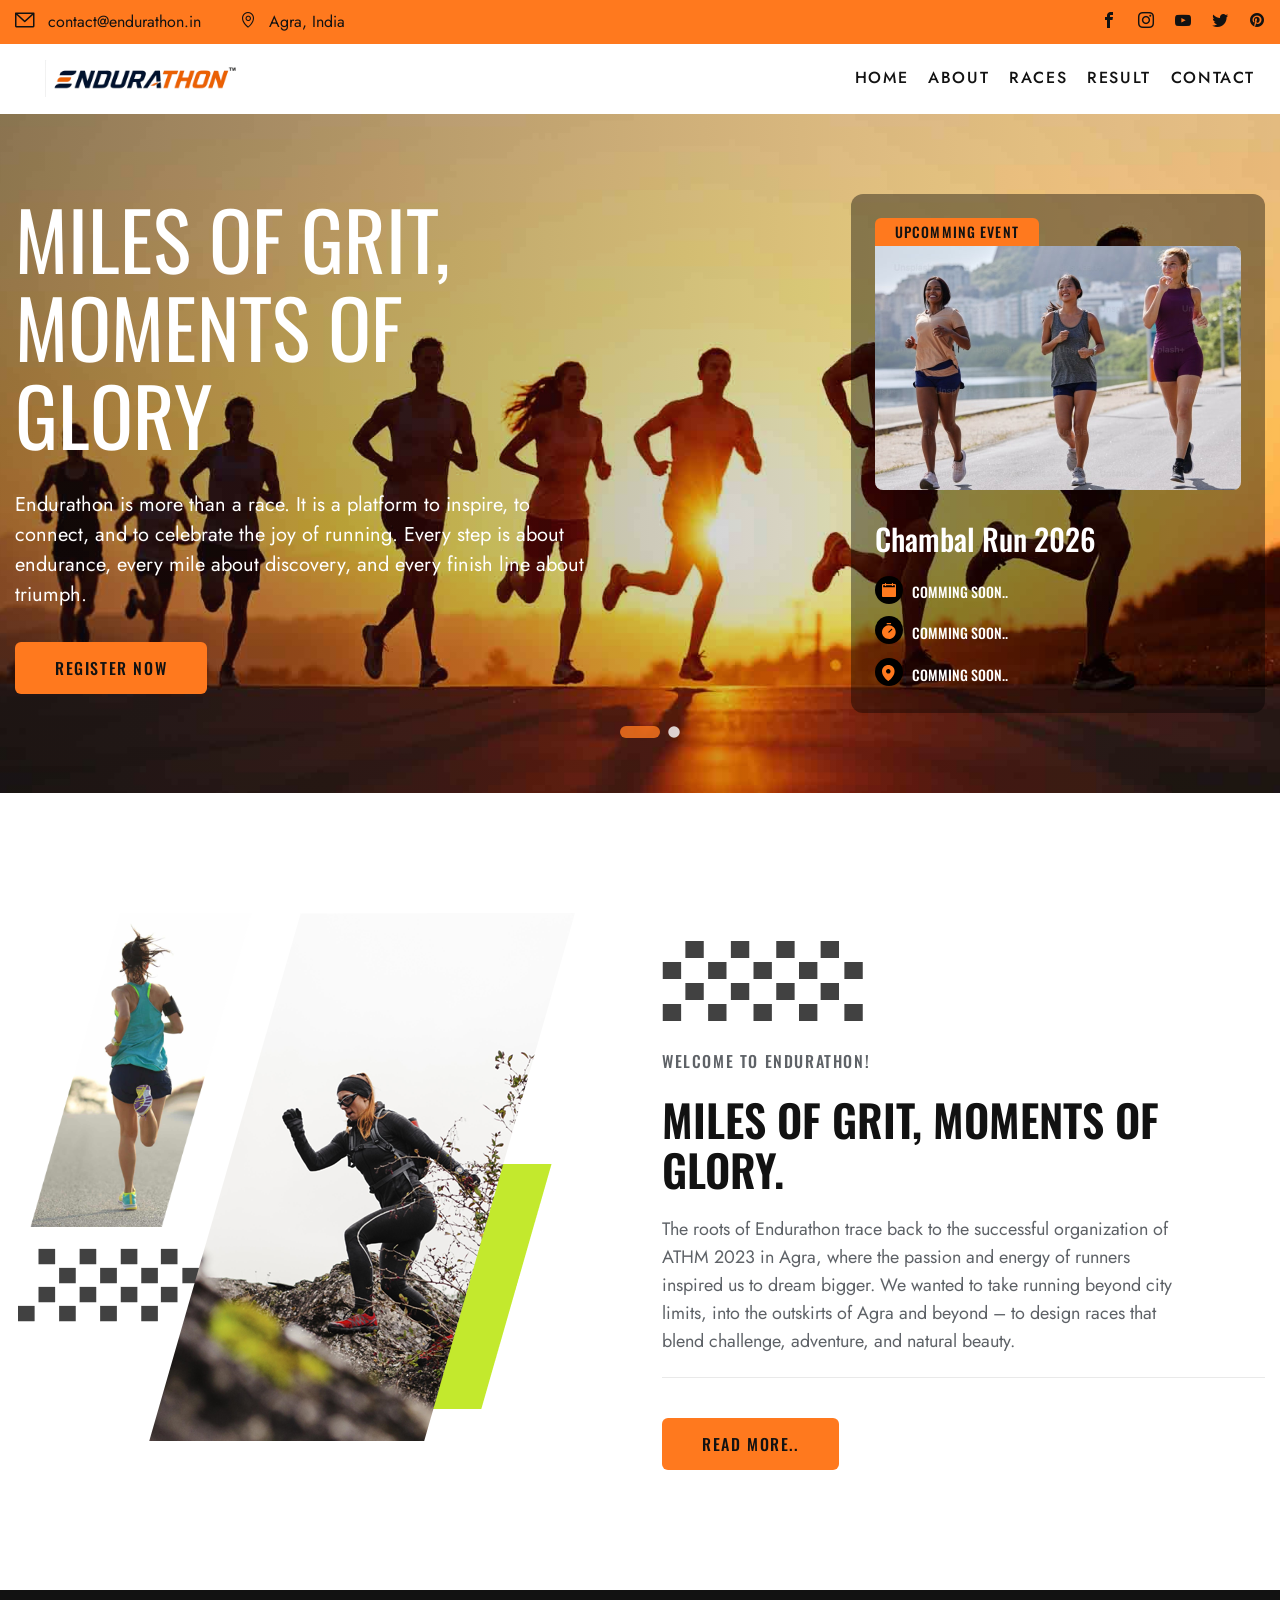
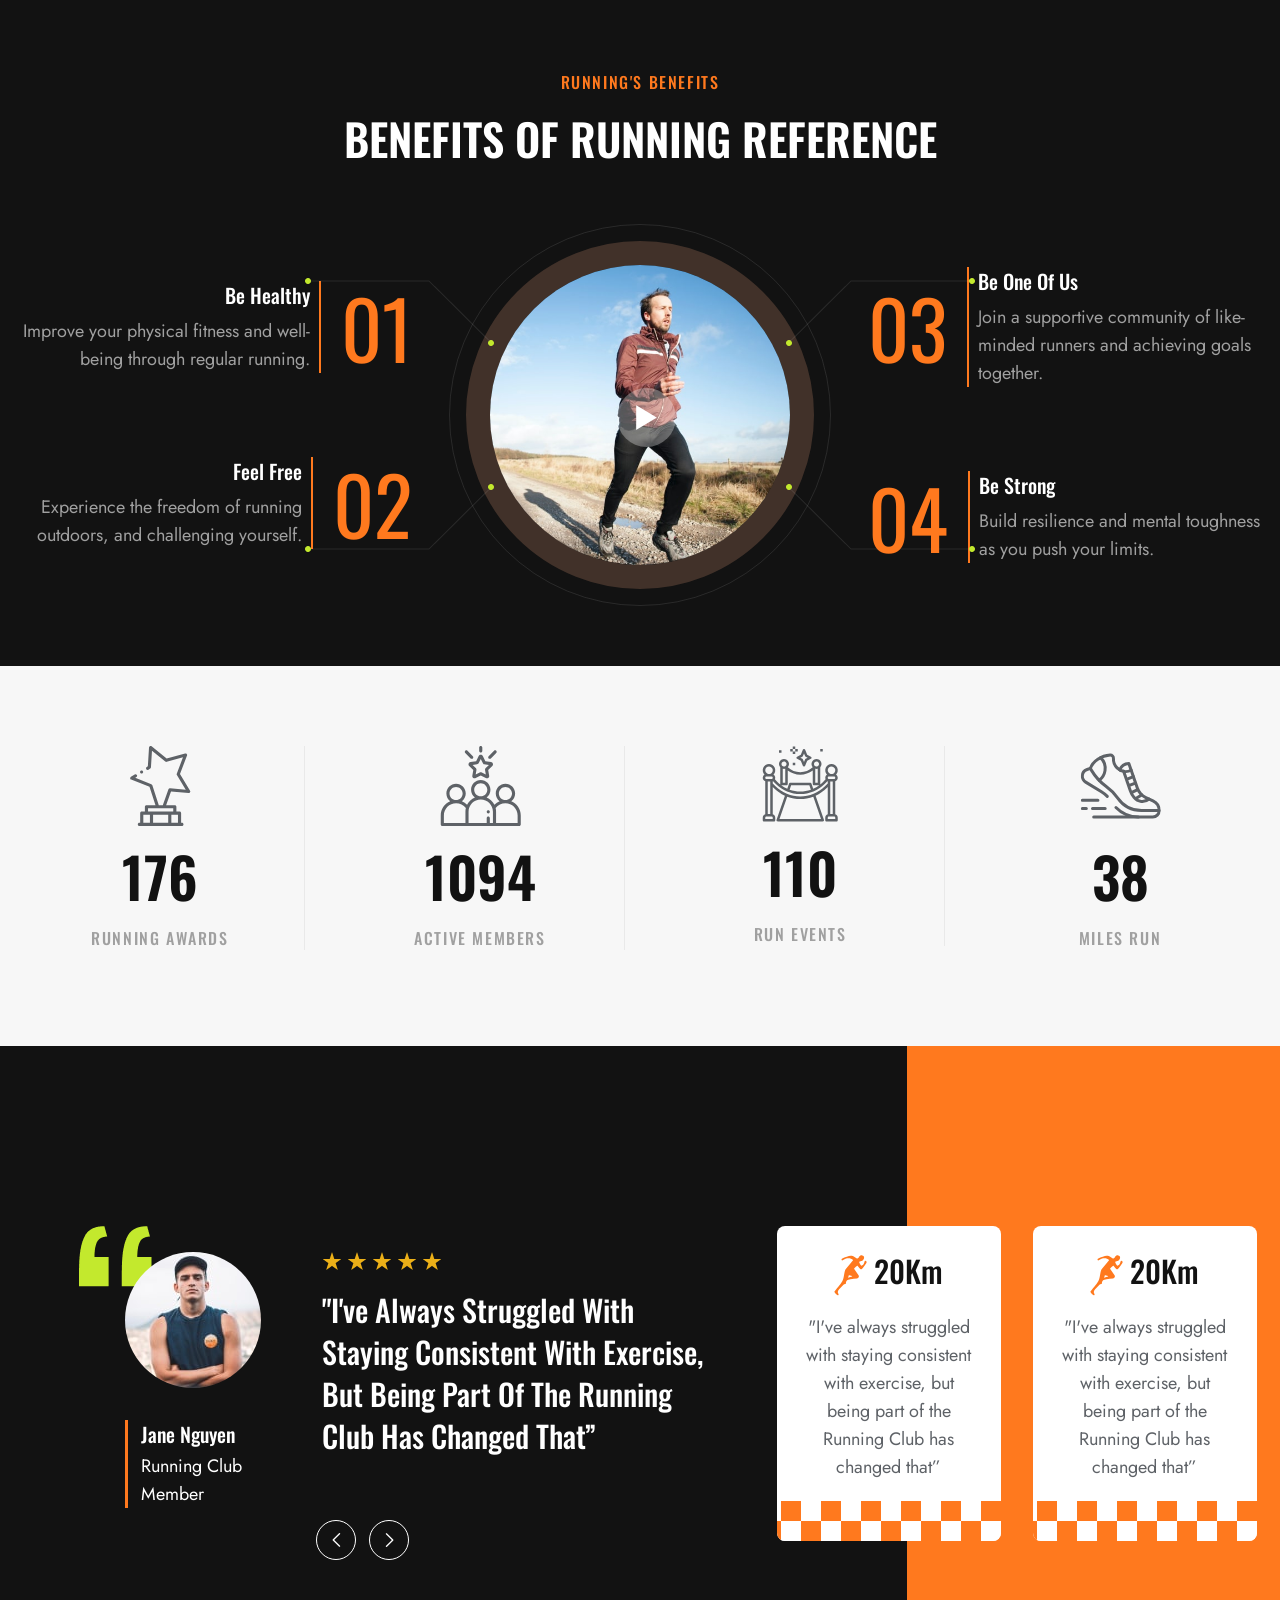
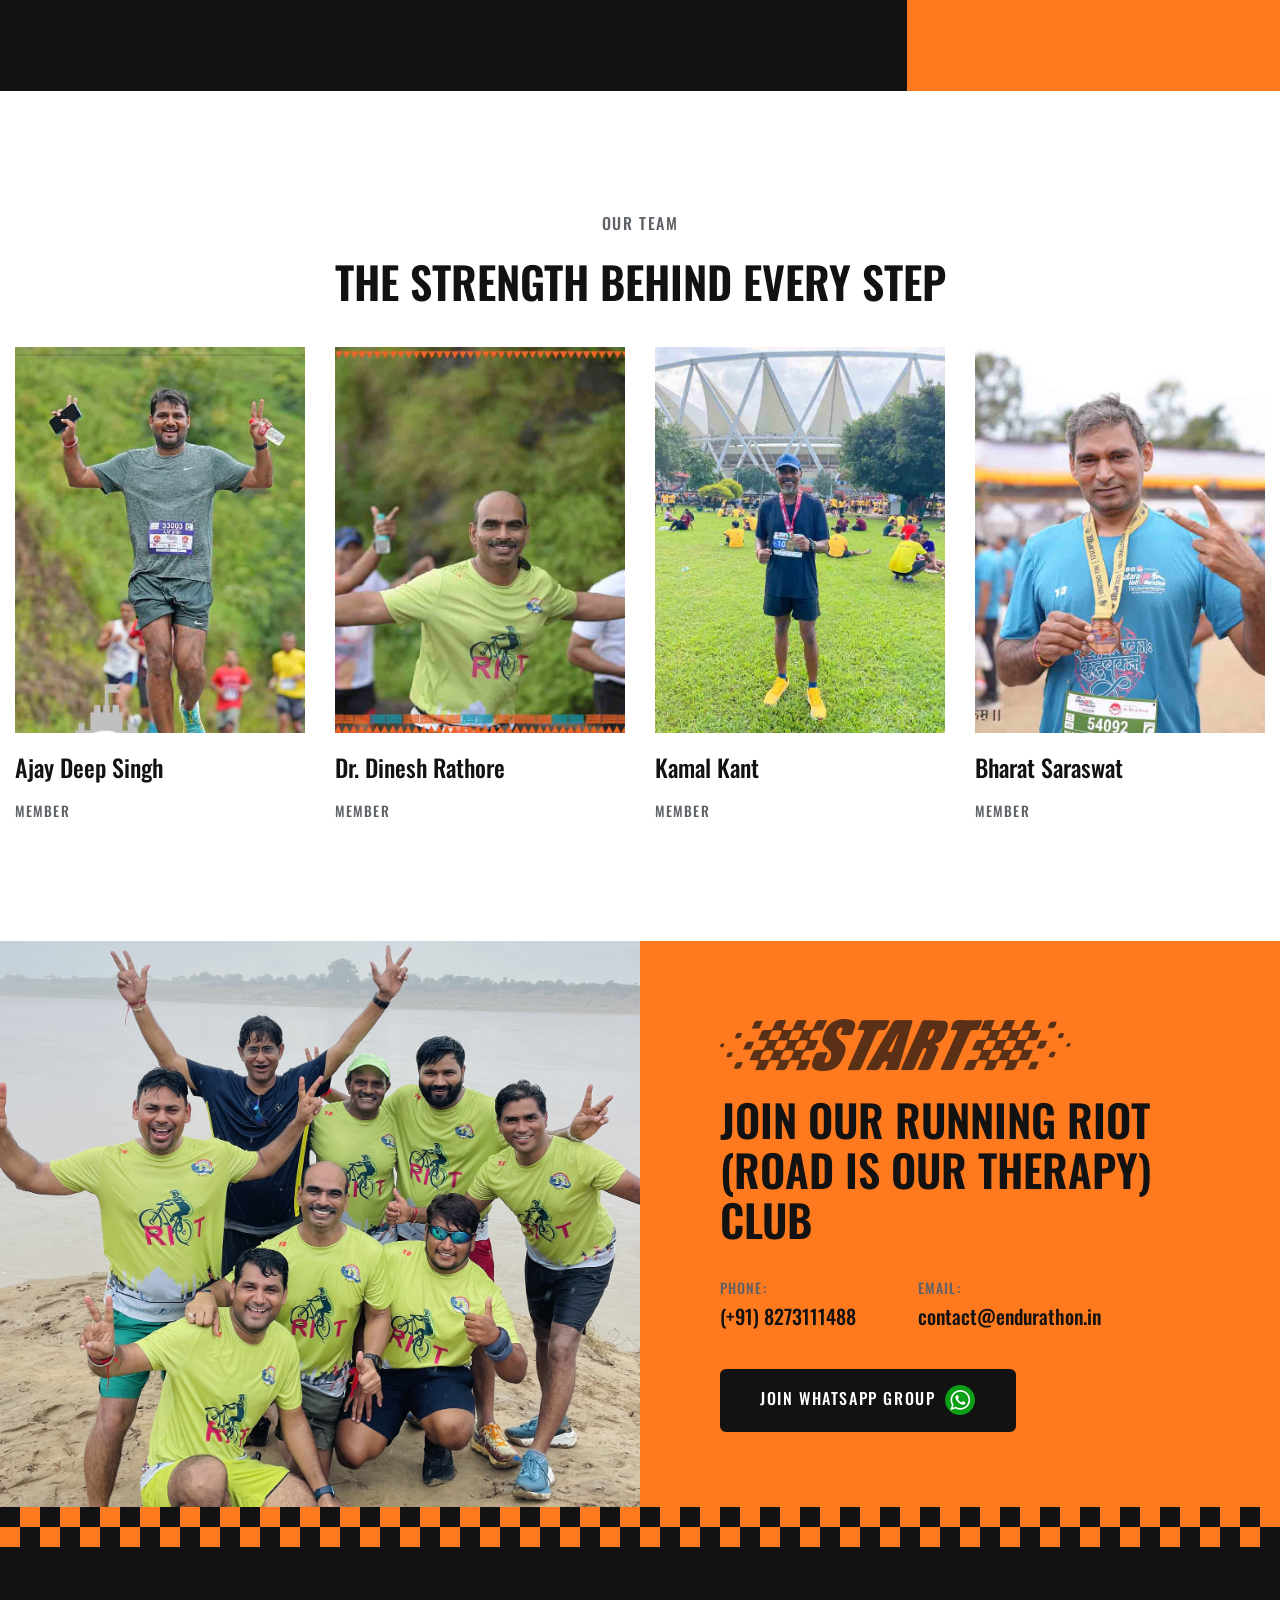
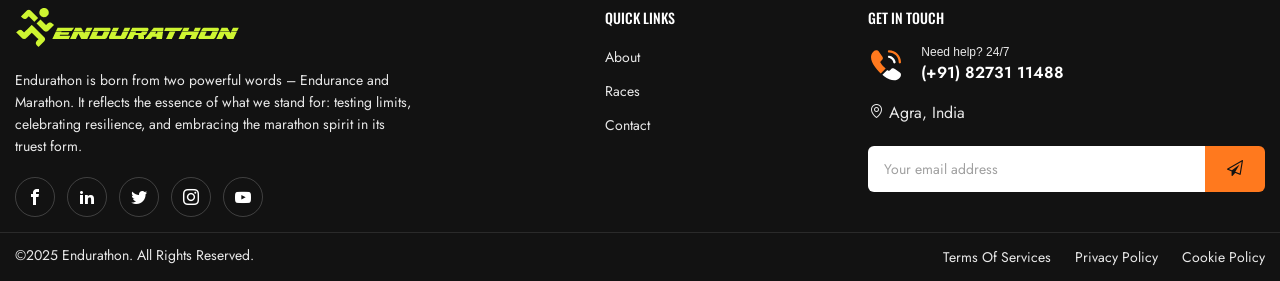
==== commit 0ab12a07: "UI csss color theme change" ====
--- a/index.html
+++ b/index.html
@@ -166,7 +166,7 @@
                                                 xmlns="http://www.w3.org/2000/svg">
                                                 <path
                                                     d="M12.8333 1.07692H11.0833V0.538462C11.0833 0.395653 11.0219 0.258693 10.9125 0.157712C10.8031 0.0567306 10.6547 0 10.5 0C10.3453 0 10.1969 0.0567306 10.0875 0.157712C9.97812 0.258693 9.91667 0.395653 9.91667 0.538462V1.07692H4.08333V0.538462C4.08333 0.395653 4.02187 0.258693 3.91248 0.157712C3.80308 0.0567306 3.65471 0 3.5 0C3.34529 0 3.19692 0.0567306 3.08752 0.157712C2.97812 0.258693 2.91667 0.395653 2.91667 0.538462V1.07692H1.16667C0.857247 1.07692 0.560501 1.19038 0.341709 1.39235C0.122916 1.59431 0 1.86823 0 2.15385V12.9231C0 13.2087 0.122916 13.4826 0.341709 13.6846C0.560501 13.8865 0.857247 14 1.16667 14H12.8333C13.1428 14 13.4395 13.8865 13.6583 13.6846C13.8771 13.4826 14 13.2087 14 12.9231V2.15385C14 1.86823 13.8771 1.59431 13.6583 1.39235C13.4395 1.19038 13.1428 1.07692 12.8333 1.07692ZM12.8333 4.30769H1.16667V2.15385H2.91667V2.69231C2.91667 2.83512 2.97812 2.97208 3.08752 3.07306C3.19692 3.17404 3.34529 3.23077 3.5 3.23077C3.65471 3.23077 3.80308 3.17404 3.91248 3.07306C4.02187 2.97208 4.08333 2.83512 4.08333 2.69231V2.15385H9.91667V2.69231C9.91667 2.83512 9.97812 2.97208 10.0875 3.07306C10.1969 3.17404 10.3453 3.23077 10.5 3.23077C10.6547 3.23077 10.8031 3.17404 10.9125 3.07306C11.0219 2.97208 11.0833 2.83512 11.0833 2.69231V2.15385H12.8333V4.30769Z"
-                                                    fill="#C3E92D" />
+                                                    fill="#ff791e" />
                                             </svg>
                                         </span>
                                         <a href="event-details.html">comming soon..</a>
@@ -177,7 +177,7 @@
                                                 xmlns="http://www.w3.org/2000/svg">
                                                 <path
                                                     d="M6.85714 2.28571C5.50093 2.28571 4.17517 2.68788 3.04752 3.44135C1.91987 4.19482 1.04097 5.26576 0.521972 6.51874C0.0029711 7.77172 -0.132823 9.15046 0.131761 10.4806C0.396345 11.8108 1.04942 13.0326 2.00841 13.9916C2.9674 14.9506 4.18923 15.6037 5.51938 15.8682C6.84954 16.1328 8.22828 15.997 9.48126 15.478C10.7342 14.959 11.8052 14.0801 12.5586 12.9525C13.3121 11.8248 13.7143 10.4991 13.7143 9.14286C13.7122 7.32487 12.9891 5.58193 11.7036 4.29642C10.4181 3.01091 8.67513 2.28779 6.85714 2.28571ZM10.1186 6.69L7.26143 9.54714C7.20834 9.60023 7.14531 9.64235 7.07594 9.67108C7.00657 9.69981 6.93223 9.7146 6.85714 9.7146C6.78206 9.7146 6.70771 9.69981 6.63835 9.67108C6.56898 9.64235 6.50595 9.60023 6.45286 9.54714C6.39977 9.49405 6.35765 9.43102 6.32892 9.36165C6.30019 9.29229 6.2854 9.21794 6.2854 9.14286C6.2854 9.06777 6.30019 8.99343 6.32892 8.92406C6.35765 8.85469 6.39977 8.79166 6.45286 8.73857L9.31 5.88143C9.36309 5.82834 9.42612 5.78622 9.49549 5.75749C9.56486 5.72876 9.6392 5.71397 9.71429 5.71397C9.78937 5.71397 9.86372 5.72876 9.93308 5.75749C10.0025 5.78622 10.0655 5.82834 10.1186 5.88143C10.1717 5.93452 10.2138 5.99755 10.2425 6.06692C10.2712 6.13628 10.286 6.21063 10.286 6.28571C10.286 6.3608 10.2712 6.43514 10.2425 6.50451C10.2138 6.57388 10.1717 6.63691 10.1186 6.69ZM4.57143 0.571428C4.57143 0.419876 4.63163 0.274531 4.7388 0.167368C4.84596 0.0602039 4.99131 0 5.14286 0H8.57143C8.72298 0 8.86833 0.0602039 8.97549 0.167368C9.08265 0.274531 9.14286 0.419876 9.14286 0.571428C9.14286 0.722981 9.08265 0.868326 8.97549 0.975489C8.86833 1.08265 8.72298 1.14286 8.57143 1.14286H5.14286C4.99131 1.14286 4.84596 1.08265 4.7388 0.975489C4.63163 0.868326 4.57143 0.722981 4.57143 0.571428Z"
-                                                    fill="#C3E92D" />
+                                                    fill="#ff791e" />
                                             </svg>
                                         </span>
                                         <a href="event-details.html">comming soon..</a>
@@ -188,7 +188,7 @@
                                                 xmlns="http://www.w3.org/2000/svg">
                                                 <path
                                                     d="M6.28578 0C4.61927 0.00189054 3.02155 0.664747 1.84315 1.84315C0.664747 3.02155 0.00189054 4.61927 0 6.28578C0 11.6644 5.71434 15.7266 5.95792 15.8966C6.054 15.9639 6.16847 16 6.28578 16C6.40309 16 6.51756 15.9639 6.61364 15.8966C6.85721 15.7266 12.5716 11.6644 12.5716 6.28578C12.5697 4.61927 11.9068 3.02155 10.7284 1.84315C9.55 0.664747 7.95229 0.00189054 6.28578 0ZM6.28578 4.00004C6.73785 4.00004 7.17978 4.1341 7.55567 4.38526C7.93155 4.63642 8.22452 4.9934 8.39752 5.41106C8.57053 5.82873 8.61579 6.28831 8.5276 6.7317C8.4394 7.17509 8.2217 7.58237 7.90204 7.90204C7.58237 8.2217 7.17509 8.4394 6.7317 8.5276C6.28831 8.61579 5.82873 8.57053 5.41106 8.39752C4.9934 8.22452 4.63642 7.93155 4.38526 7.55567C4.1341 7.17978 4.00004 6.73785 4.00004 6.28578C4.00004 5.67956 4.24086 5.09818 4.66952 4.66952C5.09818 4.24086 5.67956 4.00004 6.28578 4.00004Z"
-                                                    fill="#C3E92D" />
+                                                    fill="#ff791e" />
                                             </svg>
                                         </span>
                                         <a href="event-details.html">comming  soon..</a>
@@ -233,7 +233,7 @@
                                                 xmlns="http://www.w3.org/2000/svg">
                                                 <path
                                                     d="M12.8333 1.07692H11.0833V0.538462C11.0833 0.395653 11.0219 0.258693 10.9125 0.157712C10.8031 0.0567306 10.6547 0 10.5 0C10.3453 0 10.1969 0.0567306 10.0875 0.157712C9.97812 0.258693 9.91667 0.395653 9.91667 0.538462V1.07692H4.08333V0.538462C4.08333 0.395653 4.02187 0.258693 3.91248 0.157712C3.80308 0.0567306 3.65471 0 3.5 0C3.34529 0 3.19692 0.0567306 3.08752 0.157712C2.97812 0.258693 2.91667 0.395653 2.91667 0.538462V1.07692H1.16667C0.857247 1.07692 0.560501 1.19038 0.341709 1.39235C0.122916 1.59431 0 1.86823 0 2.15385V12.9231C0 13.2087 0.122916 13.4826 0.341709 13.6846C0.560501 13.8865 0.857247 14 1.16667 14H12.8333C13.1428 14 13.4395 13.8865 13.6583 13.6846C13.8771 13.4826 14 13.2087 14 12.9231V2.15385C14 1.86823 13.8771 1.59431 13.6583 1.39235C13.4395 1.19038 13.1428 1.07692 12.8333 1.07692ZM12.8333 4.30769H1.16667V2.15385H2.91667V2.69231C2.91667 2.83512 2.97812 2.97208 3.08752 3.07306C3.19692 3.17404 3.34529 3.23077 3.5 3.23077C3.65471 3.23077 3.80308 3.17404 3.91248 3.07306C4.02187 2.97208 4.08333 2.83512 4.08333 2.69231V2.15385H9.91667V2.69231C9.91667 2.83512 9.97812 2.97208 10.0875 3.07306C10.1969 3.17404 10.3453 3.23077 10.5 3.23077C10.6547 3.23077 10.8031 3.17404 10.9125 3.07306C11.0219 2.97208 11.0833 2.83512 11.0833 2.69231V2.15385H12.8333V4.30769Z"
-                                                    fill="#C3E92D" />
+                                                    fill="#ff791e" />
                                             </svg>
                                         </span>
                                         <a href="event-details.html">comming soon..</a>
@@ -244,7 +244,7 @@
                                                 xmlns="http://www.w3.org/2000/svg">
                                                 <path
                                                     d="M6.85714 2.28571C5.50093 2.28571 4.17517 2.68788 3.04752 3.44135C1.91987 4.19482 1.04097 5.26576 0.521972 6.51874C0.0029711 7.77172 -0.132823 9.15046 0.131761 10.4806C0.396345 11.8108 1.04942 13.0326 2.00841 13.9916C2.9674 14.9506 4.18923 15.6037 5.51938 15.8682C6.84954 16.1328 8.22828 15.997 9.48126 15.478C10.7342 14.959 11.8052 14.0801 12.5586 12.9525C13.3121 11.8248 13.7143 10.4991 13.7143 9.14286C13.7122 7.32487 12.9891 5.58193 11.7036 4.29642C10.4181 3.01091 8.67513 2.28779 6.85714 2.28571ZM10.1186 6.69L7.26143 9.54714C7.20834 9.60023 7.14531 9.64235 7.07594 9.67108C7.00657 9.69981 6.93223 9.7146 6.85714 9.7146C6.78206 9.7146 6.70771 9.69981 6.63835 9.67108C6.56898 9.64235 6.50595 9.60023 6.45286 9.54714C6.39977 9.49405 6.35765 9.43102 6.32892 9.36165C6.30019 9.29229 6.2854 9.21794 6.2854 9.14286C6.2854 9.06777 6.30019 8.99343 6.32892 8.92406C6.35765 8.85469 6.39977 8.79166 6.45286 8.73857L9.31 5.88143C9.36309 5.82834 9.42612 5.78622 9.49549 5.75749C9.56486 5.72876 9.6392 5.71397 9.71429 5.71397C9.78937 5.71397 9.86372 5.72876 9.93308 5.75749C10.0025 5.78622 10.0655 5.82834 10.1186 5.88143C10.1717 5.93452 10.2138 5.99755 10.2425 6.06692C10.2712 6.13628 10.286 6.21063 10.286 6.28571C10.286 6.3608 10.2712 6.43514 10.2425 6.50451C10.2138 6.57388 10.1717 6.63691 10.1186 6.69ZM4.57143 0.571428C4.57143 0.419876 4.63163 0.274531 4.7388 0.167368C4.84596 0.0602039 4.99131 0 5.14286 0H8.57143C8.72298 0 8.86833 0.0602039 8.97549 0.167368C9.08265 0.274531 9.14286 0.419876 9.14286 0.571428C9.14286 0.722981 9.08265 0.868326 8.97549 0.975489C8.86833 1.08265 8.72298 1.14286 8.57143 1.14286H5.14286C4.99131 1.14286 4.84596 1.08265 4.7388 0.975489C4.63163 0.868326 4.57143 0.722981 4.57143 0.571428Z"
-                                                    fill="#C3E92D" />
+                                                    fill="#ff791e" />
                                             </svg>
                                         </span>
                                         <a href="event-details.html">comming soon..</a>
@@ -255,7 +255,7 @@
                                                 xmlns="http://www.w3.org/2000/svg">
                                                 <path
                                                     d="M6.28578 0C4.61927 0.00189054 3.02155 0.664747 1.84315 1.84315C0.664747 3.02155 0.00189054 4.61927 0 6.28578C0 11.6644 5.71434 15.7266 5.95792 15.8966C6.054 15.9639 6.16847 16 6.28578 16C6.40309 16 6.51756 15.9639 6.61364 15.8966C6.85721 15.7266 12.5716 11.6644 12.5716 6.28578C12.5697 4.61927 11.9068 3.02155 10.7284 1.84315C9.55 0.664747 7.95229 0.00189054 6.28578 0ZM6.28578 4.00004C6.73785 4.00004 7.17978 4.1341 7.55567 4.38526C7.93155 4.63642 8.22452 4.9934 8.39752 5.41106C8.57053 5.82873 8.61579 6.28831 8.5276 6.7317C8.4394 7.17509 8.2217 7.58237 7.90204 7.90204C7.58237 8.2217 7.17509 8.4394 6.7317 8.5276C6.28831 8.61579 5.82873 8.57053 5.41106 8.39752C4.9934 8.22452 4.63642 7.93155 4.38526 7.55567C4.1341 7.17978 4.00004 6.73785 4.00004 6.28578C4.00004 5.67956 4.24086 5.09818 4.66952 4.66952C5.09818 4.24086 5.67956 4.00004 6.28578 4.00004Z"
-                                                    fill="#C3E92D" />
+                                                    fill="#ff791e" />
                                             </svg>
                                         </span>
                                         <a href="event-details.html">comming soon..</a>
@@ -300,7 +300,7 @@
                                                 xmlns="http://www.w3.org/2000/svg">
                                                 <path
                                                     d="M12.8333 1.07692H11.0833V0.538462C11.0833 0.395653 11.0219 0.258693 10.9125 0.157712C10.8031 0.0567306 10.6547 0 10.5 0C10.3453 0 10.1969 0.0567306 10.0875 0.157712C9.97812 0.258693 9.91667 0.395653 9.91667 0.538462V1.07692H4.08333V0.538462C4.08333 0.395653 4.02187 0.258693 3.91248 0.157712C3.80308 0.0567306 3.65471 0 3.5 0C3.34529 0 3.19692 0.0567306 3.08752 0.157712C2.97812 0.258693 2.91667 0.395653 2.91667 0.538462V1.07692H1.16667C0.857247 1.07692 0.560501 1.19038 0.341709 1.39235C0.122916 1.59431 0 1.86823 0 2.15385V12.9231C0 13.2087 0.122916 13.4826 0.341709 13.6846C0.560501 13.8865 0.857247 14 1.16667 14H12.8333C13.1428 14 13.4395 13.8865 13.6583 13.6846C13.8771 13.4826 14 13.2087 14 12.9231V2.15385C14 1.86823 13.8771 1.59431 13.6583 1.39235C13.4395 1.19038 13.1428 1.07692 12.8333 1.07692ZM12.8333 4.30769H1.16667V2.15385H2.91667V2.69231C2.91667 2.83512 2.97812 2.97208 3.08752 3.07306C3.19692 3.17404 3.34529 3.23077 3.5 3.23077C3.65471 3.23077 3.80308 3.17404 3.91248 3.07306C4.02187 2.97208 4.08333 2.83512 4.08333 2.69231V2.15385H9.91667V2.69231C9.91667 2.83512 9.97812 2.97208 10.0875 3.07306C10.1969 3.17404 10.3453 3.23077 10.5 3.23077C10.6547 3.23077 10.8031 3.17404 10.9125 3.07306C11.0219 2.97208 11.0833 2.83512 11.0833 2.69231V2.15385H12.8333V4.30769Z"
-                                                    fill="#C3E92D" />
+                                                    fill="#ff791e" />
                                             </svg>
                                         </span>
                                         <a href="event-details.html">comming soon..</a>
@@ -311,7 +311,7 @@
                                                 xmlns="http://www.w3.org/2000/svg">
                                                 <path
                                                     d="M6.85714 2.28571C5.50093 2.28571 4.17517 2.68788 3.04752 3.44135C1.91987 4.19482 1.04097 5.26576 0.521972 6.51874C0.0029711 7.77172 -0.132823 9.15046 0.131761 10.4806C0.396345 11.8108 1.04942 13.0326 2.00841 13.9916C2.9674 14.9506 4.18923 15.6037 5.51938 15.8682C6.84954 16.1328 8.22828 15.997 9.48126 15.478C10.7342 14.959 11.8052 14.0801 12.5586 12.9525C13.3121 11.8248 13.7143 10.4991 13.7143 9.14286C13.7122 7.32487 12.9891 5.58193 11.7036 4.29642C10.4181 3.01091 8.67513 2.28779 6.85714 2.28571ZM10.1186 6.69L7.26143 9.54714C7.20834 9.60023 7.14531 9.64235 7.07594 9.67108C7.00657 9.69981 6.93223 9.7146 6.85714 9.7146C6.78206 9.7146 6.70771 9.69981 6.63835 9.67108C6.56898 9.64235 6.50595 9.60023 6.45286 9.54714C6.39977 9.49405 6.35765 9.43102 6.32892 9.36165C6.30019 9.29229 6.2854 9.21794 6.2854 9.14286C6.2854 9.06777 6.30019 8.99343 6.32892 8.92406C6.35765 8.85469 6.39977 8.79166 6.45286 8.73857L9.31 5.88143C9.36309 5.82834 9.42612 5.78622 9.49549 5.75749C9.56486 5.72876 9.6392 5.71397 9.71429 5.71397C9.78937 5.71397 9.86372 5.72876 9.93308 5.75749C10.0025 5.78622 10.0655 5.82834 10.1186 5.88143C10.1717 5.93452 10.2138 5.99755 10.2425 6.06692C10.2712 6.13628 10.286 6.21063 10.286 6.28571C10.286 6.3608 10.2712 6.43514 10.2425 6.50451C10.2138 6.57388 10.1717 6.63691 10.1186 6.69ZM4.57143 0.571428C4.57143 0.419876 4.63163 0.274531 4.7388 0.167368C4.84596 0.0602039 4.99131 0 5.14286 0H8.57143C8.72298 0 8.86833 0.0602039 8.97549 0.167368C9.08265 0.274531 9.14286 0.419876 9.14286 0.571428C9.14286 0.722981 9.08265 0.868326 8.97549 0.975489C8.86833 1.08265 8.72298 1.14286 8.57143 1.14286H5.14286C4.99131 1.14286 4.84596 1.08265 4.7388 0.975489C4.63163 0.868326 4.57143 0.722981 4.57143 0.571428Z"
-                                                    fill="#C3E92D" />
+                                                    fill="#ff791e" />
                                             </svg>
                                         </span>
                                         <a href="event-details.html">comming soon..</a>
@@ -322,7 +322,7 @@
                                                 xmlns="http://www.w3.org/2000/svg">
                                                 <path
                                                     d="M6.28578 0C4.61927 0.00189054 3.02155 0.664747 1.84315 1.84315C0.664747 3.02155 0.00189054 4.61927 0 6.28578C0 11.6644 5.71434 15.7266 5.95792 15.8966C6.054 15.9639 6.16847 16 6.28578 16C6.40309 16 6.51756 15.9639 6.61364 15.8966C6.85721 15.7266 12.5716 11.6644 12.5716 6.28578C12.5697 4.61927 11.9068 3.02155 10.7284 1.84315C9.55 0.664747 7.95229 0.00189054 6.28578 0ZM6.28578 4.00004C6.73785 4.00004 7.17978 4.1341 7.55567 4.38526C7.93155 4.63642 8.22452 4.9934 8.39752 5.41106C8.57053 5.82873 8.61579 6.28831 8.5276 6.7317C8.4394 7.17509 8.2217 7.58237 7.90204 7.90204C7.58237 8.2217 7.17509 8.4394 6.7317 8.5276C6.28831 8.61579 5.82873 8.57053 5.41106 8.39752C4.9934 8.22452 4.63642 7.93155 4.38526 7.55567C4.1341 7.17978 4.00004 6.73785 4.00004 6.28578C4.00004 5.67956 4.24086 5.09818 4.66952 4.66952C5.09818 4.24086 5.67956 4.00004 6.28578 4.00004Z"
-                                                    fill="#C3E92D" />
+                                                    fill="#ff791e" />
                                             </svg>
                                         </span>
                                         <a href="event-details.html">comming soon..</a>
@@ -802,7 +802,7 @@
                                         xmlns="http://www.w3.org/2000/svg">
                                         <path
                                             d="M11.891 28.5245C11.8676 28.7817 11.6945 28.9968 11.4467 29.067C10.4646 29.3476 9.66951 29.4364 9.20651 29.876C7.74738 31.265 6.35839 32.7616 5.13777 34.361C3.62251 36.3439 3.41206 37.5365 4.469 38.9489C4.89925 39.5288 4.40352 40.3472 3.70201 40.1788C2.54686 39.9029 1.51799 38.8881 0.456369 37.0782C0.330098 36.863 0.353482 36.5918 0.507813 36.3954C3.2624 32.944 6.26953 29.7685 8.43486 26.0926C9.81449 23.7542 9.78175 20.5974 10.4692 17.8288C10.7966 16.5053 11.0304 15.0087 11.8068 13.9658C14.0797 10.9213 16.6004 8.06847 19.0276 5.13149C19.0323 5.12214 19.0323 5.11279 19.0276 5.10343C17.0681 2.81184 12.8169 2.59203 10.0156 4.6077C9.44503 5.01925 8.49098 5.62255 8.01863 5.45419C8.01395 5.45419 8.01395 5.44951 8.00927 5.44951C7.4808 5.02393 7.42936 4.28501 7.59772 4.07455C8.01395 3.55544 8.66402 3.15792 9.30005 2.9007C10.4458 2.43302 11.6571 2.08695 12.8029 1.68475C16.4367 0.408004 18.2887 0.623133 20.8843 2.33481C23.7231 4.20083 23.854 4.07923 25.4534 1.34335C25.8229 0.711991 26.9547 0.169492 27.7029 0.206905C28.4559 0.244319 29.5128 0.889707 29.8402 1.55848C30.8551 3.63027 28.9376 6.22117 26.5899 6.16973C25.1728 6.13699 24.9858 6.94138 25.4862 7.98429C25.9492 8.9477 26.5899 9.82224 27.2306 10.8558C27.2353 10.8652 27.2446 10.8698 27.254 10.8652C29.0358 10.1964 30.074 8.94302 30.4295 7.03024C30.5137 6.5766 30.8925 5.90315 31.2245 5.84703C31.6174 5.77688 32.2861 6.16505 32.5013 6.54386C32.7024 6.89929 32.6416 7.61483 32.3984 7.97494C31.2806 9.65388 30.1255 11.3141 28.8581 12.8855C27.3428 14.7702 26.7676 14.7234 25.3038 12.8949C24.794 12.2588 24.2843 11.6275 23.7137 10.9213C23.5921 10.7669 23.3629 10.7436 23.2086 10.8652C22.3341 11.5807 21.4876 12.2775 20.3465 13.2129C20.0892 13.4233 20.0378 13.7975 20.2295 14.064C21.6139 16.0049 23.0215 17.941 24.3638 19.9146C24.4526 20.0409 24.5321 20.1718 24.6116 20.3028C25.402 21.6356 24.5555 23.352 23.0262 23.5999C20.8796 23.9413 18.6769 23.9459 16.5256 24.2733C13.0461 24.8018 12.1388 25.7044 11.891 28.5245ZM14.1264 22.6178C14.1217 22.6318 14.1358 22.6505 14.1545 22.6458C15.7726 22.1407 16.9325 21.7806 18.0876 21.4205C18.1858 21.4065 18.1952 20.9201 18.0408 20.8874L15.2067 20.2326C15.015 20.1905 14.8233 20.3028 14.7671 20.4898C14.5707 21.1306 14.407 21.6824 14.1264 22.6178Z"
-                                            fill="#C3E92D" />
+                                            fill="#ff791e" />
                                     </svg>
                                     20Km
                                 </span>
@@ -816,7 +816,7 @@
                                         xmlns="http://www.w3.org/2000/svg">
                                         <path
                                             d="M11.891 28.5245C11.8676 28.7817 11.6945 28.9968 11.4467 29.067C10.4646 29.3476 9.66951 29.4364 9.20651 29.876C7.74738 31.265 6.35839 32.7616 5.13777 34.361C3.62251 36.3439 3.41206 37.5365 4.469 38.9489C4.89925 39.5288 4.40352 40.3472 3.70201 40.1788C2.54686 39.9029 1.51799 38.8881 0.456369 37.0782C0.330098 36.863 0.353482 36.5918 0.507813 36.3954C3.2624 32.944 6.26953 29.7685 8.43486 26.0926C9.81449 23.7542 9.78175 20.5974 10.4692 17.8288C10.7966 16.5053 11.0304 15.0087 11.8068 13.9658C14.0797 10.9213 16.6004 8.06847 19.0276 5.13149C19.0323 5.12214 19.0323 5.11279 19.0276 5.10343C17.0681 2.81184 12.8169 2.59203 10.0156 4.6077C9.44503 5.01925 8.49098 5.62255 8.01863 5.45419C8.01395 5.45419 8.01395 5.44951 8.00927 5.44951C7.4808 5.02393 7.42936 4.28501 7.59772 4.07455C8.01395 3.55544 8.66402 3.15792 9.30005 2.9007C10.4458 2.43302 11.6571 2.08695 12.8029 1.68475C16.4367 0.408004 18.2887 0.623133 20.8843 2.33481C23.7231 4.20083 23.854 4.07923 25.4534 1.34335C25.8229 0.711991 26.9547 0.169492 27.7029 0.206905C28.4559 0.244319 29.5128 0.889707 29.8402 1.55848C30.8551 3.63027 28.9376 6.22117 26.5899 6.16973C25.1728 6.13699 24.9858 6.94138 25.4862 7.98429C25.9492 8.9477 26.5899 9.82224 27.2306 10.8558C27.2353 10.8652 27.2446 10.8698 27.254 10.8652C29.0358 10.1964 30.074 8.94302 30.4295 7.03024C30.5137 6.5766 30.8925 5.90315 31.2245 5.84703C31.6174 5.77688 32.2861 6.16505 32.5013 6.54386C32.7024 6.89929 32.6416 7.61483 32.3984 7.97494C31.2806 9.65388 30.1255 11.3141 28.8581 12.8855C27.3428 14.7702 26.7676 14.7234 25.3038 12.8949C24.794 12.2588 24.2843 11.6275 23.7137 10.9213C23.5921 10.7669 23.3629 10.7436 23.2086 10.8652C22.3341 11.5807 21.4876 12.2775 20.3465 13.2129C20.0892 13.4233 20.0378 13.7975 20.2295 14.064C21.6139 16.0049 23.0215 17.941 24.3638 19.9146C24.4526 20.0409 24.5321 20.1718 24.6116 20.3028C25.402 21.6356 24.5555 23.352 23.0262 23.5999C20.8796 23.9413 18.6769 23.9459 16.5256 24.2733C13.0461 24.8018 12.1388 25.7044 11.891 28.5245ZM14.1264 22.6178C14.1217 22.6318 14.1358 22.6505 14.1545 22.6458C15.7726 22.1407 16.9325 21.7806 18.0876 21.4205C18.1858 21.4065 18.1952 20.9201 18.0408 20.8874L15.2067 20.2326C15.015 20.1905 14.8233 20.3028 14.7671 20.4898C14.5707 21.1306 14.407 21.6824 14.1264 22.6178Z"
-                                            fill="#C3E92D" />
+                                            fill="#ff791e" />
                                     </svg>
                                     20Km
                                 </span>
@@ -1021,10 +1021,10 @@
                                             fill="white" />
                                         <path
                                             d="M31.8456 16.375C31.2006 16.375 30.6906 15.85 30.6906 15.22C30.6906 9.895 26.3556 5.575 21.0456 5.575C20.4006 5.575 19.8906 5.05 19.8906 4.42C19.8906 3.79 20.4006 3.25 21.0306 3.25C27.6306 3.25 33.0006 8.62 33.0006 15.22C33.0006 15.85 32.4756 16.375 31.8456 16.375Z"
-                                            fill="#C3E92D" />
+                                            fill="#ff791e" />
                                         <path
                                             d="M17.685 21.565L12.78 26.47C12.24 25.99 11.715 25.495 11.205 24.985C9.66 23.425 8.265 21.79 7.02 20.08C5.79 18.37 4.8 16.66 4.08 14.965C3.36 13.255 3 11.62 3 10.06C3 9.04 3.18 8.065 3.54 7.165C3.9 6.25 4.47 5.41 5.265 4.66C6.225 3.715 7.275 3.25 8.385 3.25C8.805 3.25 9.225 3.34 9.6 3.52C9.99 3.7 10.335 3.97 10.605 4.36L14.085 9.265C14.355 9.64 14.55 9.985 14.685 10.315C14.82 10.63 14.895 10.945 14.895 11.23C14.895 11.59 14.79 11.95 14.58 12.295C14.385 12.64 14.1 13 13.74 13.36L12.6 14.545C12.435 14.71 12.36 14.905 12.36 15.145C12.36 15.265 12.375 15.37 12.405 15.49C12.45 15.61 12.495 15.7 12.525 15.79C12.795 16.285 13.26 16.93 13.92 17.71C14.595 18.49 15.315 19.285 16.095 20.08C16.635 20.605 17.16 21.115 17.685 21.565Z"
-                                            fill="#C3E92D" />
+                                            fill="#ff791e" />
                                         <path
                                             d="M32.9554 27.7436C32.9554 28.1636 32.8804 28.5986 32.7304 29.0186C32.6854 29.1386 32.6404 29.2586 32.5804 29.3786C32.3254 29.9186 31.9954 30.4286 31.5604 30.9086C30.8254 31.7186 30.0154 32.3036 29.1004 32.6786C29.0854 32.6786 29.0704 32.6936 29.0554 32.6936C28.1704 33.0536 27.2104 33.2486 26.1754 33.2486C24.6454 33.2486 23.0104 32.8886 21.2854 32.1536C19.5604 31.4186 17.8354 30.4286 16.1254 29.1836C15.5404 28.7486 14.9554 28.3136 14.4004 27.8486L19.3054 22.9436C19.7254 23.2586 20.1004 23.4986 20.4154 23.6636C20.4904 23.6936 20.5804 23.7386 20.6854 23.7836C20.8054 23.8286 20.9254 23.8436 21.0604 23.8436C21.3154 23.8436 21.5104 23.7536 21.6754 23.5886L22.8154 22.4636C23.1904 22.0886 23.5504 21.8036 23.8954 21.6236C24.2404 21.4136 24.5854 21.3086 24.9604 21.3086C25.2454 21.3086 25.5454 21.3686 25.8754 21.5036C26.2054 21.6386 26.5504 21.8336 26.9254 22.0886L31.8904 25.6136C32.2804 25.8836 32.5504 26.1986 32.7154 26.5736C32.8654 26.9486 32.9554 27.3236 32.9554 27.7436Z"
                                             fill="white" />
--- a/stylesheets/style.css
+++ b/stylesheets/style.css
@@ -303,7 +303,7 @@
 
 a:hover,
 a:focus {
-	color: var(--primary);
+	color: var(--critical);
 	text-decoration: none;
 	outline: 0;
 	-webkit-transition: all 0.3s ease-in-out;
@@ -693,13 +693,13 @@
 	margin: auto;
 	justify-content: center;
 	align-items: center;
-	background-color: var(--black);
+	background-color: var(--theme-accent-color);
 	z-index: 1111 !important;
 }
 
 .header-top {
 	padding: 9px 0;
-	background-color: var(--primary);
+	background-color: var(--critical);
 }
 
 .header-inner {
@@ -769,7 +769,7 @@
 	margin-left: 4px;
 }
 .header-right .login a:hover {
-	color: var(--primary);
+	color: var(--critical);
 }
 
 .header-right .cart .shopping-cart-items-count {
@@ -949,7 +949,7 @@
 	cursor: pointer;
 }
 .search-form-inner button:hover {
-    background-color: var(--primary);
+    background-color: var(--critical);
     color: var(--black);
 }
 select#product_cat {
@@ -1019,7 +1019,7 @@
 .nav-wrap-category .title-menu {
     cursor: pointer;
     padding: 14px 22px;
-    background-color: var(--primary);
+    background-color: var(--critical);
     margin-right: 60px;
     position: relative;
 }
@@ -1126,7 +1126,7 @@
 	font-family: 'Jost';
 	font-weight: 500;
 	letter-spacing: 0.1em;
-	color: var(--white);
+	color: var(--black);
 	display: block;
 	position: relative;
 	text-decoration: none;
@@ -1138,7 +1138,7 @@
 	position: absolute;
 	left: 0;
 	bottom: 0;
-	background: var(--white);
+	background: var(--black);
 	transition: 0.5s transform ease;
 	transform: scale3d(0, 1, 1);
 	transform-origin: 0 50%;
@@ -1149,7 +1149,7 @@
 }
 
 ul.submenu li:hover a {
-    color: var(--primary) !important;
+    color: var(--black) !important;
 }
 ul.submenu li:hover {
 	-webkit-transform: translate(0, 0);
@@ -1160,7 +1160,7 @@
 }
 
 #mainnav ul li a:hover {
-	color: var(--white);
+	color: var(--black);
 }
 
 #mainnav ul li ul li a:hover {
@@ -1224,10 +1224,10 @@
 }
 
 #mainnav ul li ul li ul li a:hover {
-	color: var(--primary) !important;
+	color: var(--critical) !important;
 }
 #mainnav ul  li.current-menu-item > a{
-	color: var(--primary) !important;
+	color: var(--critical) !important;
 }
 
 
@@ -1491,7 +1491,7 @@
 	border: unset;
 	border-radius: 6px;
 	padding: 10px 16px;
-	background-color: var(--primary);
+	background-color: var(--critical);
 	-webkit-transition: all 0.3s ease;
 	-moz-transition: all 0.3s ease;
 	-ms-transition: all 0.3s ease;
@@ -1545,7 +1545,7 @@
 	font-size: 80px;
 	line-height: 88px;
 	font-weight: 400;
-	color: var(--primary);
+	color: var(--critical);
 	padding: 0 0;
 	text-transform: uppercase;
 	margin-bottom: 11px;
@@ -1622,7 +1622,7 @@
 	padding: 6px 12px;
 	background-color: var(--black);
 	border-radius: 4px;
-	color: var(--primary);
+	color: var(--critical);
 	font-family: "Oswald", sans-serif;
 	font-size: 14px;
 	line-height: 20px;
@@ -1635,7 +1635,7 @@
 }
 
 .tag a:hover {
-	background-color: var(--primary);
+	background-color: var(--critical);
 	color: var(--black);
 }
 
@@ -1669,7 +1669,7 @@
     position: absolute;
     left: 0;
     bottom: 0;
-    background: var(--primary);
+    background: var(--critical);
     transition: 0.5s transform ease;
     transform: scale3d(0, 1, 1);
     transform-origin: 0 50%;
@@ -1712,18 +1712,18 @@
 
 .blog-pagination .flat-pagination li a:hover {
 	background-color: var(--black);
-	color: var(--primary);
+	color: var(--critical);
 	border: 1px solid var(--black);
 }
 
 .blog-pagination .flat-pagination li a:hover i {
-	color: var(--primary);
+	color: var(--critical);
 }
 
 .blog-pagination .flat-pagination li.active {
 	background-color: var(--black);
 	border: 1px solid var(--black);
-	color: var(--primary);
+	color: var(--critical);
 	width: 44px;
 	height: 44px;
 	text-align: center;
@@ -2118,19 +2118,19 @@
 }
 
 #comment-message:focus {
-	border-color: var(--primary);
+	border-color: var(--critical);
 }
 
 textarea:focus,
 input[type="text"]:focus,
 input[type="email"]:focus {
-	border-color: var(--primary);
+	border-color: var(--critical);
 }
 
 textarea:hover,
 input[type="text"]:hover,
 input[type="email"]:hover {
-	border-color: var(--primary);
+	border-color: var(--critical);
 }
 
 .comment-form input.submit {
@@ -2141,7 +2141,7 @@
 	font-size: 16px;
 	font-weight: 500;
 	color: var(--black);
-	background-color: var(--primary);
+	background-color: var(--critical);
 	border-radius: 6px;
 	padding: 14px 40px;
 	margin-top: 17px;
@@ -2156,7 +2156,7 @@
 
 .comment-respond .comment-form input.submit:hover {
 	background-color: var(--black);
-	color: var(--primary);
+	color: var(--critical);
 
 }
 
@@ -2259,7 +2259,7 @@
 	text-transform: uppercase;
 	letter-spacing: 0.1em;
 	background-color: var(--black);
-	color: var(--primary);
+	color: var(--critical);
 	width: 30px;
 	height: 30px;
 	border-radius: 100px;
@@ -2304,7 +2304,7 @@
 
 
 .widget.widget-search #searchform #s:focus {
-	border: 1px solid var(--primary);
+	border: 1px solid var(--critical);
 }
 
 .widget.widget-search .wp-element-button {
@@ -2436,7 +2436,7 @@
 /* widget form Subscribe */
 .widget-form-subscribe {
 	padding: 24px;
-	background-color: var(--primary);
+	background-color: var(--critical);
 	box-shadow: 0px 2px 2px 0px rgba(28, 36, 51, 0.1);
 	text-align: center;
 }
@@ -2510,7 +2510,7 @@
 }
 
 .flat-socials li a:hover {
-	background-color: var(--primary);
+	background-color: var(--critical);
 	transform: translate(0.2s);
 }
 
@@ -2573,7 +2573,7 @@
 
 
 .go-top:hover {
-	background-color: var(--primary);
+	background-color: var(--critical);
 }
 
 .go-top:hover i {
@@ -2601,7 +2601,7 @@
 	margin-right: 7px;
 }
 .social-icon-footer a:hover {
-    background-color: #C3E92D;
+    background-color: #ff791e;
 }
 .social-icon-footer a i {
 	color: var(--white);
@@ -2628,7 +2628,7 @@
 	position: relative;
 }
 .link-footer ul>li>a:hover{
-	color: var(--primary);
+	color: var(--critical);
 }
 
 a.shop-now::before {
@@ -2649,7 +2649,7 @@
 }
 
 a.shop-now::before {
-	background: var(--primary);
+	background: var(--critical);
 }
 
 .link-footer a::before {
@@ -2670,7 +2670,7 @@
 }
 
 .link-footer a::before {
-	background: var(--primary);
+	background: var(--critical);
 }
 
 .link-footer {
@@ -2735,12 +2735,12 @@
 
 .input-new-letter button.btn-submit {
 	width: 15%;
-	background: var(--primary);
+	background: var(--critical);
 	color: var(--black);
 	border-radius: 0px 6px 6px 0px;
 }
 .input-new-letter button.btn-submit:hover {
-	background-color: #c3e92ded;
+	background-color: #ff791eed;
 }
 
 .logo-footer img {
@@ -2785,7 +2785,7 @@
 }
 
 .footer-bottom a:hover {
-	color: var(--primary);
+	color: var(--critical);
 }
 
 ul.link-footer-bottom {
@@ -2943,7 +2943,7 @@
 
 .nav-shop-cart .minicar-body .time {
 	padding: 10px 20px;
-	background-color: var(--primary);
+	background-color: var(--critical);
 	display: flex;
 	align-items: center;
 	gap: 12px;
@@ -3184,14 +3184,14 @@
 	font-weight: 500;
 	line-height: 24px;
 	letter-spacing: 0.1em;
-	background: var(--primary);
+	background: var(--critical);
 	color: var(--black);
-	border: 1px solid var(--primary);
+	border: 1px solid var(--critical);
 }
 .widget_shopping_cart_content .buttons a.button:hover,
 .widget_shopping_cart_content .buttons a.checkout:hover{
 	background: var(--black) !important;
-	color: var(--primary) !important;
+	color: var(--critical) !important;
 	border: none;
 
 }
@@ -3257,7 +3257,7 @@
 	height: calc(65px * 0.25 / 1.3);
 	width:  calc(65px * 0.25 / 1.3);
 	animation-duration: 1000ms;
-	border: calc(65px * 0.04 / 1.3) solid var(--primary);
+	border: calc(65px * 0.04 / 1.3) solid var(--critical);
 	margin-right: auto;
 	margin-left: auto;
 	position: absolute;
@@ -3355,7 +3355,7 @@
 	border-radius: unset;
 }
 .canvas-nav-wrap .nav-item .nav-link.active {
-    background-color: var(--primary);
+    background-color: var(--critical);
 }
 .canvas-nav-wrap .tab-content{
 	padding: 20px 15px;
@@ -3423,7 +3423,7 @@
 }
 
 .mainnav_canvas .sub-menu-sidebar .current-menu-item > a {
-    color: var(--primary) !important;
+    color: var(--critical) !important;
 }
 
 .mainnav_canvas ul.sub-menu-sidebar {
